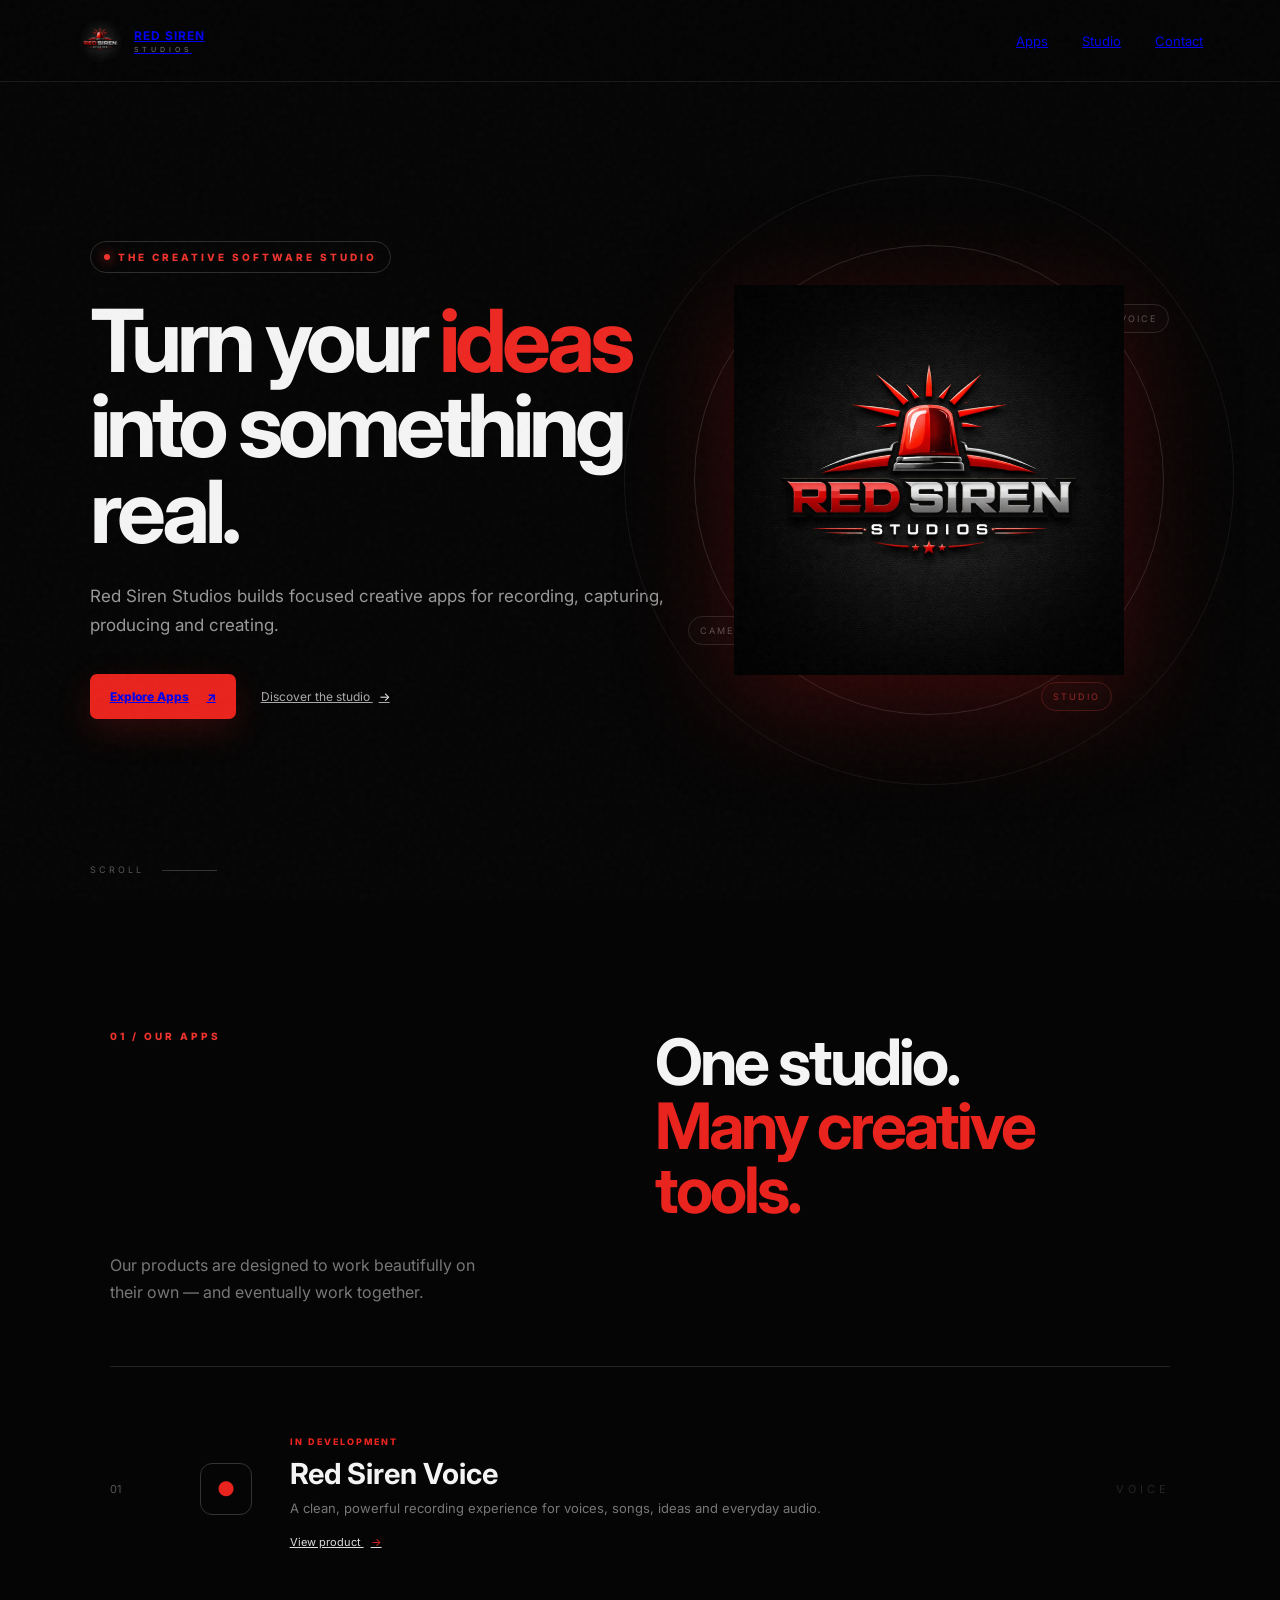
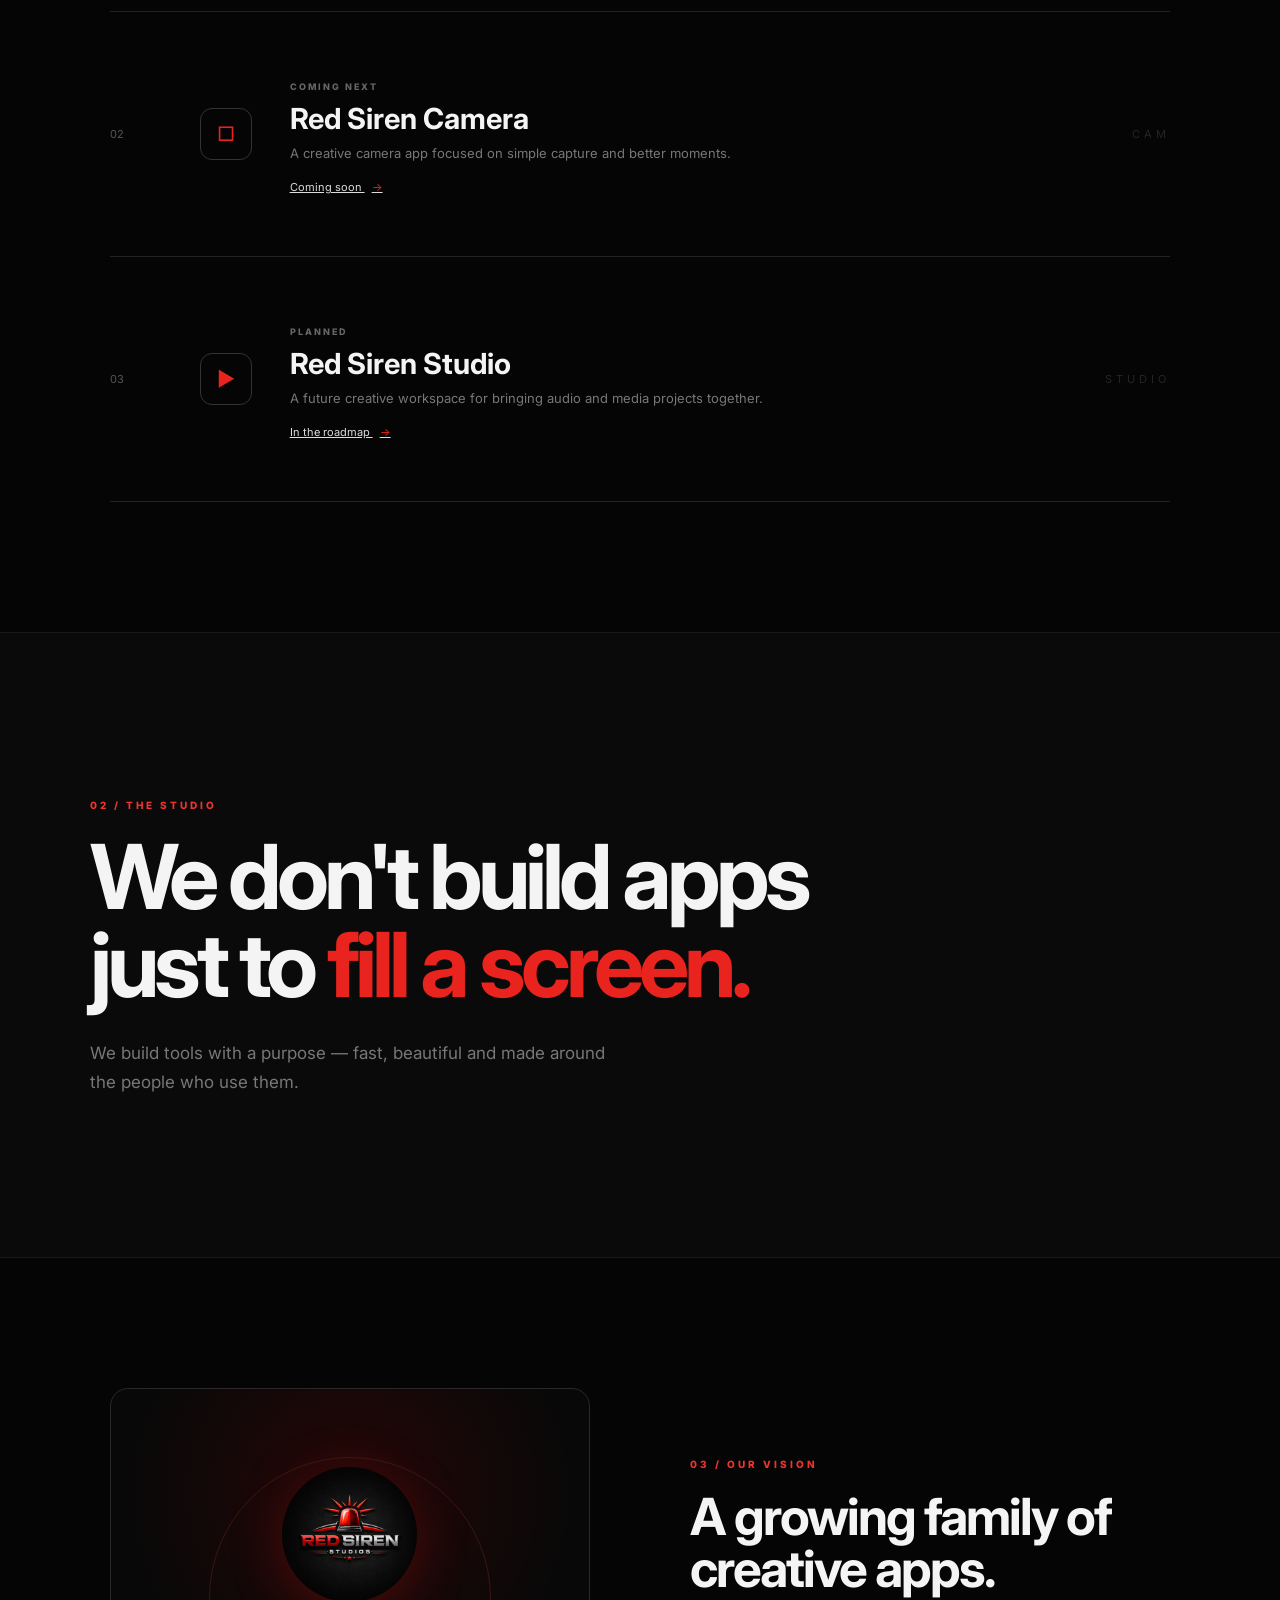
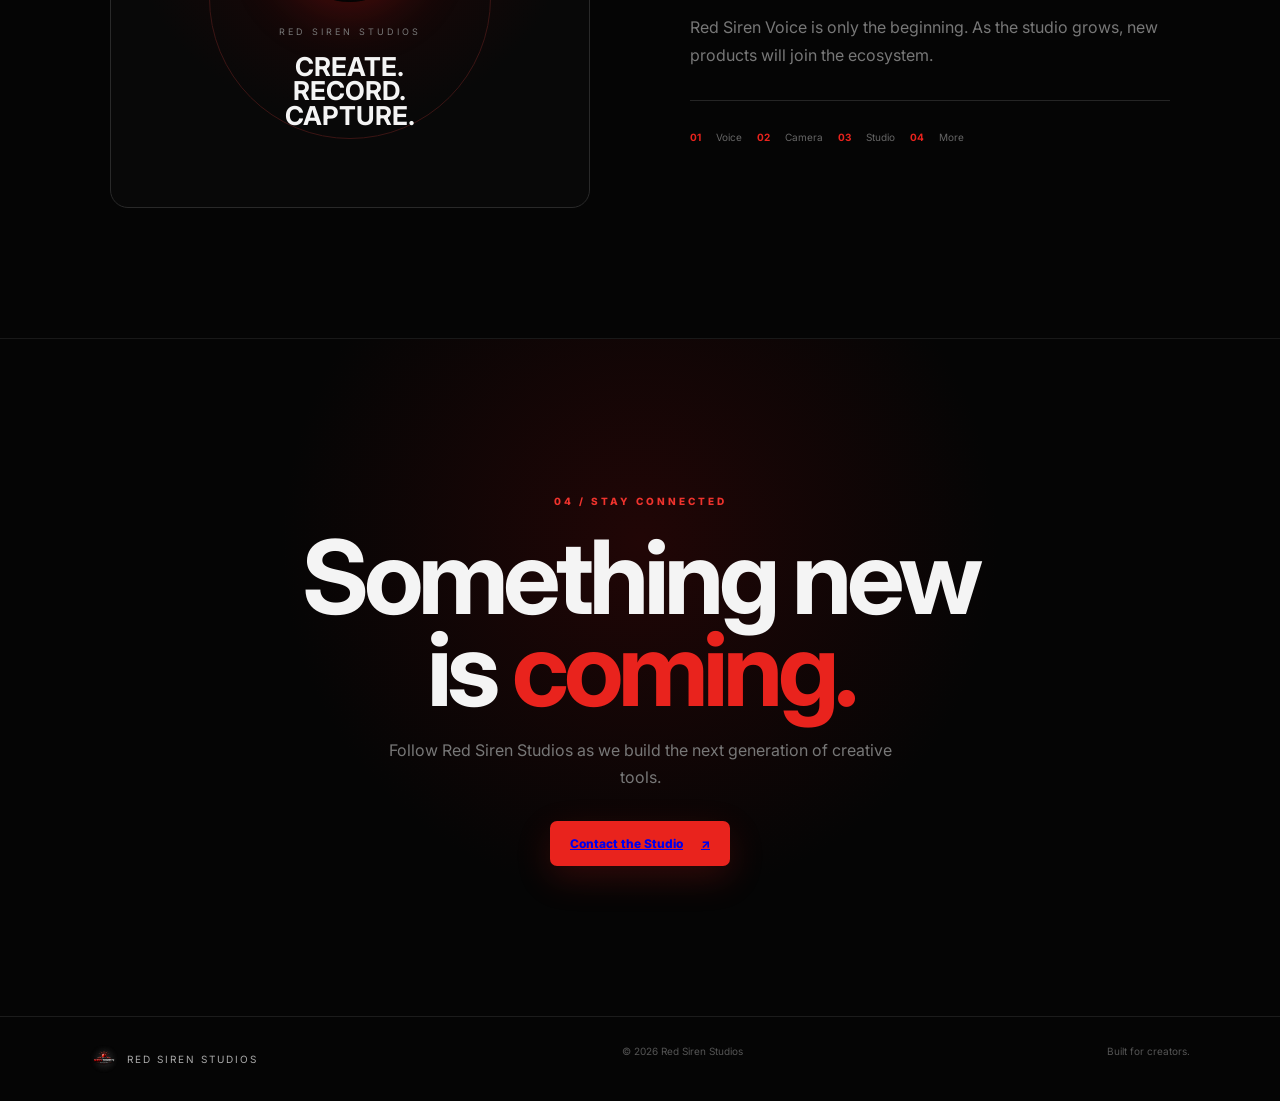
==== index.html @ da88536b "Add files via upload" ====
<!DOCTYPE html>
<html lang="en">
<head>
<meta charset="UTF-8">
<meta name="viewport" content="width=device-width,initial-scale=1.0">
<meta name="description" content="Red Siren Studios — creative apps built for creators.">
<title>Red Siren Studios</title>
<link rel="stylesheet" href="style.css">
</head>
<body>
<div class="noise"></div>

<header class="nav">
  <a class="brand" href="#home">
    <img src="logo.png" alt="Red Siren Studios">
    <span><b>RED SIREN</b><small>STUDIOS</small></span>
  </a>
  <button class="menu" aria-label="Open menu">☰</button>
  <nav>
    <a href="#apps">Apps</a>
    <a href="#studio">Studio</a>
    <a href="#contact">Contact</a>
  </nav>
</header>

<main>
<section id="home" class="hero">
  <div class="hero-copy">
    <div class="badge"><i></i> THE CREATIVE SOFTWARE STUDIO</div>
    <h1>Turn your <em>ideas</em><br>into something real.</h1>
    <p>Red Siren Studios builds focused creative apps for recording, capturing, producing and creating.</p>
    <div class="actions">
      <a class="btn red" href="#apps">Explore Apps <span>↗</span></a>
      <a class="text-btn" href="#studio">Discover the studio <span>→</span></a>
    </div>
  </div>
  <div class="hero-art">
    <div class="ring ring1"></div><div class="ring ring2"></div>
    <img src="logo.png" alt="" class="hero-logo">
    <div class="orbit o1">VOICE</div>
    <div class="orbit o2">CAMERA</div>
    <div class="orbit o3">STUDIO</div>
  </div>
  <div class="scroll">SCROLL <span></span></div>
</section>

<section id="apps" class="section apps">
  <div class="heading">
    <span class="kicker">01 / OUR APPS</span>
    <h2>One studio.<br><span>Many creative tools.</span></h2>
    <p>Our products are designed to work beautifully on their own — and eventually work together.</p>
  </div>

  <div class="app-list">
    <article class="app featured">
      <div class="app-number">01</div>
      <div class="app-icon mic">●</div>
      <div class="app-main">
        <span class="label">IN DEVELOPMENT</span>
        <h3>Red Siren Voice</h3>
        <p>A clean, powerful recording experience for voices, songs, ideas and everyday audio.</p>
        <a href="#">View product <span>→</span></a>
      </div>
      <div class="app-symbol">VOICE</div>
    </article>

    <article class="app">
      <div class="app-number">02</div>
      <div class="app-icon camera">□</div>
      <div class="app-main">
        <span class="label muted">COMING NEXT</span>
        <h3>Red Siren Camera</h3>
        <p>A creative camera app focused on simple capture and better moments.</p>
        <a href="#">Coming soon <span>→</span></a>
      </div>
      <div class="app-symbol">CAM</div>
    </article>

    <article class="app">
      <div class="app-number">03</div>
      <div class="app-icon film">▶</div>
      <div class="app-main">
        <span class="label muted">PLANNED</span>
        <h3>Red Siren Studio</h3>
        <p>A future creative workspace for bringing audio and media projects together.</p>
        <a href="#">In the roadmap <span>→</span></a>
      </div>
      <div class="app-symbol">STUDIO</div>
    </article>
  </div>
</section>

<section id="studio" class="statement">
  <div class="statement-inner">
    <span class="kicker">02 / THE STUDIO</span>
    <h2>We don't build apps<br>just to <span>fill a screen.</span></h2>
    <p>We build tools with a purpose — fast, beautiful and made around the people who use them.</p>
  </div>
</section>

<section class="manifesto">
  <div class="manifesto-card">
    <div class="mini-logo"><img src="logo.png" alt=""></div>
    <span>RED SIREN STUDIOS</span>
    <strong>CREATE.<br>RECORD.<br>CAPTURE.</strong>
  </div>
  <div class="manifesto-copy">
    <span class="kicker">03 / OUR VISION</span>
    <h2>A growing family of creative apps.</h2>
    <p>Red Siren Voice is only the beginning. As the studio grows, new products will join the ecosystem.</p>
    <div class="line"></div>
    <div class="future"><b>01</b> Voice <b>02</b> Camera <b>03</b> Studio <b>04</b> More</div>
  </div>
</section>

<section id="contact" class="contact">
  <span class="kicker">04 / STAY CONNECTED</span>
  <h2>Something new<br>is <span>coming.</span></h2>
  <p>Follow Red Siren Studios as we build the next generation of creative tools.</p>
  <a class="btn red" href="mailto:hello@redsirenstudios.com">Contact the Studio <span>↗</span></a>
</section>
</main>

<footer>
  <div class="footer-brand"><img src="logo.png" alt=""> <span>RED SIREN STUDIOS</span></div>
  <span>© 2026 Red Siren Studios</span>
  <span>Built for creators.</span>
</footer>

<script>
const btn=document.querySelector('.menu'),nav=document.querySelector('nav');
btn.addEventListener('click',()=>nav.classList.toggle('open'));
nav.querySelectorAll('a').forEach(a=>a.addEventListener('click',()=>nav.classList.remove('open')));
</script>
</body>
</html>
---- style.css ----
@import url('https://fonts.googleapis.com/css2?family=Inter:wght@400;500;600;700;800;900&display=swap');
*{box-sizing:border-box;margin:0;padding:0}html{scroll-behavior:smooth}body{background:#050505;color:#f4f4f4;font-family:Inter,Arial,sans-serif;overflow-x:hidden}.noise{position:fixed;inset:0;pointer-events:none;opacity:.035;z-index:20;background-image:url("data:image/svg+xml,%3Csvg viewBox='0 0 180 180' xmlns='http://www.w3.org/2000/svg'%3E%3Cfilter id='n'%3E%3CfeTurbulence type='fractalNoise' baseFrequency='.9' numOctaves='4' stitchTiles='stitch'/%3E%3C/filter%3E%3Crect width='100%25' height='100%25' filter='url(%23n)' opacity='.7'/%3E%3C/svg%3E")}.nav{height:82px;position:fixed;top:0;left:0;right:0;z-index:15;display:flex;align-items:center;justify-content:space-between;padding:0 6%;background:rgba(5,5,5,.72);backdrop-filter:blur(18px);border-bottom:1px solid #191919}.brand{display:flex;align-items:center;gap:11px}.brand img{width:46px;height:46px;object-fit:cover;border-radius:50%}.brand span{font-size:12px;letter-spacing:1px}.brand b{display:block}.brand small{display:block;color:#777;letter-spacing:4px;font-size:7px;margin-top:2px}nav{display:flex;gap:34px;font-size:13px;color:#999}nav a:hover{color:#fff}.menu{display:none;background:none;border:0;color:white;font-size:25px}.hero{min-height:100vh;position:relative;display:grid;grid-template-columns:1.05fr .95fr;align-items:center;max-width:1400px;margin:auto;padding:130px 7% 70px}.badge,.kicker{font-size:10px;letter-spacing:3px;font-weight:800;color:#ef332d}.badge{display:inline-flex;align-items:center;gap:8px;border:1px solid #2c2c2c;padding:9px 13px;border-radius:30px;margin-bottom:25px}.badge i{width:6px;height:6px;border-radius:50%;background:#ef332d;box-shadow:0 0 12px #ef332d}.hero h1{font-size:clamp(48px,6.8vw,92px);line-height:.98;letter-spacing:-5px;max-width:800px}.hero h1 em{color:#ed2822;font-style:normal}.hero-copy>p:not(.badge){color:#999;max-width:600px;font-size:17px;line-height:1.7;margin-top:28px}.actions{display:flex;align-items:center;gap:25px;margin-top:34px}.btn{display:inline-flex;gap:18px;align-items:center;padding:15px 20px;border-radius:7px;font-size:12px;font-weight:800}.btn.red{background:#e9231d;box-shadow:0 12px 35px rgba(233,35,29,.18)}.btn.red:hover{background:#ff342d}.text-btn{font-size:12px;color:#aaa}.text-btn span{color:#fff;margin-left:6px}.hero-art{height:550px;position:relative;display:flex;align-items:center;justify-content:center}.hero-logo{position:relative;width:min(390px,75%);filter:drop-shadow(0 25px 55px rgba(220,20,15,.25));z-index:2}.ring{position:absolute;border:1px solid #252525;border-radius:50%;width:470px;height:470px}.ring2{width:610px;height:610px;border-color:#151515}.orbit{position:absolute;border:1px solid #252525;color:#555;font-size:9px;letter-spacing:2px;padding:8px 11px;border-radius:20px;background:#070707}.o1{top:18%;right:4%}.o2{bottom:20%;left:4%}.o3{bottom:8%;right:15%;color:#8b2a26;border-color:#3c1716}.scroll{position:absolute;bottom:25px;left:7%;font-size:9px;letter-spacing:3px;color:#555}.scroll span{display:inline-block;width:55px;height:1px;background:#333;vertical-align:middle;margin-left:12px}.section{max-width:1240px;margin:auto;padding:130px 7%}.heading{display:grid;grid-template-columns:1fr 1fr;gap:30px;margin-bottom:60px}.heading h2{font-size:clamp(38px,5vw,66px);line-height:1;letter-spacing:-3px}.heading h2 span,.statement h2 span,.contact h2 span{color:#e9231d}.heading>p{color:#777;max-width:380px;align-self:end;line-height:1.7}.app-list{border-top:1px solid #222}.app{min-height:245px;display:grid;grid-template-columns:70px 70px 1fr 180px;gap:20px;align-items:center;border-bottom:1px solid #222;position:relative;transition:.25s}.app:hover{padding-left:15px;background:linear-gradient(90deg,rgba(230,30,25,.05),transparent)}.app-number{font-size:11px;color:#555}.app-icon{width:52px;height:52px;border:1px solid #333;border-radius:12px;display:grid;place-items:center;color:#e9231d;font-size:20px}.app-main .label{font-size:9px;letter-spacing:2px;color:#e9231d;font-weight:800}.app-main .label.muted{color:#666}.app h3{font-size:29px;margin:7px 0}.app p{color:#777;max-width:570px;font-size:13px;line-height:1.6}.app a{display:inline-block;color:#ddd;font-size:11px;margin-top:16px}.app a span{color:#e9231d;margin-left:7px}.app-symbol{font-size:11px;letter-spacing:4px;color:#252525;text-align:right}.statement{background:#0a0a0a;border-top:1px solid #191919;border-bottom:1px solid #191919;padding:160px 7%}.statement-inner{max-width:1240px;margin:auto}.statement h2{font-size:clamp(48px,7vw,96px);line-height:.98;letter-spacing:-5px;margin:20px 0 30px}.statement p{max-width:530px;color:#777;font-size:17px;line-height:1.7}.manifesto{max-width:1240px;margin:auto;padding:130px 7%;display:grid;grid-template-columns:1fr 1fr;gap:100px;align-items:center}.manifesto-card{height:420px;border:1px solid #292929;border-radius:18px;background:radial-gradient(circle at 50% 25%,#250707,#080808 58%);display:flex;flex-direction:column;align-items:center;justify-content:center;position:relative;overflow:hidden}.manifesto-card:after{content:"";position:absolute;width:280px;height:280px;border:1px solid #3b1514;border-radius:50%}.mini-logo{z-index:1}.mini-logo img{width:135px;border-radius:50%;filter:drop-shadow(0 10px 25px rgba(220,20,15,.25))}.manifesto-card span{font-size:9px;letter-spacing:3px;color:#777;margin-top:20px;z-index:1}.manifesto-card strong{font-size:26px;line-height:.95;text-align:center;margin-top:18px;z-index:1}.manifesto-copy h2{font-size:clamp(38px,4vw,58px);line-height:1.02;letter-spacing:-2px;margin:18px 0}.manifesto-copy p{color:#777;line-height:1.8}.line{height:1px;background:#252525;margin:30px 0}.future{font-size:10px;color:#666;display:flex;gap:15px;align-items:center;flex-wrap:wrap}.future b{color:#e9231d}.contact{text-align:center;padding:150px 7%;border-top:1px solid #191919;background:radial-gradient(circle at 50% 30%,#210606,transparent 45%)}.contact h2{font-size:clamp(54px,8vw,105px);line-height:.9;letter-spacing:-5px;margin:22px 0}.contact p{color:#777;max-width:520px;margin:0 auto;line-height:1.7}.contact .btn{margin-top:30px}footer{border-top:1px solid #1c1c1c;padding:28px 7%;display:flex;justify-content:space-between;color:#555;font-size:10px}.footer-brand{display:flex;gap:9px;align-items:center;color:#aaa;letter-spacing:2px}.footer-brand img{width:28px;height:28px;border-radius:50%}
@media(max-width:850px){.nav{height:70px;padding:0 5%}.menu{display:block}nav{display:none;position:absolute;top:70px;left:0;right:0;background:#080808;border-bottom:1px solid #222;padding:20px 6%;flex-direction:column;gap:20px}nav.open{display:flex}.hero{grid-template-columns:1fr;padding:120px 6% 80px;text-align:center}.hero-art{height:360px;order:-1}.hero-logo{width:260px}.ring{width:300px;height:300px}.ring2{width:380px;height:380px}.o1{right:0}.o2{left:0}.badge{margin-bottom:20px}.hero h1{letter-spacing:-3px}.actions{justify-content:center;flex-wrap:wrap}.scroll{display:none}.section{padding:90px 6%}.heading{grid-template-columns:1fr;margin-bottom:40px}.app{grid-template-columns:45px 55px 1fr;padding:25px 0}.app-symbol{display:none}.app h3{font-size:23px}.statement{padding:100px 6%}.statement h2{letter-spacing:-3px}.manifesto{grid-template-columns:1fr;padding:90px 6%;gap:50px}.manifesto-card{height:350px}.contact{padding:110px 6%}.contact h2{letter-spacing:-3px}footer{padding:25px 6%;flex-direction:column;gap:12px}}
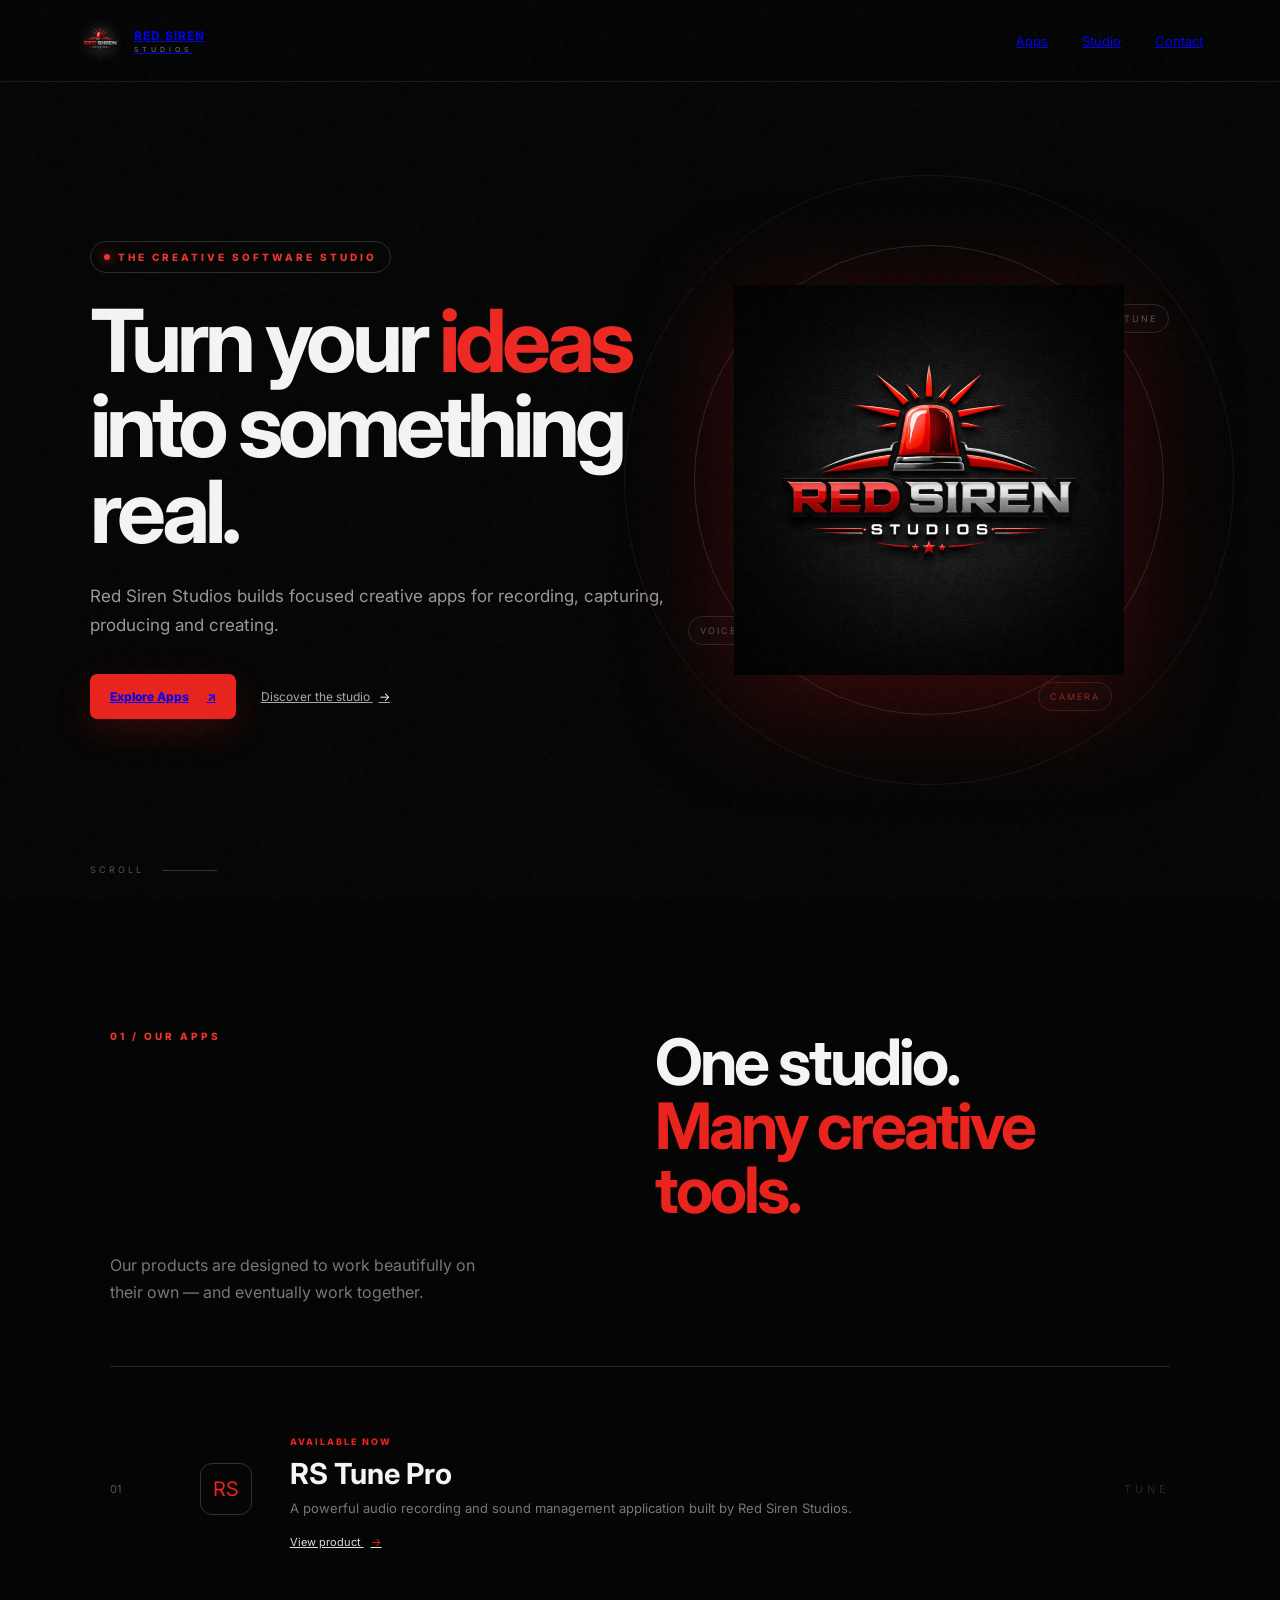
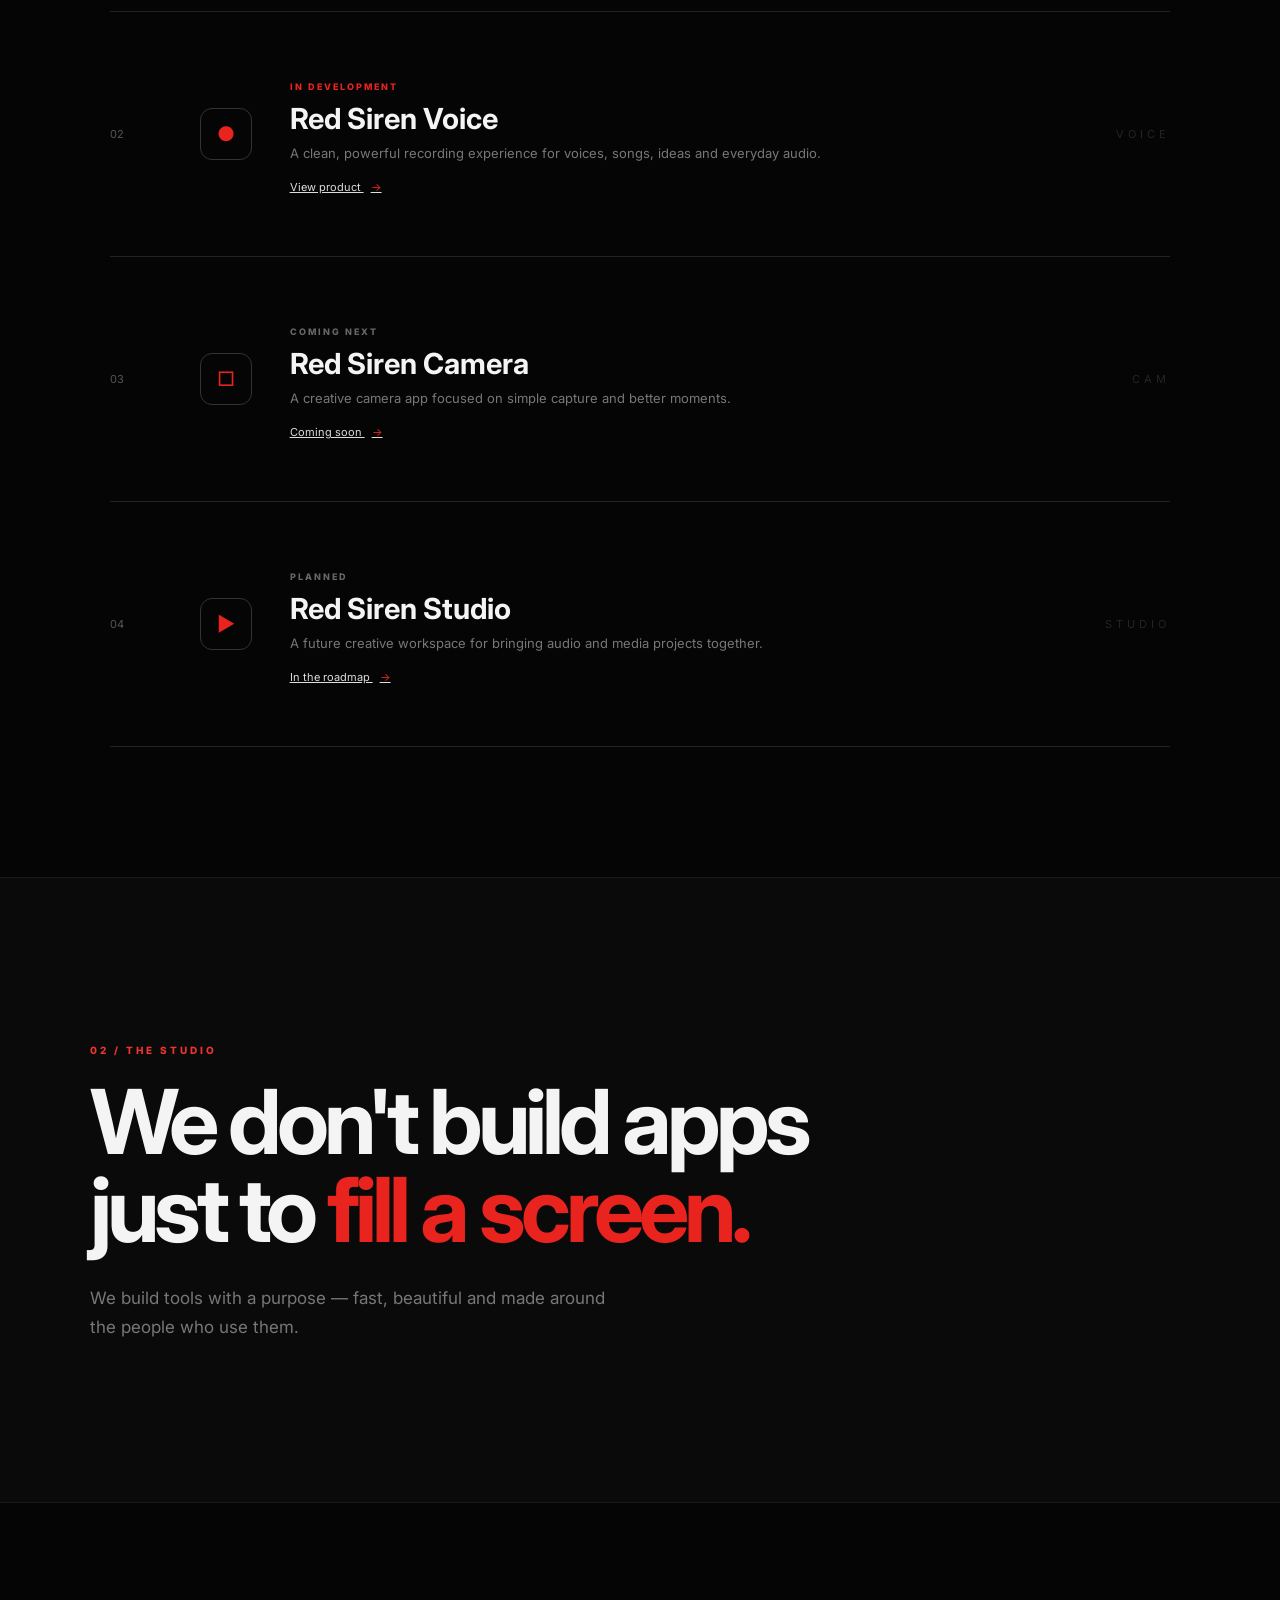
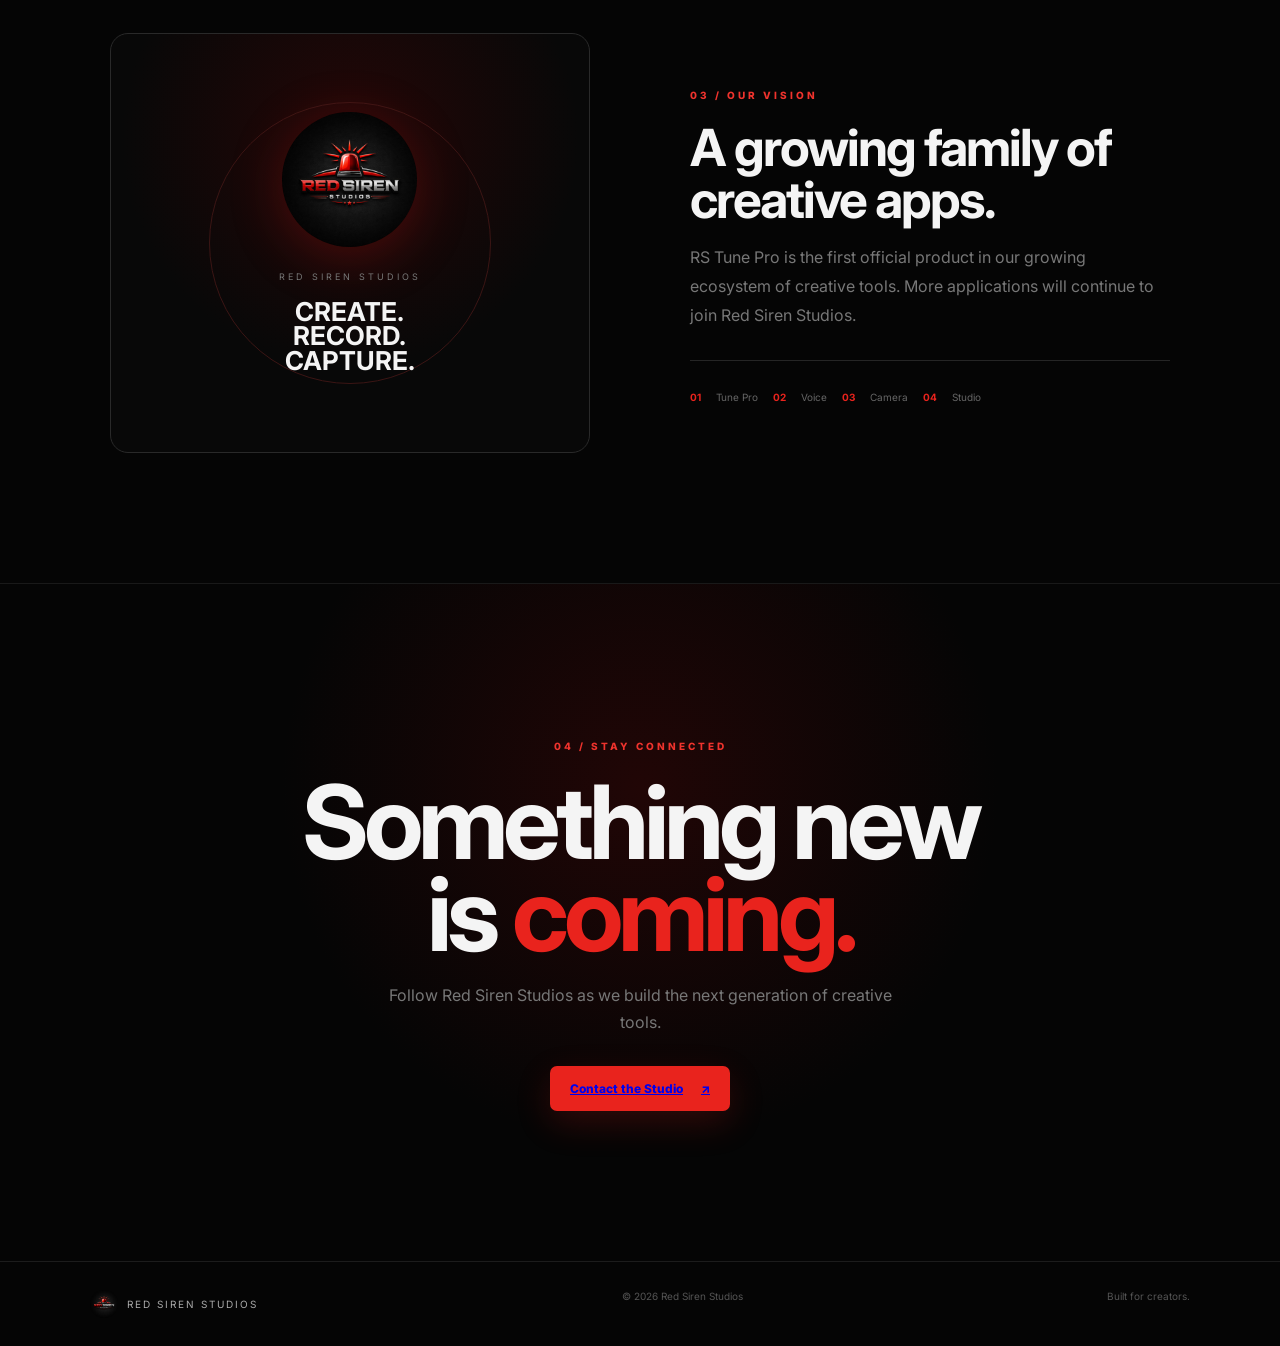
==== commit c320c1d3: "Add RS Tune Pro to company apps" ====
--- a/index.html
+++ b/index.html
@@ -7,130 +7,437 @@
 <title>Red Siren Studios</title>
 <link rel="stylesheet" href="style.css">
 </head>
+
 <body>
+
 <div class="noise"></div>
 
 <header class="nav">
+
   <a class="brand" href="#home">
     <img src="logo.png" alt="Red Siren Studios">
-    <span><b>RED SIREN</b><small>STUDIOS</small></span>
+    <span>
+      <b>RED SIREN</b>
+      <small>STUDIOS</small>
+    </span>
   </a>
+
   <button class="menu" aria-label="Open menu">☰</button>
+
   <nav>
     <a href="#apps">Apps</a>
     <a href="#studio">Studio</a>
     <a href="#contact">Contact</a>
   </nav>
+
 </header>
 
+
 <main>
+
+<!-- ================= HERO ================= -->
+
 <section id="home" class="hero">
+
   <div class="hero-copy">
-    <div class="badge"><i></i> THE CREATIVE SOFTWARE STUDIO</div>
-    <h1>Turn your <em>ideas</em><br>into something real.</h1>
-    <p>Red Siren Studios builds focused creative apps for recording, capturing, producing and creating.</p>
+
+    <div class="badge">
+      <i></i>
+      THE CREATIVE SOFTWARE STUDIO
+    </div>
+
+    <h1>
+      Turn your <em>ideas</em><br>
+      into something real.
+    </h1>
+
+    <p>
+      Red Siren Studios builds focused creative apps
+      for recording, capturing, producing and creating.
+    </p>
+
     <div class="actions">
-      <a class="btn red" href="#apps">Explore Apps <span>↗</span></a>
-      <a class="text-btn" href="#studio">Discover the studio <span>→</span></a>
+
+      <a class="btn red" href="#apps">
+        Explore Apps <span>↗</span>
+      </a>
+
+      <a class="text-btn" href="#studio">
+        Discover the studio <span>→</span>
+      </a>
+
     </div>
-  </div>
+
+  </div>
+
+
   <div class="hero-art">
-    <div class="ring ring1"></div><div class="ring ring2"></div>
+
+    <div class="ring ring1"></div>
+    <div class="ring ring2"></div>
+
     <img src="logo.png" alt="" class="hero-logo">
-    <div class="orbit o1">VOICE</div>
-    <div class="orbit o2">CAMERA</div>
-    <div class="orbit o3">STUDIO</div>
-  </div>
-  <div class="scroll">SCROLL <span></span></div>
+
+    <div class="orbit o1">TUNE</div>
+    <div class="orbit o2">VOICE</div>
+    <div class="orbit o3">CAMERA</div>
+
+  </div>
+
+
+  <div class="scroll">
+    SCROLL <span></span>
+  </div>
+
 </section>
 
+
+<!-- ================= APPS ================= -->
+
 <section id="apps" class="section apps">
+
   <div class="heading">
-    <span class="kicker">01 / OUR APPS</span>
-    <h2>One studio.<br><span>Many creative tools.</span></h2>
-    <p>Our products are designed to work beautifully on their own — and eventually work together.</p>
-  </div>
+
+    <span class="kicker">
+      01 / OUR APPS
+    </span>
+
+    <h2>
+      One studio.<br>
+      <span>Many creative tools.</span>
+    </h2>
+
+    <p>
+      Our products are designed to work beautifully on their own —
+      and eventually work together.
+    </p>
+
+  </div>
+
 
   <div class="app-list">
+
+
+    <!-- ================= RS TUNE PRO ================= -->
+
     <article class="app featured">
-      <div class="app-number">01</div>
-      <div class="app-icon mic">●</div>
+
+      <div class="app-number">
+        01
+      </div>
+
+      <div class="app-icon">
+        RS
+      </div>
+
       <div class="app-main">
-        <span class="label">IN DEVELOPMENT</span>
-        <h3>Red Siren Voice</h3>
-        <p>A clean, powerful recording experience for voices, songs, ideas and everyday audio.</p>
-        <a href="#">View product <span>→</span></a>
-      </div>
-      <div class="app-symbol">VOICE</div>
+
+        <span class="label">
+          AVAILABLE NOW
+        </span>
+
+        <h3>
+          RS Tune Pro
+        </h3>
+
+        <p>
+          A powerful audio recording and sound management
+          application built by Red Siren Studios.
+        </p>
+
+        <a href="rs-tune-pro.html">
+          View product <span>→</span>
+        </a>
+
+      </div>
+
+      <div class="app-symbol">
+        TUNE
+      </div>
+
     </article>
 
+
+    <!-- ================= RED SIREN VOICE ================= -->
+
     <article class="app">
-      <div class="app-number">02</div>
-      <div class="app-icon camera">□</div>
+
+      <div class="app-number">
+        02
+      </div>
+
+      <div class="app-icon mic">
+        ●
+      </div>
+
       <div class="app-main">
-        <span class="label muted">COMING NEXT</span>
-        <h3>Red Siren Camera</h3>
-        <p>A creative camera app focused on simple capture and better moments.</p>
-        <a href="#">Coming soon <span>→</span></a>
-      </div>
-      <div class="app-symbol">CAM</div>
+
+        <span class="label">
+          IN DEVELOPMENT
+        </span>
+
+        <h3>
+          Red Siren Voice
+        </h3>
+
+        <p>
+          A clean, powerful recording experience for
+          voices, songs, ideas and everyday audio.
+        </p>
+
+        <a href="voice.html">
+          View product <span>→</span>
+        </a>
+
+      </div>
+
+      <div class="app-symbol">
+        VOICE
+      </div>
+
     </article>
 
+
+    <!-- ================= RED SIREN CAMERA ================= -->
+
     <article class="app">
-      <div class="app-number">03</div>
-      <div class="app-icon film">▶</div>
+
+      <div class="app-number">
+        03
+      </div>
+
+      <div class="app-icon camera">
+        □
+      </div>
+
       <div class="app-main">
-        <span class="label muted">PLANNED</span>
-        <h3>Red Siren Studio</h3>
-        <p>A future creative workspace for bringing audio and media projects together.</p>
-        <a href="#">In the roadmap <span>→</span></a>
-      </div>
-      <div class="app-symbol">STUDIO</div>
+
+        <span class="label muted">
+          COMING NEXT
+        </span>
+
+        <h3>
+          Red Siren Camera
+        </h3>
+
+        <p>
+          A creative camera app focused on simple
+          capture and better moments.
+        </p>
+
+        <a href="#">
+          Coming soon <span>→</span>
+        </a>
+
+      </div>
+
+      <div class="app-symbol">
+        CAM
+      </div>
+
     </article>
-  </div>
+
+
+    <!-- ================= RED SIREN STUDIO ================= -->
+
+    <article class="app">
+
+      <div class="app-number">
+        04
+      </div>
+
+      <div class="app-icon film">
+        ▶
+      </div>
+
+      <div class="app-main">
+
+        <span class="label muted">
+          PLANNED
+        </span>
+
+        <h3>
+          Red Siren Studio
+        </h3>
+
+        <p>
+          A future creative workspace for bringing
+          audio and media projects together.
+        </p>
+
+        <a href="#">
+          In the roadmap <span>→</span>
+        </a>
+
+      </div>
+
+      <div class="app-symbol">
+        STUDIO
+      </div>
+
+    </article>
+
+
+  </div>
+
 </section>
 
+
+<!-- ================= STUDIO ================= -->
+
 <section id="studio" class="statement">
+
   <div class="statement-inner">
-    <span class="kicker">02 / THE STUDIO</span>
-    <h2>We don't build apps<br>just to <span>fill a screen.</span></h2>
-    <p>We build tools with a purpose — fast, beautiful and made around the people who use them.</p>
-  </div>
+
+    <span class="kicker">
+      02 / THE STUDIO
+    </span>
+
+    <h2>
+      We don't build apps<br>
+      just to <span>fill a screen.</span>
+    </h2>
+
+    <p>
+      We build tools with a purpose —
+      fast, beautiful and made around the people who use them.
+    </p>
+
+  </div>
+
 </section>
 
+
+<!-- ================= VISION ================= -->
+
 <section class="manifesto">
+
   <div class="manifesto-card">
-    <div class="mini-logo"><img src="logo.png" alt=""></div>
-    <span>RED SIREN STUDIOS</span>
-    <strong>CREATE.<br>RECORD.<br>CAPTURE.</strong>
-  </div>
+
+    <div class="mini-logo">
+      <img src="logo.png" alt="">
+    </div>
+
+    <span>
+      RED SIREN STUDIOS
+    </span>
+
+    <strong>
+      CREATE.<br>
+      RECORD.<br>
+      CAPTURE.
+    </strong>
+
+  </div>
+
+
   <div class="manifesto-copy">
-    <span class="kicker">03 / OUR VISION</span>
-    <h2>A growing family of creative apps.</h2>
-    <p>Red Siren Voice is only the beginning. As the studio grows, new products will join the ecosystem.</p>
+
+    <span class="kicker">
+      03 / OUR VISION
+    </span>
+
+    <h2>
+      A growing family of creative apps.
+    </h2>
+
+    <p>
+      RS Tune Pro is the first official product in our
+      growing ecosystem of creative tools. More applications
+      will continue to join Red Siren Studios.
+    </p>
+
     <div class="line"></div>
-    <div class="future"><b>01</b> Voice <b>02</b> Camera <b>03</b> Studio <b>04</b> More</div>
-  </div>
+
+    <div class="future">
+
+      <b>01</b> Tune Pro
+
+      <b>02</b> Voice
+
+      <b>03</b> Camera
+
+      <b>04</b> Studio
+
+    </div>
+
+  </div>
+
 </section>
 
+
+<!-- ================= CONTACT ================= -->
+
 <section id="contact" class="contact">
-  <span class="kicker">04 / STAY CONNECTED</span>
-  <h2>Something new<br>is <span>coming.</span></h2>
-  <p>Follow Red Siren Studios as we build the next generation of creative tools.</p>
-  <a class="btn red" href="mailto:hello@redsirenstudios.com">Contact the Studio <span>↗</span></a>
+
+  <span class="kicker">
+    04 / STAY CONNECTED
+  </span>
+
+  <h2>
+    Something new<br>
+    is <span>coming.</span>
+  </h2>
+
+  <p>
+    Follow Red Siren Studios as we build
+    the next generation of creative tools.
+  </p>
+
+  <a class="btn red" href="mailto:hello@redsirenstudios.com">
+    Contact the Studio <span>↗</span>
+  </a>
+
 </section>
+
 </main>
 
+
+<!-- ================= FOOTER ================= -->
+
 <footer>
-  <div class="footer-brand"><img src="logo.png" alt=""> <span>RED SIREN STUDIOS</span></div>
-  <span>© 2026 Red Siren Studios</span>
-  <span>Built for creators.</span>
+
+  <div class="footer-brand">
+
+    <img src="logo.png" alt="">
+
+    <span>
+      RED SIREN STUDIOS
+    </span>
+
+  </div>
+
+  <span>
+    © 2026 Red Siren Studios
+  </span>
+
+  <span>
+    Built for creators.
+  </span>
+
 </footer>
 
+
+<!-- ================= MENU SCRIPT ================= -->
+
 <script>
-const btn=document.querySelector('.menu'),nav=document.querySelector('nav');
-btn.addEventListener('click',()=>nav.classList.toggle('open'));
-nav.querySelectorAll('a').forEach(a=>a.addEventListener('click',()=>nav.classList.remove('open')));
+
+const btn = document.querySelector('.menu');
+const nav = document.querySelector('nav');
+
+btn.addEventListener('click', () => {
+  nav.classList.toggle('open');
+});
+
+nav.querySelectorAll('a').forEach(a => {
+
+  a.addEventListener('click', () => {
+    nav.classList.remove('open');
+  });
+
+});
+
 </script>
+
 </body>
-</html>+</html>
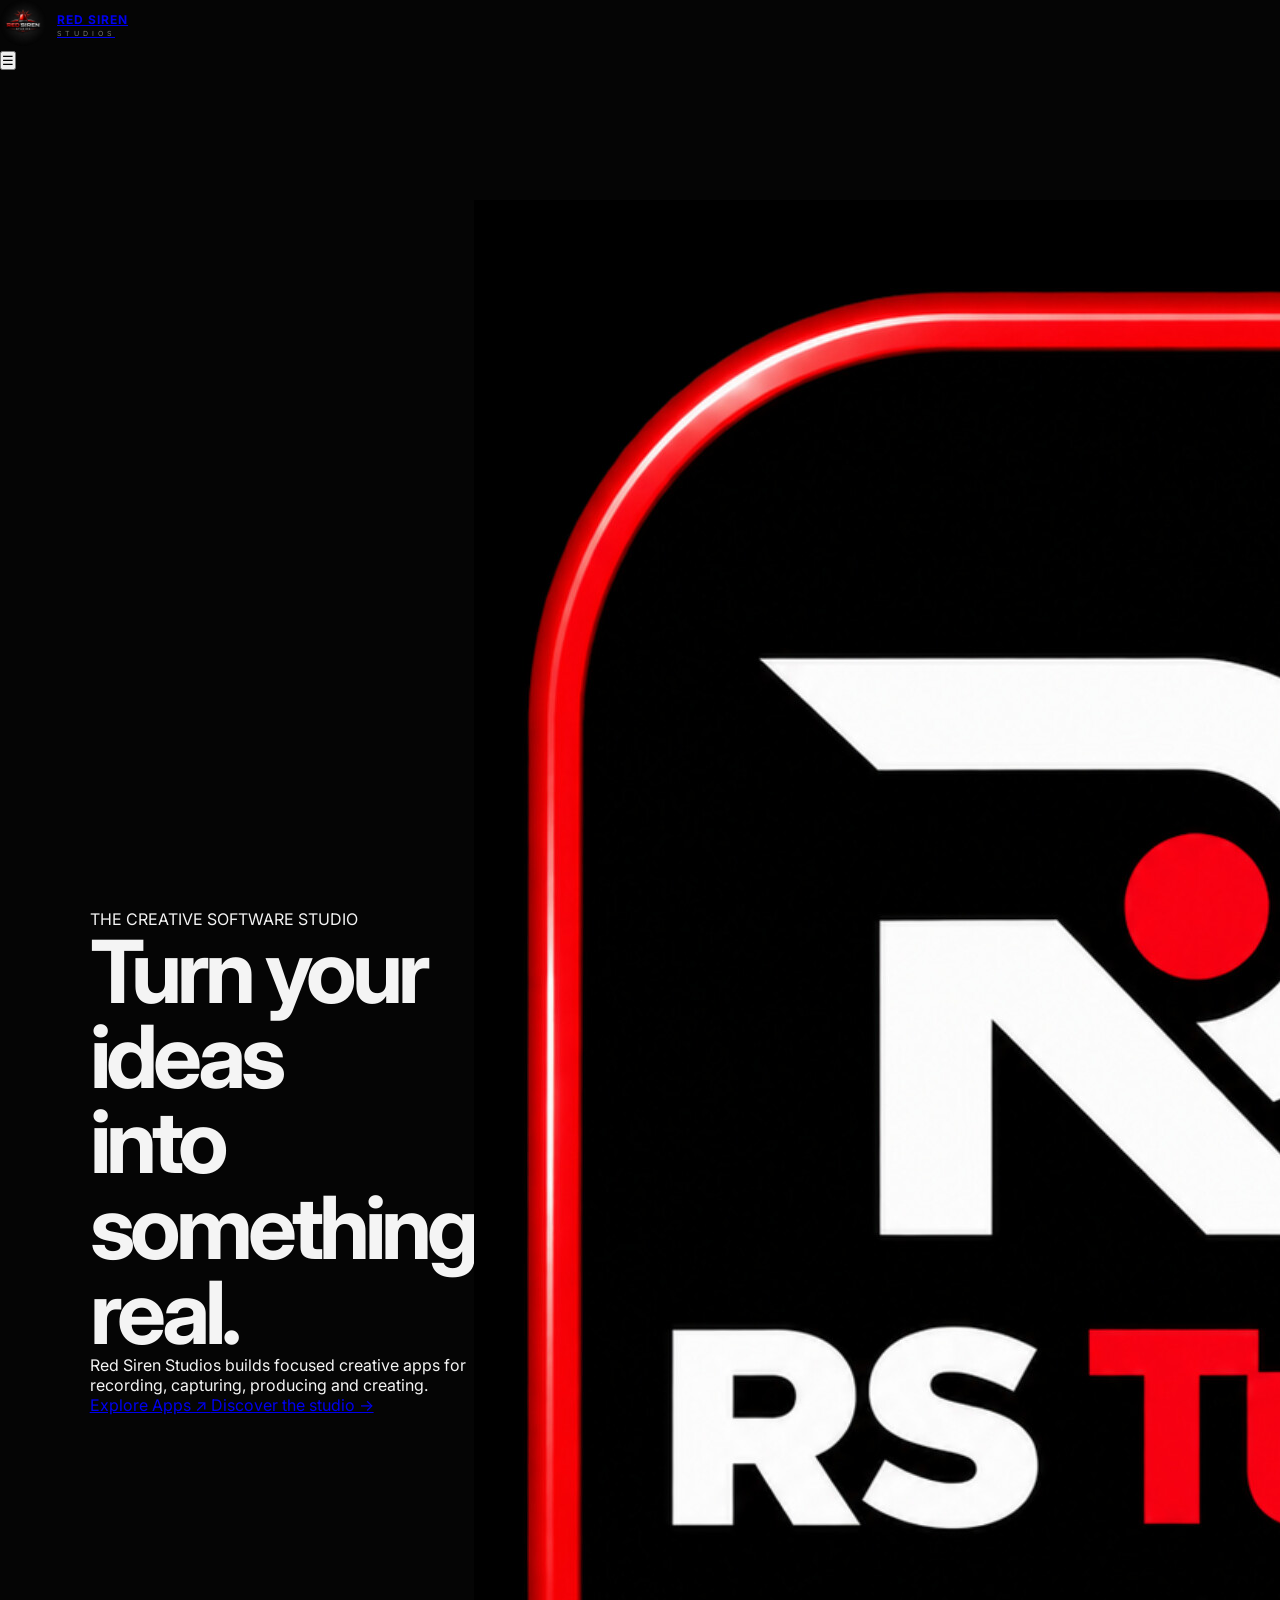
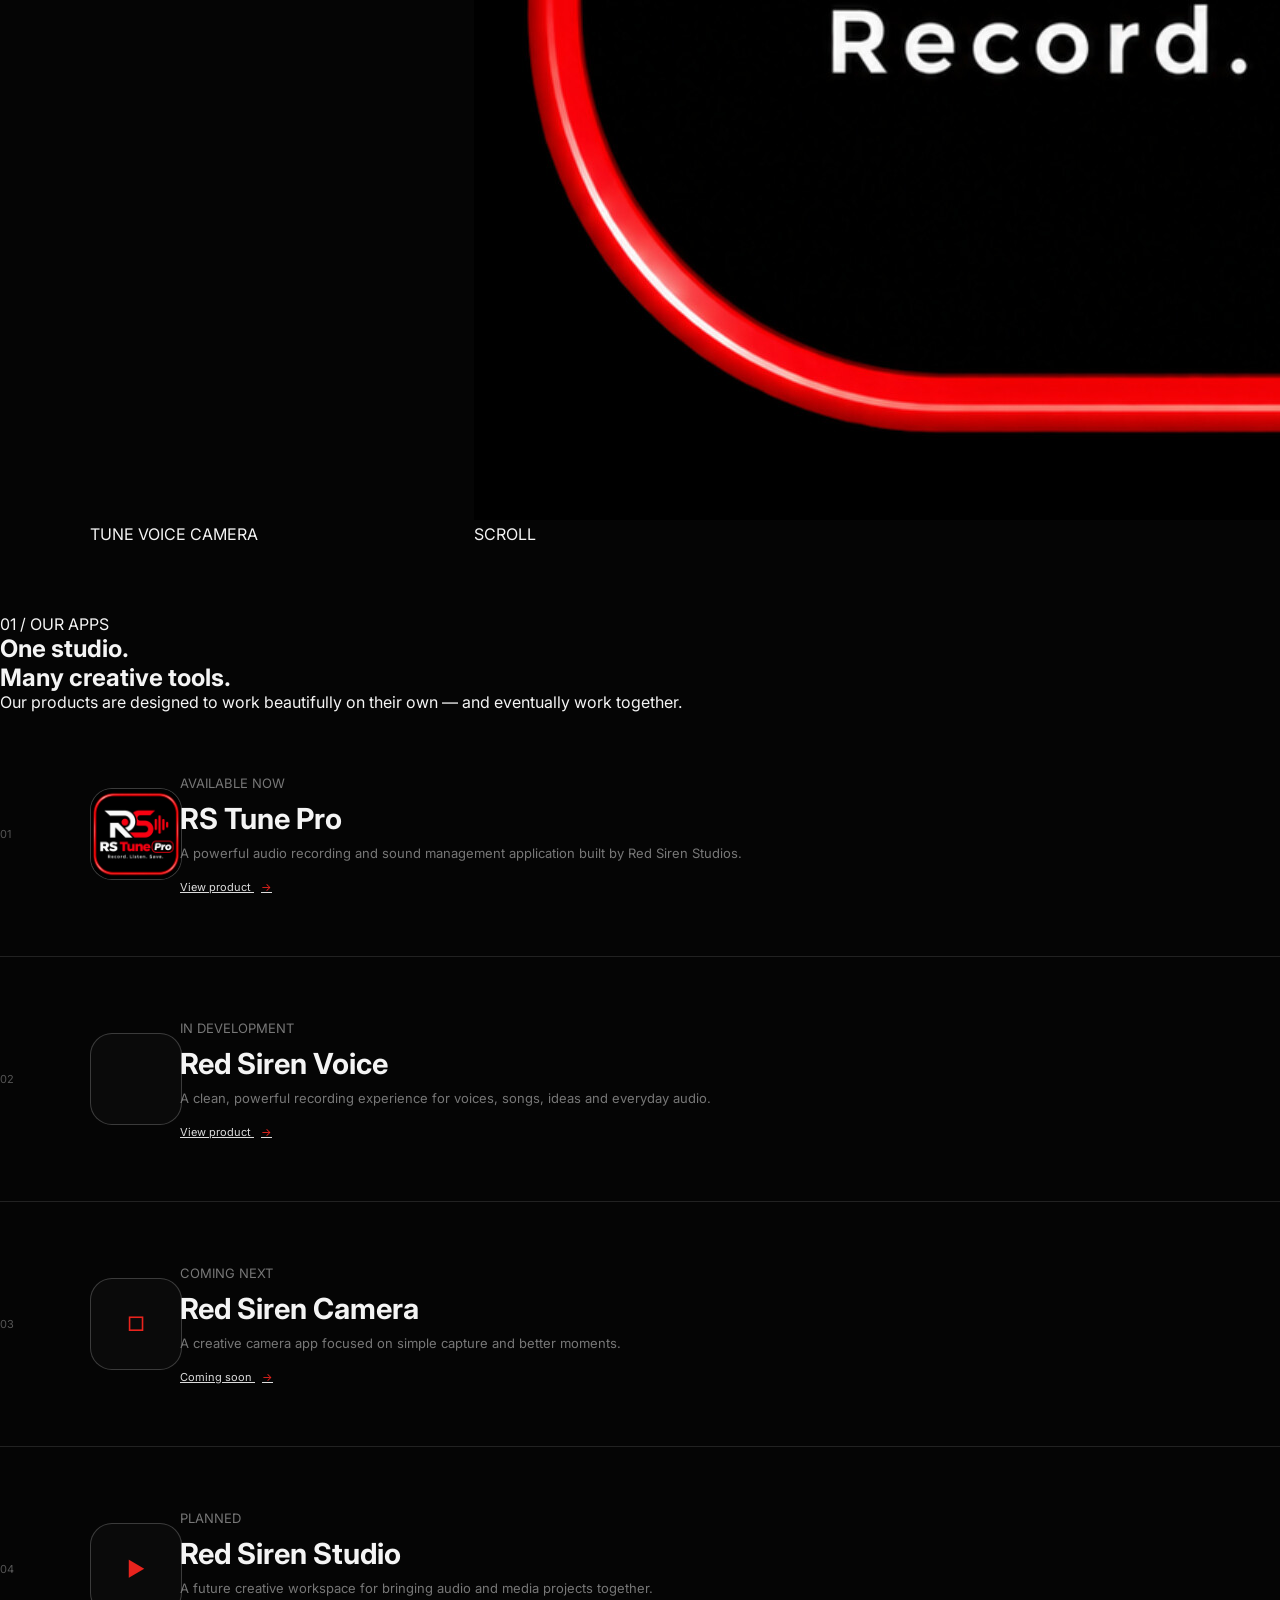
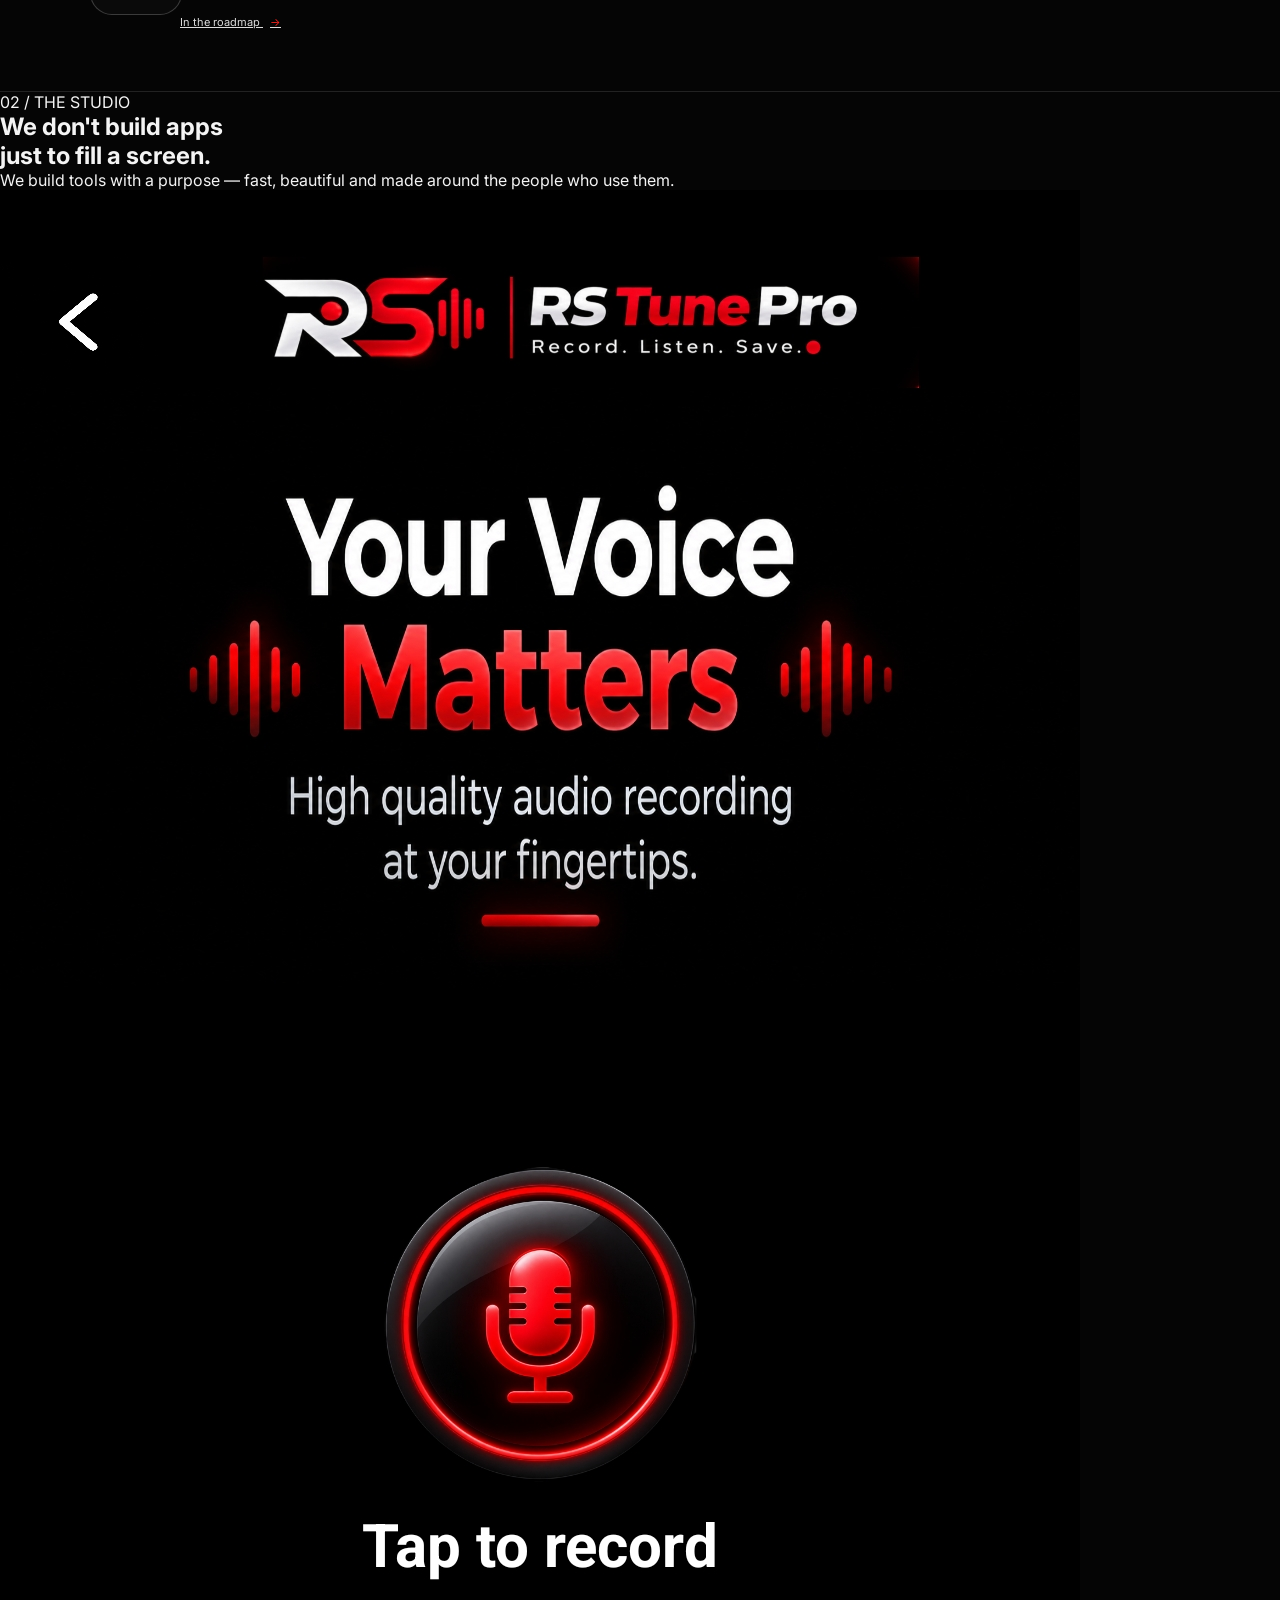
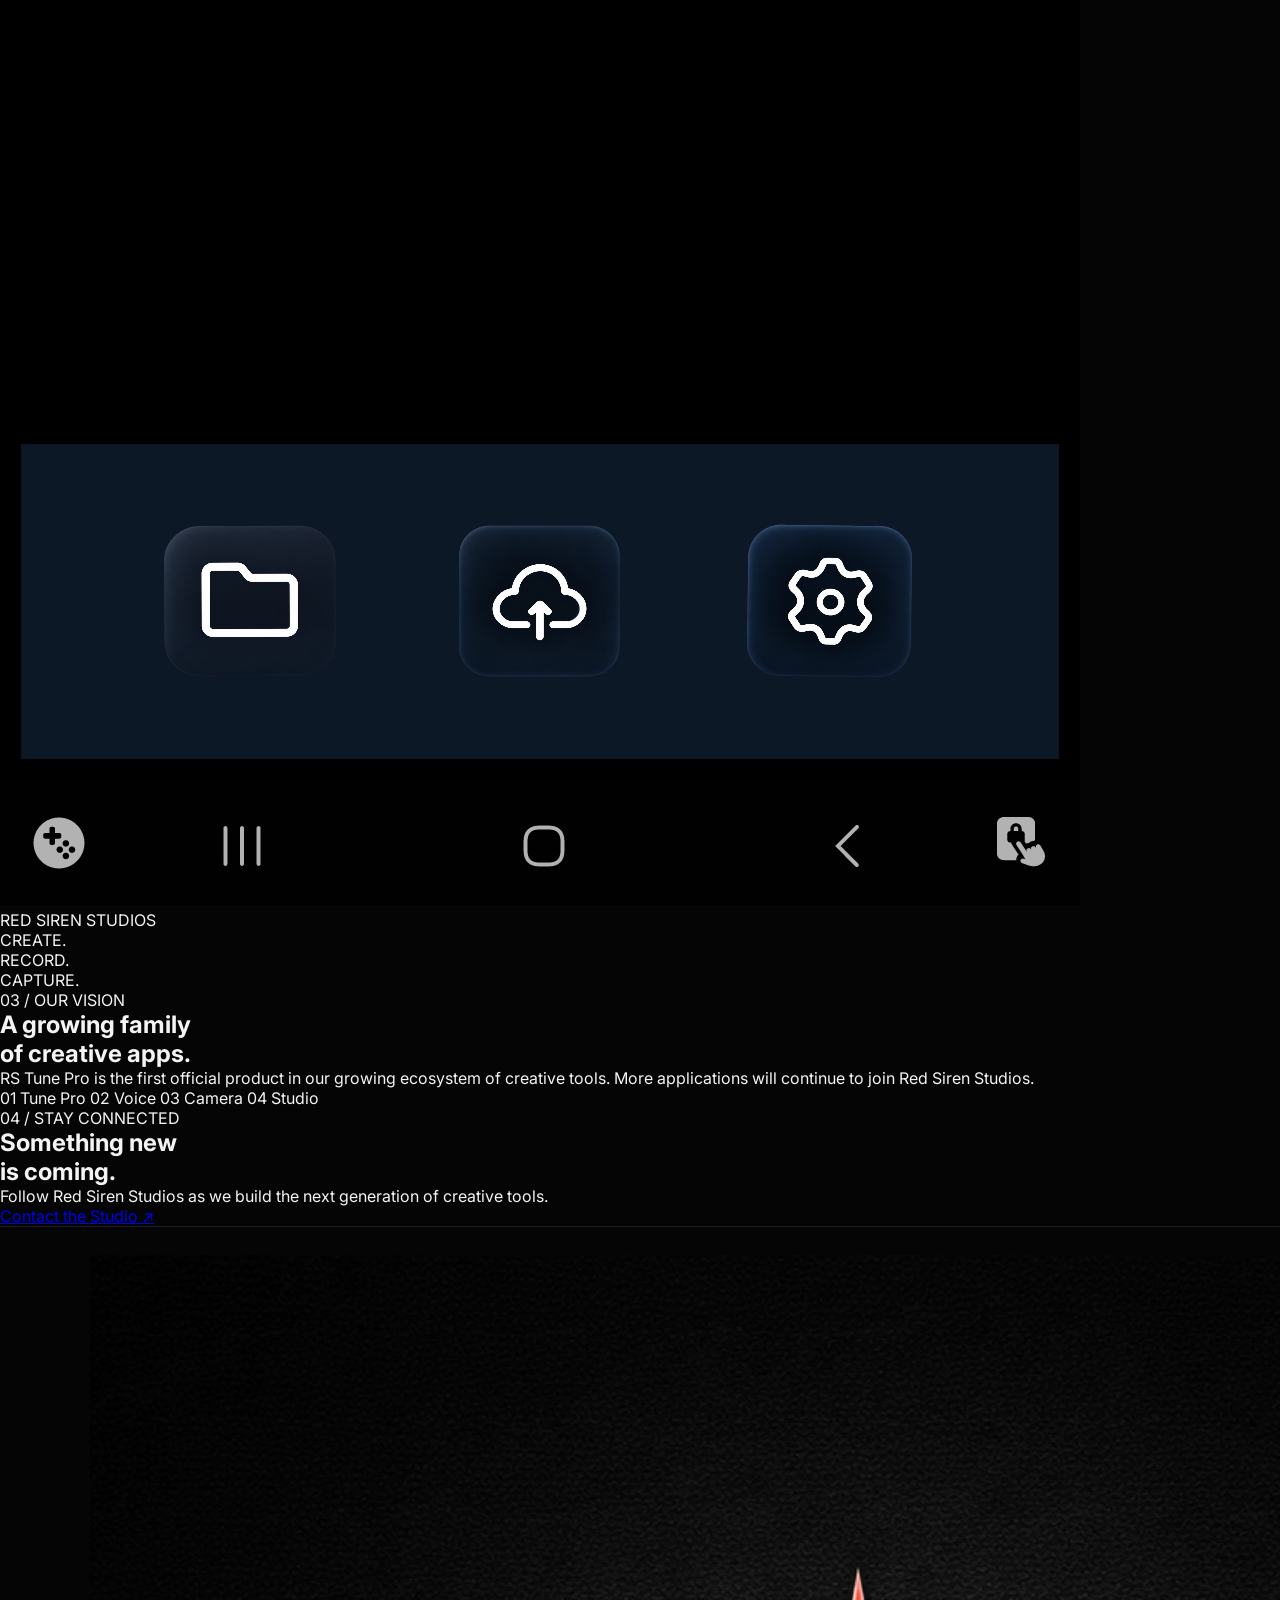
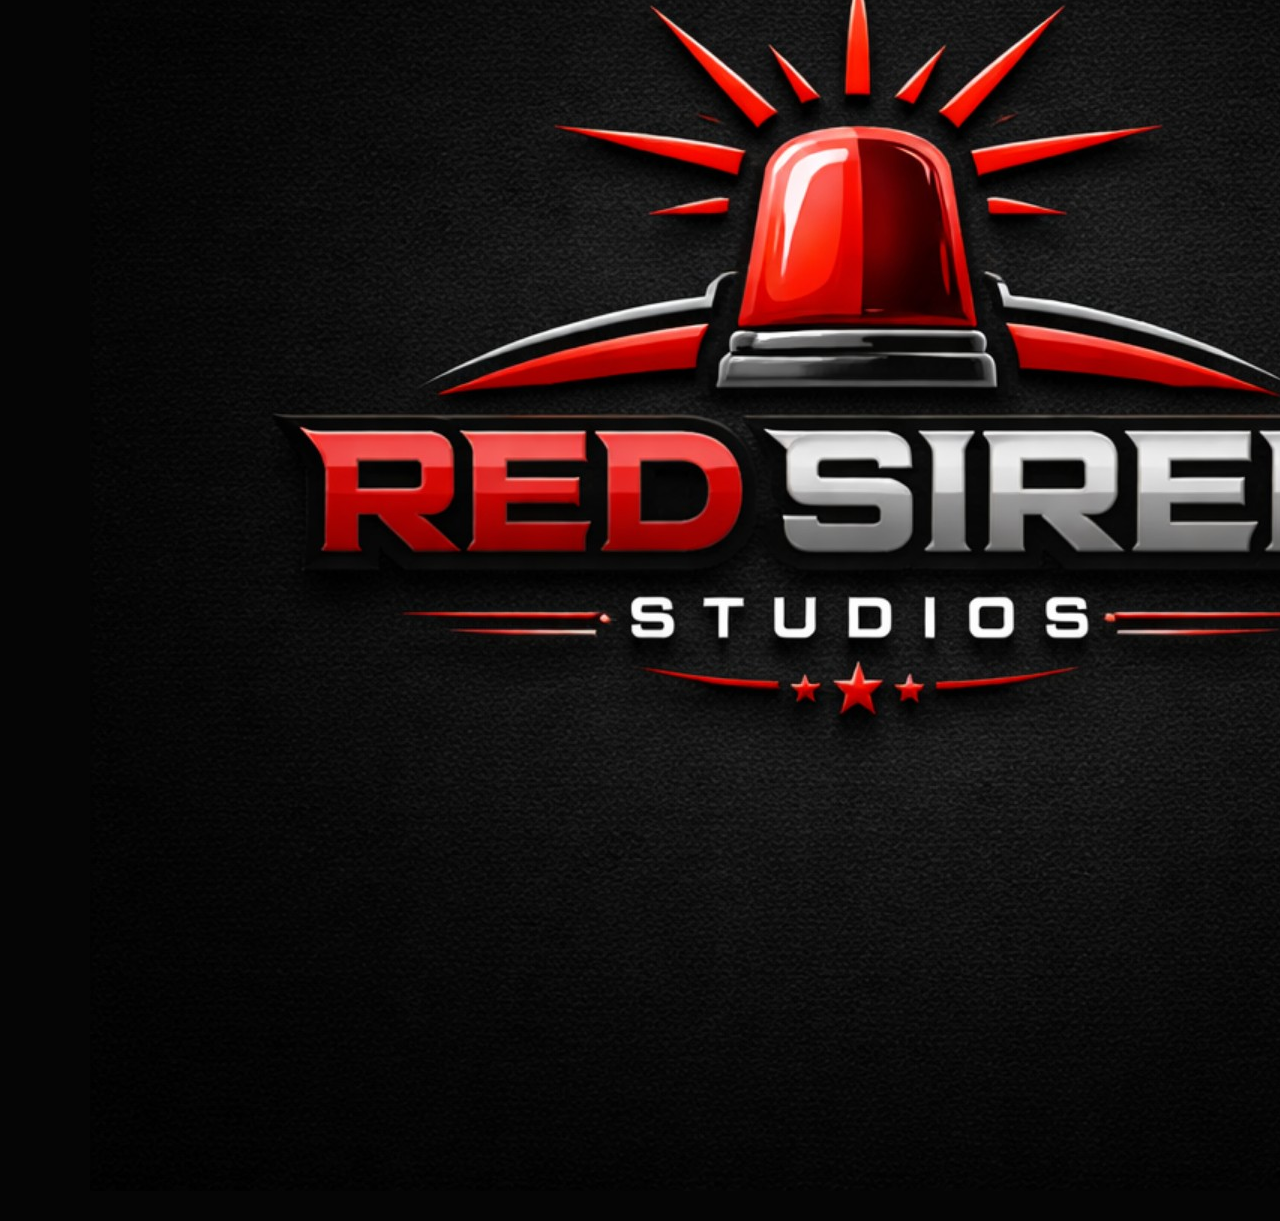
==== commit 61272572: "Refactor index.html for improved layout and content Updated meta tags, added styles, and improved st" ====
--- a/index.html
+++ b/index.html
@@ -1,391 +1,414 @@
 <!DOCTYPE html>
 <html lang="en">
 <head>
-<meta charset="UTF-8">
-<meta name="viewport" content="width=device-width,initial-scale=1.0">
-<meta name="description" content="Red Siren Studios — creative apps built for creators.">
-<title>Red Siren Studios</title>
-<link rel="stylesheet" href="style.css">
+  <meta charset="UTF-8">
+  <meta name="viewport" content="width=device-width, initial-scale=1.0">
+
+  <title>Red Siren Studios</title>
+
+  <meta name="description"
+        content="Red Siren Studios builds focused creative apps for recording, capturing, producing and creating.">
+
+  <link rel="stylesheet" href="style.css">
+
+  <style>
+    .app-icon {
+      width: 92px;
+      height: 92px;
+      border: 1px solid rgba(255,255,255,0.20);
+      border-radius: 22px;
+      display: flex;
+      align-items: center;
+      justify-content: center;
+      overflow: hidden;
+      flex-shrink: 0;
+      background: rgba(255,255,255,0.025);
+    }
+
+    .app-icon img {
+      width: 100%;
+      height: 100%;
+      object-fit: contain;
+      display: block;
+    }
+
+    @media (max-width: 700px) {
+      .app-icon {
+        width: 90px;
+        height: 90px;
+        border-radius: 21px;
+      }
+    }
+  </style>
 </head>
 
 <body>
 
-<div class="noise"></div>
-
-<header class="nav">
-
-  <a class="brand" href="#home">
-    <img src="logo.png" alt="Red Siren Studios">
-    <span>
-      <b>RED SIREN</b>
+<header class="site-header">
+
+  <a href="index.html" class="brand">
+
+    <span class="brand-mark">
+      <img src="logo.png" alt="Red Siren Studios">
+    </span>
+
+    <span class="brand-text">
+      <strong>RED SIREN</strong>
       <small>STUDIOS</small>
     </span>
+
   </a>
 
-  <button class="menu" aria-label="Open menu">☰</button>
-
-  <nav>
-    <a href="#apps">Apps</a>
-    <a href="#studio">Studio</a>
-    <a href="#contact">Contact</a>
-  </nav>
+  <button class="menu-button" aria-label="Open menu">
+    ☰
+  </button>
 
 </header>
 
 
 <main>
 
-<!-- ================= HERO ================= -->
-
-<section id="home" class="hero">
-
-  <div class="hero-copy">
-
-    <div class="badge">
-      <i></i>
+<section class="hero">
+
+  <div class="hero-content">
+
+    <p class="eyebrow">
       THE CREATIVE SOFTWARE STUDIO
-    </div>
+    </p>
 
     <h1>
-      Turn your <em>ideas</em><br>
+      Turn your ideas<br>
       into something real.
     </h1>
 
-    <p>
-      Red Siren Studios builds focused creative apps
-      for recording, capturing, producing and creating.
+    <p class="hero-description">
+      Red Siren Studios builds focused creative apps for
+      recording, capturing, producing and creating.
     </p>
 
-    <div class="actions">
-
-      <a class="btn red" href="#apps">
-        Explore Apps <span>↗</span>
-      </a>
-
-      <a class="text-btn" href="#studio">
-        Discover the studio <span>→</span>
-      </a>
-
-    </div>
-
-  </div>
-
-
-  <div class="hero-art">
-
-    <div class="ring ring1"></div>
-    <div class="ring ring2"></div>
-
-    <img src="logo.png" alt="" class="hero-logo">
-
-    <div class="orbit o1">TUNE</div>
-    <div class="orbit o2">VOICE</div>
-    <div class="orbit o3">CAMERA</div>
-
-  </div>
-
-
-  <div class="scroll">
-    SCROLL <span></span>
+    <div class="hero-buttons">
+
+      <a href="#apps">
+        Explore Apps ↗
+      </a>
+
+      <a href="#studio">
+        Discover the studio →
+      </a>
+
+    </div>
+
+  </div>
+
+
+  <div class="hero-visual">
+
+    <img
+      src="PERFECT LOGO.jpg"
+      alt="Red Siren Studios"
+    >
+
+  </div>
+
+
+  <div class="hero-orbit">
+
+    <span>TUNE</span>
+    <span>VOICE</span>
+    <span>CAMERA</span>
+
+  </div>
+
+
+  <div class="scroll-text">
+    SCROLL
   </div>
 
 </section>
 
 
-<!-- ================= APPS ================= -->
-
-<section id="apps" class="section apps">
-
-  <div class="heading">
-
-    <span class="kicker">
-      01 / OUR APPS
-    </span>
-
-    <h2>
-      One studio.<br>
-      <span>Many creative tools.</span>
-    </h2>
-
-    <p>
-      Our products are designed to work beautifully on their own —
-      and eventually work together.
-    </p>
-
-  </div>
-
-
-  <div class="app-list">
-
-
-    <!-- ================= RS TUNE PRO ================= -->
-
-    <article class="app featured">
-
-      <div class="app-number">
-        01
-      </div>
-
-      <div class="app-icon">
-        RS
-      </div>
-
-      <div class="app-main">
-
-        <span class="label">
-          AVAILABLE NOW
-        </span>
-
-        <h3>
-          RS Tune Pro
-        </h3>
-
-        <p>
-          A powerful audio recording and sound management
-          application built by Red Siren Studios.
-        </p>
-
-        <a href="rs-tune-pro.html">
-          View product <span>→</span>
-        </a>
-
-      </div>
-
-      <div class="app-symbol">
-        TUNE
-      </div>
-
-    </article>
-
-
-    <!-- ================= RED SIREN VOICE ================= -->
-
-    <article class="app">
-
-      <div class="app-number">
-        02
-      </div>
-
-      <div class="app-icon mic">
-        ●
-      </div>
-
-      <div class="app-main">
-
-        <span class="label">
-          IN DEVELOPMENT
-        </span>
-
-        <h3>
-          Red Siren Voice
-        </h3>
-
-        <p>
-          A clean, powerful recording experience for
-          voices, songs, ideas and everyday audio.
-        </p>
-
-        <a href="voice.html">
-          View product <span>→</span>
-        </a>
-
-      </div>
-
-      <div class="app-symbol">
-        VOICE
-      </div>
-
-    </article>
-
-
-    <!-- ================= RED SIREN CAMERA ================= -->
-
-    <article class="app">
-
-      <div class="app-number">
-        03
-      </div>
-
-      <div class="app-icon camera">
+
+<section id="apps" class="apps-section">
+
+  <div class="section-number">
+    01 / OUR APPS
+  </div>
+
+  <h2>
+    One studio.<br>
+    <span>Many creative tools.</span>
+  </h2>
+
+  <p class="section-description">
+    Our products are designed to work beautifully
+    on their own — and eventually work together.
+  </p>
+
+
+
+  <!-- RS TUNE PRO -->
+
+  <article class="app featured">
+
+    <div class="app-number">
+      01
+    </div>
+
+
+    <div class="app-icon">
+
+      <img
+        src="rs-tune-pro-icon.png"
+        alt="RS Tune Pro"
+      >
+
+    </div>
+
+
+    <div class="app-content">
+
+      <p class="app-status">
+        AVAILABLE NOW
+      </p>
+
+      <h3>
+        RS Tune Pro
+      </h3>
+
+      <p>
+        A powerful audio recording and sound management
+        application built by Red Siren Studios.
+      </p>
+
+      <a href="rs-tune-pro.html">
+        View product
+        <span>→</span>
+      </a>
+
+    </div>
+
+  </article>
+
+
+
+  <!-- RED SIREN VOICE -->
+
+  <article class="app">
+
+    <div class="app-number">
+      02
+    </div>
+
+    <div class="app-icon">
+
+      <span class="voice-dot"></span>
+
+    </div>
+
+    <div class="app-content">
+
+      <p class="app-status">
+        IN DEVELOPMENT
+      </p>
+
+      <h3>
+        Red Siren Voice
+      </h3>
+
+      <p>
+        A clean, powerful recording experience for
+        voices, songs, ideas and everyday audio.
+      </p>
+
+      <a href="voice.html">
+        View product
+        <span>→</span>
+      </a>
+
+    </div>
+
+  </article>
+
+
+
+  <!-- RED SIREN CAMERA -->
+
+  <article class="app">
+
+    <div class="app-number">
+      03
+    </div>
+
+    <div class="app-icon">
+
+      <span class="camera-symbol">
         □
-      </div>
-
-      <div class="app-main">
-
-        <span class="label muted">
-          COMING NEXT
-        </span>
-
-        <h3>
-          Red Siren Camera
-        </h3>
-
-        <p>
-          A creative camera app focused on simple
-          capture and better moments.
-        </p>
-
-        <a href="#">
-          Coming soon <span>→</span>
-        </a>
-
-      </div>
-
-      <div class="app-symbol">
-        CAM
-      </div>
-
-    </article>
-
-
-    <!-- ================= RED SIREN STUDIO ================= -->
-
-    <article class="app">
-
-      <div class="app-number">
-        04
-      </div>
-
-      <div class="app-icon film">
+      </span>
+
+    </div>
+
+    <div class="app-content">
+
+      <p class="app-status">
+        COMING NEXT
+      </p>
+
+      <h3>
+        Red Siren Camera
+      </h3>
+
+      <p>
+        A creative camera app focused on simple
+        capture and better moments.
+      </p>
+
+      <a href="#">
+        Coming soon
+        <span>→</span>
+      </a>
+
+    </div>
+
+  </article>
+
+
+
+  <!-- RED SIREN STUDIO -->
+
+  <article class="app">
+
+    <div class="app-number">
+      04
+    </div>
+
+    <div class="app-icon">
+
+      <span class="studio-symbol">
         ▶
-      </div>
-
-      <div class="app-main">
-
-        <span class="label muted">
-          PLANNED
-        </span>
-
-        <h3>
-          Red Siren Studio
-        </h3>
-
-        <p>
-          A future creative workspace for bringing
-          audio and media projects together.
-        </p>
-
-        <a href="#">
-          In the roadmap <span>→</span>
-        </a>
-
-      </div>
-
-      <div class="app-symbol">
-        STUDIO
-      </div>
-
-    </article>
-
-
-  </div>
+      </span>
+
+    </div>
+
+    <div class="app-content">
+
+      <p class="app-status">
+        PLANNED
+      </p>
+
+      <h3>
+        Red Siren Studio
+      </h3>
+
+      <p>
+        A future creative workspace for bringing
+        audio and media projects together.
+      </p>
+
+      <a href="#">
+        In the roadmap
+        <span>→</span>
+      </a>
+
+    </div>
+
+  </article>
 
 </section>
 
 
-<!-- ================= STUDIO ================= -->
-
-<section id="studio" class="statement">
-
-  <div class="statement-inner">
-
-    <span class="kicker">
-      02 / THE STUDIO
-    </span>
-
-    <h2>
-      We don't build apps<br>
-      just to <span>fill a screen.</span>
-    </h2>
-
-    <p>
-      We build tools with a purpose —
-      fast, beautiful and made around the people who use them.
-    </p>
+
+<section id="studio" class="studio-section">
+
+  <div class="section-number">
+    02 / THE STUDIO
+  </div>
+
+  <h2>
+    We don't build apps<br>
+    just to fill a screen.
+  </h2>
+
+  <p>
+    We build tools with a purpose — fast, beautiful
+    and made around the people who use them.
+  </p>
+
+
+  <div class="studio-image">
+
+    <img
+      src="HOME.jpg"
+      alt="Red Siren Studios"
+    >
+
+  </div>
+
+
+  <div class="studio-tagline">
+
+    RED SIREN STUDIOS
+    <br>
+    CREATE.
+    <br>
+    RECORD.
+    <br>
+    CAPTURE.
 
   </div>
 
 </section>
 
 
-<!-- ================= VISION ================= -->
-
-<section class="manifesto">
-
-  <div class="manifesto-card">
-
-    <div class="mini-logo">
-      <img src="logo.png" alt="">
-    </div>
-
-    <span>
-      RED SIREN STUDIOS
-    </span>
-
-    <strong>
-      CREATE.<br>
-      RECORD.<br>
-      CAPTURE.
-    </strong>
-
-  </div>
-
-
-  <div class="manifesto-copy">
-
-    <span class="kicker">
-      03 / OUR VISION
-    </span>
-
-    <h2>
-      A growing family of creative apps.
-    </h2>
-
-    <p>
-      RS Tune Pro is the first official product in our
-      growing ecosystem of creative tools. More applications
-      will continue to join Red Siren Studios.
-    </p>
-
-    <div class="line"></div>
-
-    <div class="future">
-
-      <b>01</b> Tune Pro
-
-      <b>02</b> Voice
-
-      <b>03</b> Camera
-
-      <b>04</b> Studio
-
-    </div>
+
+<section class="vision-section">
+
+  <div class="section-number">
+    03 / OUR VISION
+  </div>
+
+  <h2>
+    A growing family<br>
+    of creative apps.
+  </h2>
+
+  <p>
+    RS Tune Pro is the first official product in our
+    growing ecosystem of creative tools. More applications
+    will continue to join Red Siren Studios.
+  </p>
+
+
+  <div class="vision-list">
+
+    <span>01 Tune Pro</span>
+    <span>02 Voice</span>
+    <span>03 Camera</span>
+    <span>04 Studio</span>
 
   </div>
 
 </section>
 
 
-<!-- ================= CONTACT ================= -->
-
-<section id="contact" class="contact">
-
-  <span class="kicker">
+
+<section class="contact-section">
+
+  <div class="section-number">
     04 / STAY CONNECTED
-  </span>
+  </div>
 
   <h2>
     Something new<br>
-    is <span>coming.</span>
+    is coming.
   </h2>
 
   <p>
-    Follow Red Siren Studios as we build
-    the next generation of creative tools.
-  </p>
-
-  <a class="btn red" href="mailto:hello@redsirenstudios.com">
-    Contact the Studio <span>↗</span>
+    Follow Red Siren Studios as we build the next
+    generation of creative tools.
+  </p>
+
+  <a href="mailto:hello@redsirenstudios.com">
+    Contact the Studio ↗
   </a>
 
 </section>
@@ -393,51 +416,29 @@
 </main>
 
 
-<!-- ================= FOOTER ================= -->
 
 <footer>
 
-  <div class="footer-brand">
-
-    <img src="logo.png" alt="">
-
-    <span>
-      RED SIREN STUDIOS
-    </span>
-
-  </div>
-
-  <span>
+  <div class="footer-logo">
+
+    <img
+      src="logo.png"
+      alt="Red Siren Studios"
+    >
+
+  </div>
+
+  <p>
+    RED SIREN STUDIOS
+  </p>
+
+  <p>
     © 2026 Red Siren Studios
-  </span>
-
-  <span>
     Built for creators.
-  </span>
+  </p>
 
 </footer>
 
 
-<!-- ================= MENU SCRIPT ================= -->
-
-<script>
-
-const btn = document.querySelector('.menu');
-const nav = document.querySelector('nav');
-
-btn.addEventListener('click', () => {
-  nav.classList.toggle('open');
-});
-
-nav.querySelectorAll('a').forEach(a => {
-
-  a.addEventListener('click', () => {
-    nav.classList.remove('open');
-  });
-
-});
-
-</script>
-
 </body>
-</html>
+  </html>
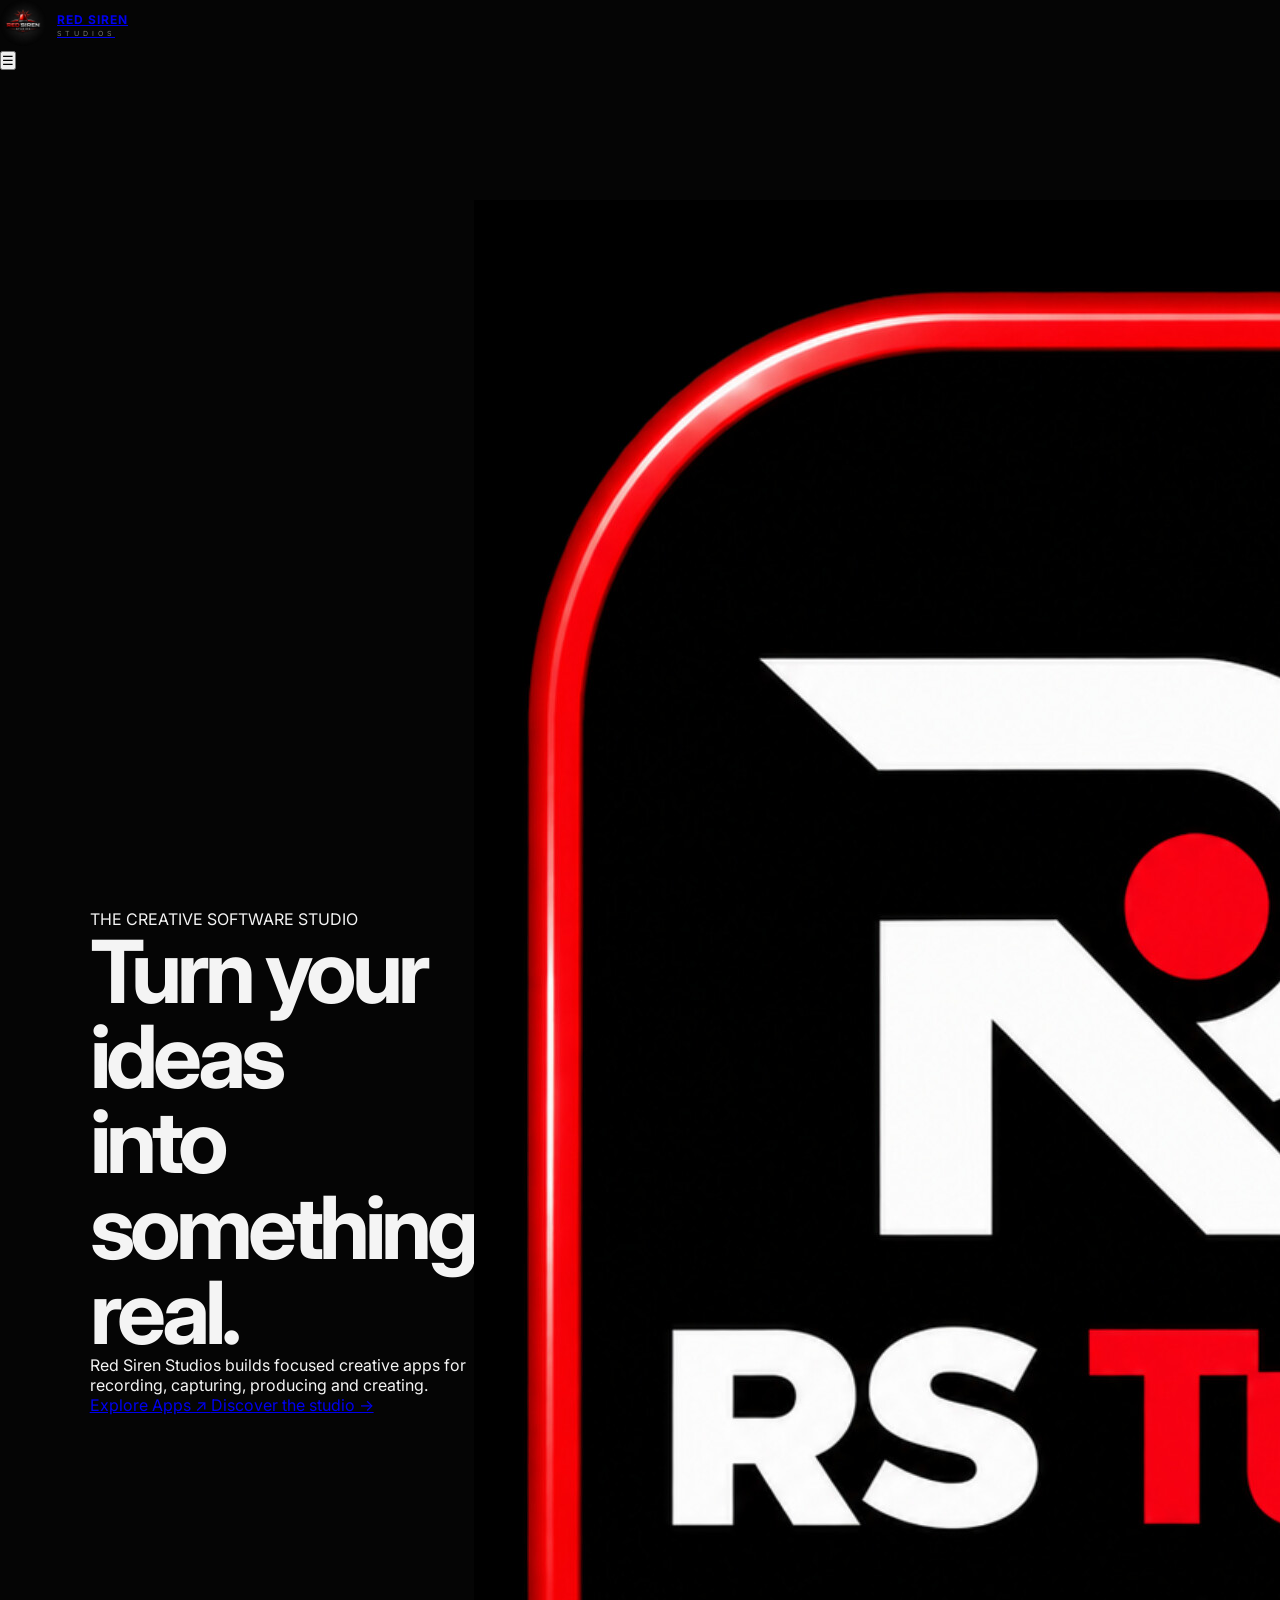
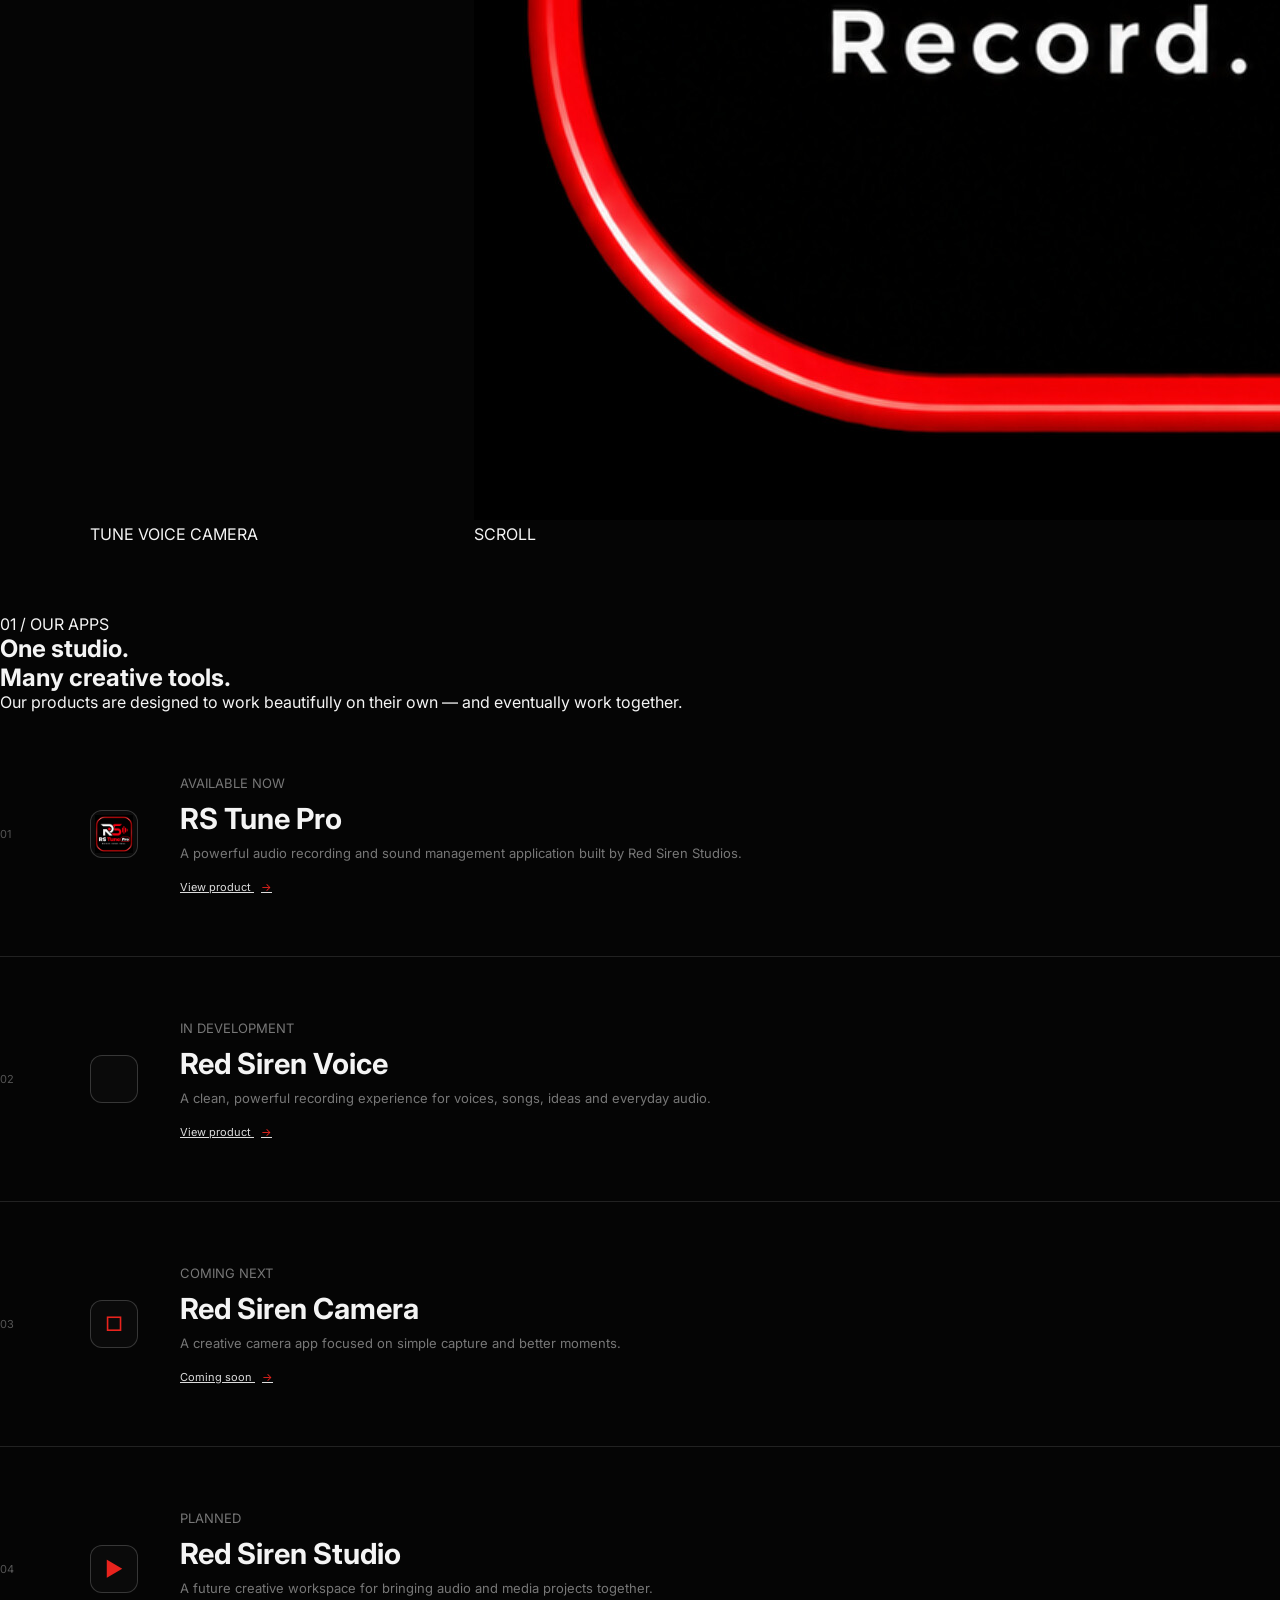
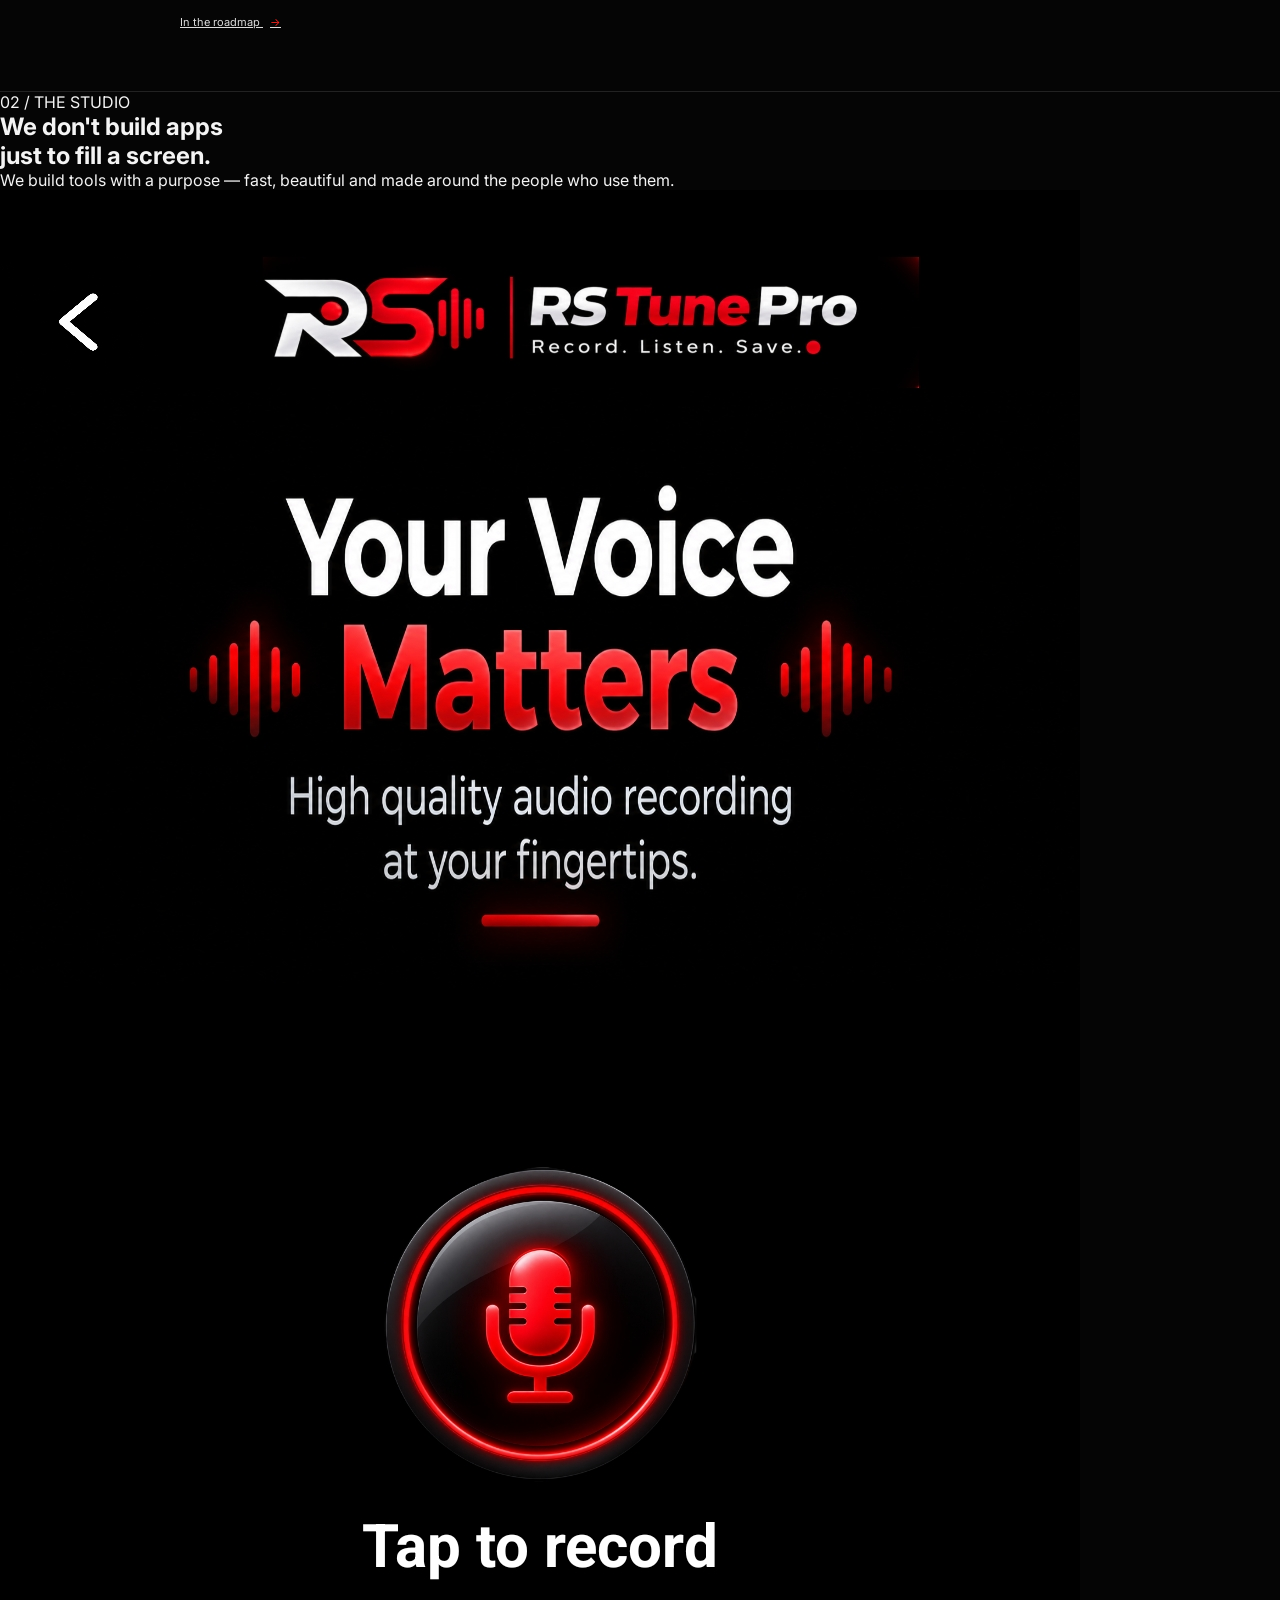
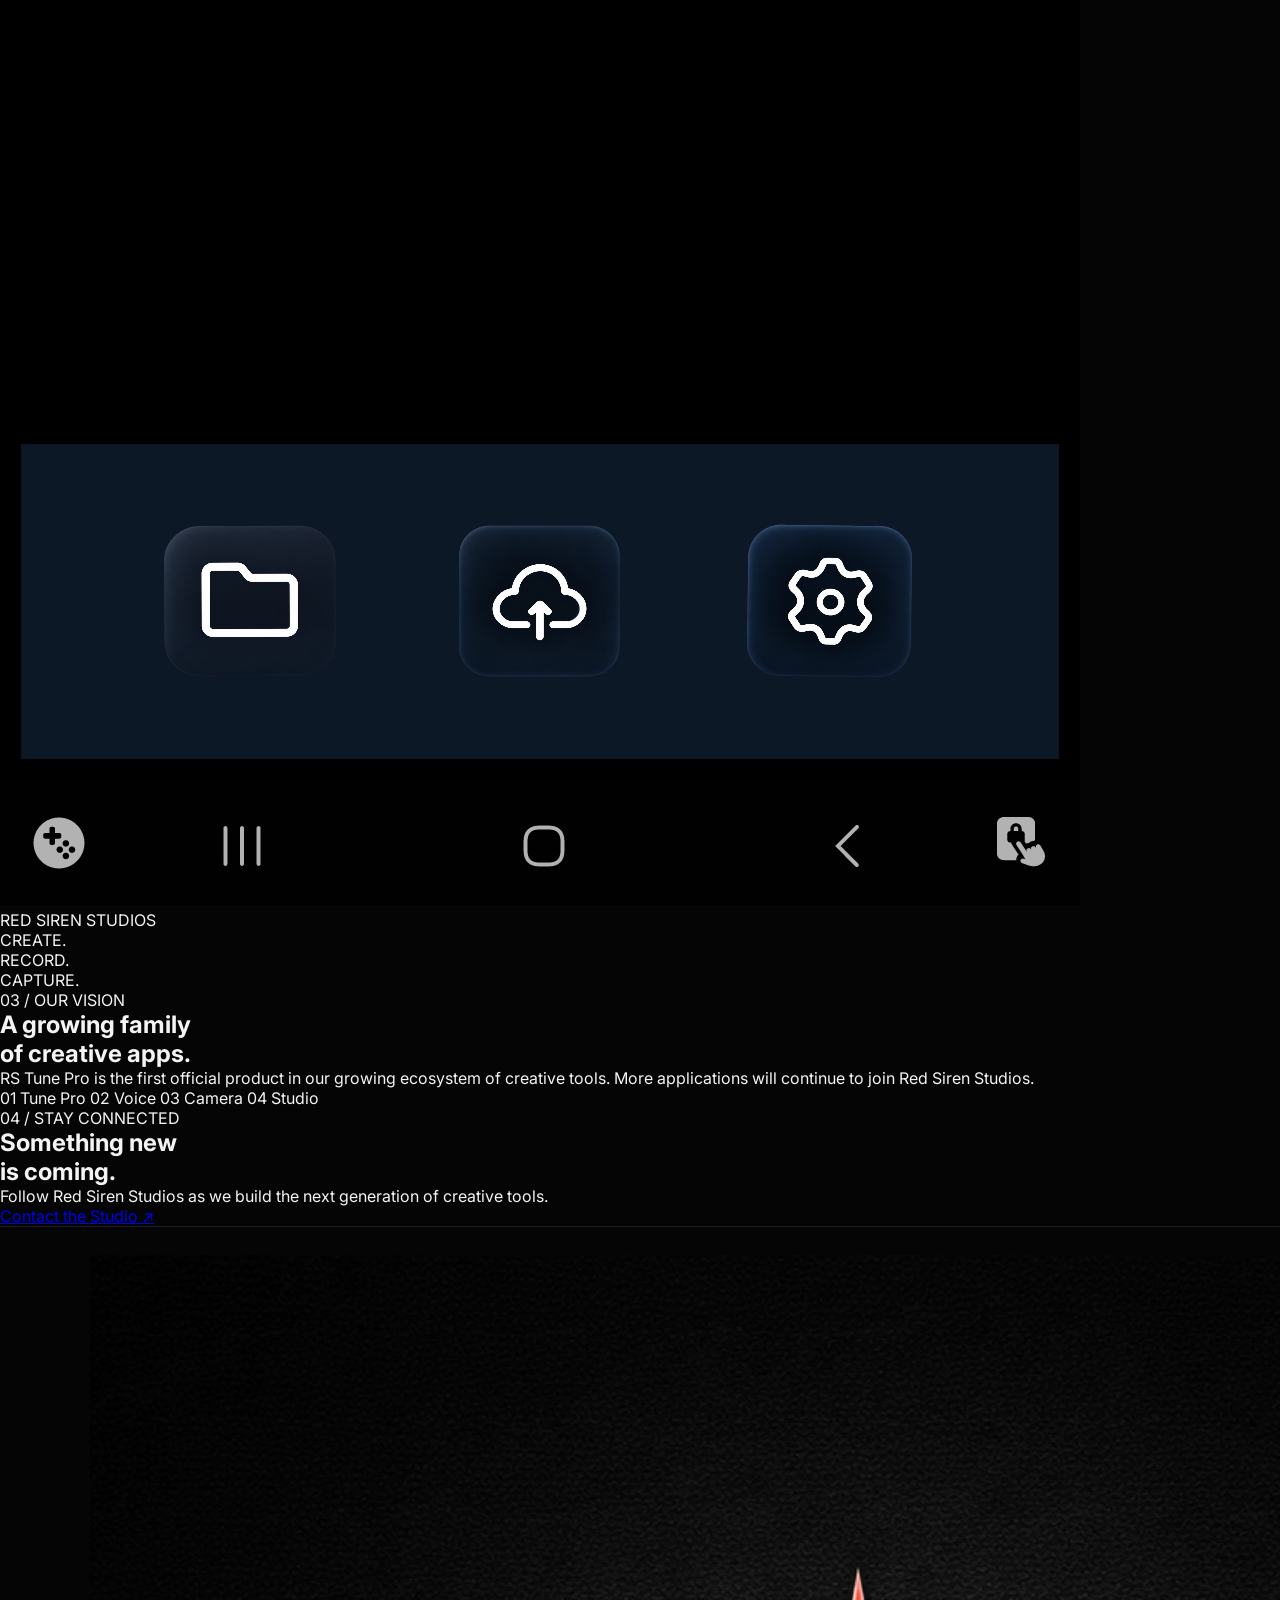
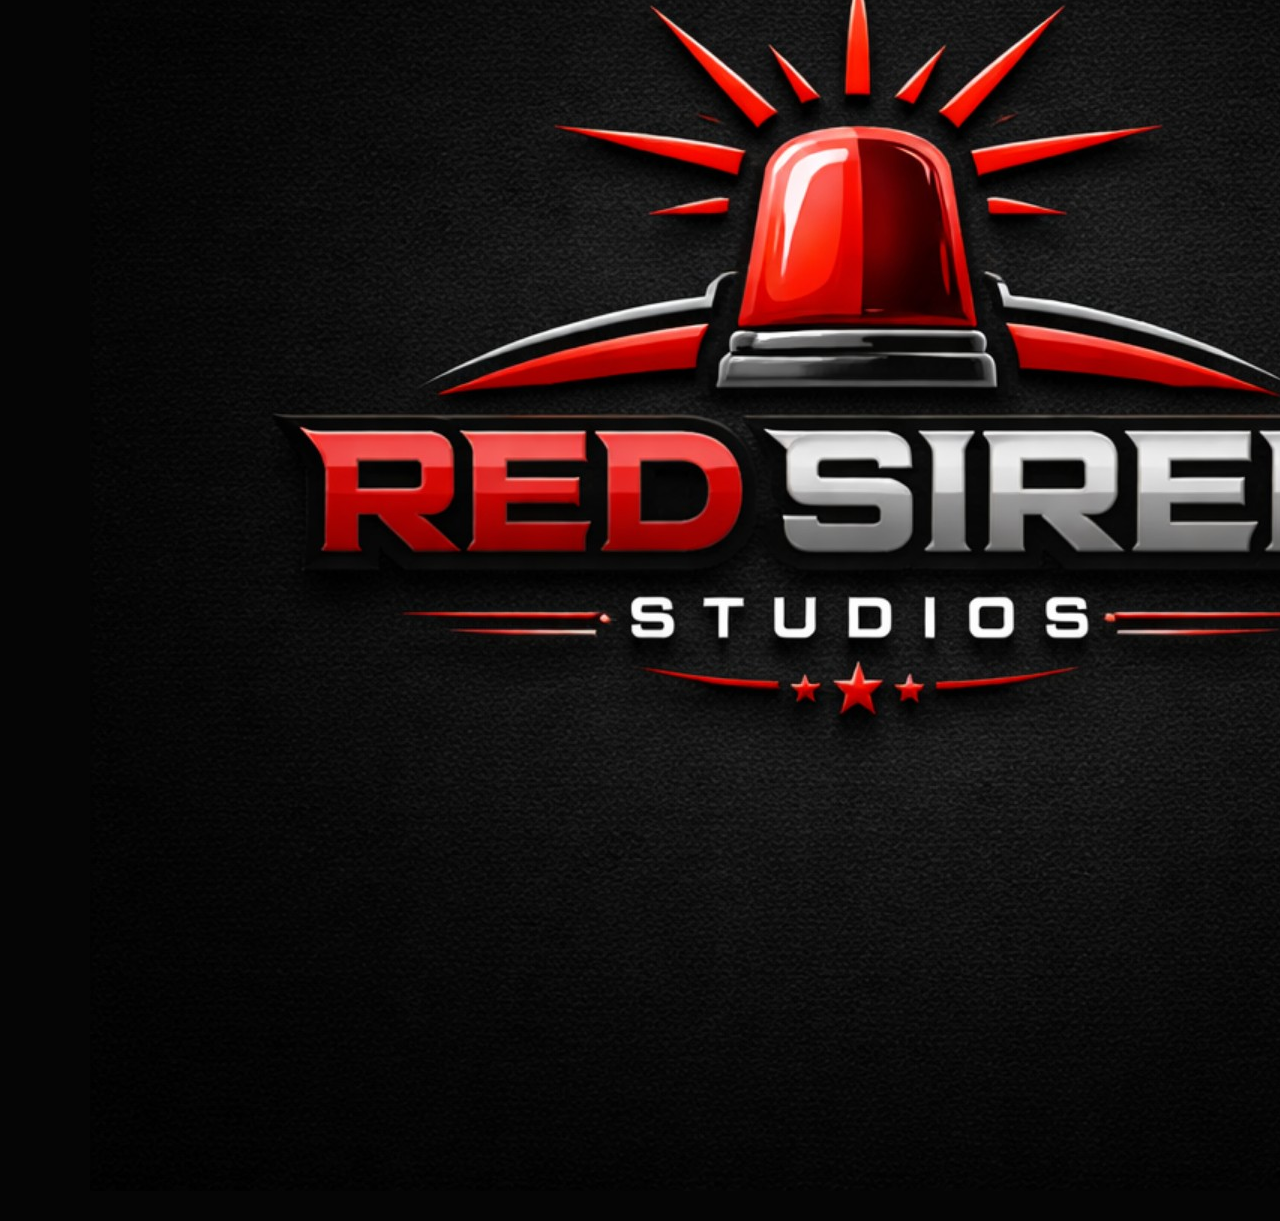
==== commit 4206aa7e: "Update index.html" ====
--- a/index.html
+++ b/index.html
@@ -12,433 +12,660 @@
   <link rel="stylesheet" href="style.css">
 
   <style>
+
+    /* =========================================
+       RS TUNE PRO ICON
+       ========================================= */
+
     .app-icon {
-      width: 92px;
-      height: 92px;
-      border: 1px solid rgba(255,255,255,0.20);
-      border-radius: 22px;
+      width: 48px;
+      height: 48px;
+
+      border: 1px solid rgba(255,255,255,0.18);
+      border-radius: 12px;
+
       display: flex;
       align-items: center;
       justify-content: center;
+
       overflow: hidden;
       flex-shrink: 0;
+
       background: rgba(255,255,255,0.025);
     }
 
     .app-icon img {
-      width: 100%;
-      height: 100%;
+      width: 82%;
+      height: 82%;
+
       object-fit: contain;
       display: block;
     }
 
     @media (max-width: 700px) {
+
       .app-icon {
-        width: 90px;
-        height: 90px;
-        border-radius: 21px;
+        width: 48px;
+        height: 48px;
+        border-radius: 12px;
       }
+
     }
+
   </style>
+
 </head>
 
+
 <body>
 
-<header class="site-header">
-
-  <a href="index.html" class="brand">
-
-    <span class="brand-mark">
-      <img src="logo.png" alt="Red Siren Studios">
-    </span>
-
-    <span class="brand-text">
-      <strong>RED SIREN</strong>
-      <small>STUDIOS</small>
-    </span>
-
-  </a>
-
-  <button class="menu-button" aria-label="Open menu">
-    ☰
-  </button>
-
-</header>
-
-
-<main>
-
-<section class="hero">
-
-  <div class="hero-content">
-
-    <p class="eyebrow">
-      THE CREATIVE SOFTWARE STUDIO
+
+  <!-- =========================================
+       HEADER
+       ========================================= -->
+
+  <header class="site-header">
+
+    <a href="index.html" class="brand">
+
+      <span class="brand-mark">
+
+        <img
+          src="logo.png"
+          alt="Red Siren Studios"
+        >
+
+      </span>
+
+
+      <span class="brand-text">
+
+        <strong>
+          RED SIREN
+        </strong>
+
+        <small>
+          STUDIOS
+        </small>
+
+      </span>
+
+    </a>
+
+
+    <button
+      class="menu-button"
+      aria-label="Open menu"
+    >
+      ☰
+    </button>
+
+  </header>
+
+
+
+  <!-- =========================================
+       MAIN
+       ========================================= -->
+
+  <main>
+
+
+    <!-- =======================================
+         HERO
+         ======================================= -->
+
+    <section class="hero">
+
+
+      <div class="hero-content">
+
+
+        <p class="eyebrow">
+          THE CREATIVE SOFTWARE STUDIO
+        </p>
+
+
+        <h1>
+          Turn your ideas<br>
+          into something real.
+        </h1>
+
+
+        <p class="hero-description">
+
+          Red Siren Studios builds focused creative apps for
+          recording, capturing, producing and creating.
+
+        </p>
+
+
+        <div class="hero-buttons">
+
+
+          <a href="#apps">
+            Explore Apps ↗
+          </a>
+
+
+          <a href="#studio">
+            Discover the studio →
+          </a>
+
+
+        </div>
+
+
+      </div>
+
+
+
+      <div class="hero-visual">
+
+        <img
+          src="PERFECT LOGO.jpg"
+          alt="Red Siren Studios"
+        >
+
+      </div>
+
+
+
+      <div class="hero-orbit">
+
+        <span>
+          TUNE
+        </span>
+
+        <span>
+          VOICE
+        </span>
+
+        <span>
+          CAMERA
+        </span>
+
+      </div>
+
+
+
+      <div class="scroll-text">
+        SCROLL
+      </div>
+
+
+    </section>
+
+
+
+    <!-- =======================================
+         OUR APPS
+         ======================================= -->
+
+    <section
+      id="apps"
+      class="apps-section"
+    >
+
+
+      <div class="section-number">
+        01 / OUR APPS
+      </div>
+
+
+      <h2>
+
+        One studio.<br>
+
+        <span>
+          Many creative tools.
+        </span>
+
+      </h2>
+
+
+      <p class="section-description">
+
+        Our products are designed to work beautifully
+        on their own — and eventually work together.
+
+      </p>
+
+
+
+      <!-- =====================================
+           RS TUNE PRO
+           ===================================== -->
+
+      <article class="app featured">
+
+
+        <div class="app-number">
+          01
+        </div>
+
+
+        <!-- RS TUNE PRO REAL ICON -->
+
+        <div class="app-icon">
+
+          <img
+            src="rs-tune-pro-icon.png"
+            alt="RS Tune Pro"
+          >
+
+        </div>
+
+
+        <div class="app-content">
+
+
+          <p class="app-status">
+            AVAILABLE NOW
+          </p>
+
+
+          <h3>
+            RS Tune Pro
+          </h3>
+
+
+          <p>
+
+            A powerful audio recording and sound management
+            application built by Red Siren Studios.
+
+          </p>
+
+
+          <a href="rs-tune-pro.html">
+
+            View product
+
+            <span>
+              →
+            </span>
+
+          </a>
+
+
+        </div>
+
+
+      </article>
+
+
+
+      <!-- =====================================
+           RED SIREN VOICE
+           ===================================== -->
+
+      <article class="app">
+
+
+        <div class="app-number">
+          02
+        </div>
+
+
+        <div class="app-icon">
+
+          <span class="voice-dot"></span>
+
+        </div>
+
+
+        <div class="app-content">
+
+
+          <p class="app-status">
+            IN DEVELOPMENT
+          </p>
+
+
+          <h3>
+            Red Siren Voice
+          </h3>
+
+
+          <p>
+
+            A clean, powerful recording experience for
+            voices, songs, ideas and everyday audio.
+
+          </p>
+
+
+          <a href="voice.html">
+
+            View product
+
+            <span>
+              →
+            </span>
+
+          </a>
+
+
+        </div>
+
+
+      </article>
+
+
+
+      <!-- =====================================
+           RED SIREN CAMERA
+           ===================================== -->
+
+      <article class="app">
+
+
+        <div class="app-number">
+          03
+        </div>
+
+
+        <div class="app-icon">
+
+          <span class="camera-symbol">
+            □
+          </span>
+
+        </div>
+
+
+        <div class="app-content">
+
+
+          <p class="app-status">
+            COMING NEXT
+          </p>
+
+
+          <h3>
+            Red Siren Camera
+          </h3>
+
+
+          <p>
+
+            A creative camera app focused on simple
+            capture and better moments.
+
+          </p>
+
+
+          <a href="#">
+
+            Coming soon
+
+            <span>
+              →
+            </span>
+
+          </a>
+
+
+        </div>
+
+
+      </article>
+
+
+
+      <!-- =====================================
+           RED SIREN STUDIO
+           ===================================== -->
+
+      <article class="app">
+
+
+        <div class="app-number">
+          04
+        </div>
+
+
+        <div class="app-icon">
+
+          <span class="studio-symbol">
+            ▶
+          </span>
+
+        </div>
+
+
+        <div class="app-content">
+
+
+          <p class="app-status">
+            PLANNED
+          </p>
+
+
+          <h3>
+            Red Siren Studio
+          </h3>
+
+
+          <p>
+
+            A future creative workspace for bringing
+            audio and media projects together.
+
+          </p>
+
+
+          <a href="#">
+
+            In the roadmap
+
+            <span>
+              →
+            </span>
+
+          </a>
+
+
+        </div>
+
+
+      </article>
+
+
+    </section>
+
+
+
+    <!-- =======================================
+         THE STUDIO
+         ======================================= -->
+
+    <section
+      id="studio"
+      class="studio-section"
+    >
+
+
+      <div class="section-number">
+        02 / THE STUDIO
+      </div>
+
+
+      <h2>
+
+        We don't build apps<br>
+        just to fill a screen.
+
+      </h2>
+
+
+      <p>
+
+        We build tools with a purpose — fast, beautiful
+        and made around the people who use them.
+
+      </p>
+
+
+      <div class="studio-image">
+
+        <img
+          src="HOME.jpg"
+          alt="Red Siren Studios"
+        >
+
+      </div>
+
+
+      <div class="studio-tagline">
+
+        RED SIREN STUDIOS
+        <br>
+
+        CREATE.
+        <br>
+
+        RECORD.
+        <br>
+
+        CAPTURE.
+
+      </div>
+
+
+    </section>
+
+
+
+    <!-- =======================================
+         OUR VISION
+         ======================================= -->
+
+    <section class="vision-section">
+
+
+      <div class="section-number">
+        03 / OUR VISION
+      </div>
+
+
+      <h2>
+
+        A growing family<br>
+        of creative apps.
+
+      </h2>
+
+
+      <p>
+
+        RS Tune Pro is the first official product in our
+        growing ecosystem of creative tools. More applications
+        will continue to join Red Siren Studios.
+
+      </p>
+
+
+      <div class="vision-list">
+
+        <span>
+          01 Tune Pro
+        </span>
+
+        <span>
+          02 Voice
+        </span>
+
+        <span>
+          03 Camera
+        </span>
+
+        <span>
+          04 Studio
+        </span>
+
+      </div>
+
+
+    </section>
+
+
+
+    <!-- =======================================
+         STAY CONNECTED
+         ======================================= -->
+
+    <section class="contact-section">
+
+
+      <div class="section-number">
+        04 / STAY CONNECTED
+      </div>
+
+
+      <h2>
+
+        Something new<br>
+        is coming.
+
+      </h2>
+
+
+      <p>
+
+        Follow Red Siren Studios as we build the next
+        generation of creative tools.
+
+      </p>
+
+
+      <a href="mailto:hello@redsirenstudios.com">
+
+        Contact the Studio ↗
+
+      </a>
+
+
+    </section>
+
+
+  </main>
+
+
+
+  <!-- =========================================
+       FOOTER
+       ========================================= -->
+
+  <footer>
+
+
+    <div class="footer-logo">
+
+      <img
+        src="logo.png"
+        alt="Red Siren Studios"
+      >
+
+    </div>
+
+
+    <p>
+      RED SIREN STUDIOS
     </p>
 
-    <h1>
-      Turn your ideas<br>
-      into something real.
-    </h1>
-
-    <p class="hero-description">
-      Red Siren Studios builds focused creative apps for
-      recording, capturing, producing and creating.
+
+    <p>
+
+      © 2026 Red Siren Studios
+      Built for creators.
+
     </p>
 
-    <div class="hero-buttons">
-
-      <a href="#apps">
-        Explore Apps ↗
-      </a>
-
-      <a href="#studio">
-        Discover the studio →
-      </a>
-
-    </div>
-
-  </div>
-
-
-  <div class="hero-visual">
-
-    <img
-      src="PERFECT LOGO.jpg"
-      alt="Red Siren Studios"
-    >
-
-  </div>
-
-
-  <div class="hero-orbit">
-
-    <span>TUNE</span>
-    <span>VOICE</span>
-    <span>CAMERA</span>
-
-  </div>
-
-
-  <div class="scroll-text">
-    SCROLL
-  </div>
-
-</section>
-
-
-
-<section id="apps" class="apps-section">
-
-  <div class="section-number">
-    01 / OUR APPS
-  </div>
-
-  <h2>
-    One studio.<br>
-    <span>Many creative tools.</span>
-  </h2>
-
-  <p class="section-description">
-    Our products are designed to work beautifully
-    on their own — and eventually work together.
-  </p>
-
-
-
-  <!-- RS TUNE PRO -->
-
-  <article class="app featured">
-
-    <div class="app-number">
-      01
-    </div>
-
-
-    <div class="app-icon">
-
-      <img
-        src="rs-tune-pro-icon.png"
-        alt="RS Tune Pro"
-      >
-
-    </div>
-
-
-    <div class="app-content">
-
-      <p class="app-status">
-        AVAILABLE NOW
-      </p>
-
-      <h3>
-        RS Tune Pro
-      </h3>
-
-      <p>
-        A powerful audio recording and sound management
-        application built by Red Siren Studios.
-      </p>
-
-      <a href="rs-tune-pro.html">
-        View product
-        <span>→</span>
-      </a>
-
-    </div>
-
-  </article>
-
-
-
-  <!-- RED SIREN VOICE -->
-
-  <article class="app">
-
-    <div class="app-number">
-      02
-    </div>
-
-    <div class="app-icon">
-
-      <span class="voice-dot"></span>
-
-    </div>
-
-    <div class="app-content">
-
-      <p class="app-status">
-        IN DEVELOPMENT
-      </p>
-
-      <h3>
-        Red Siren Voice
-      </h3>
-
-      <p>
-        A clean, powerful recording experience for
-        voices, songs, ideas and everyday audio.
-      </p>
-
-      <a href="voice.html">
-        View product
-        <span>→</span>
-      </a>
-
-    </div>
-
-  </article>
-
-
-
-  <!-- RED SIREN CAMERA -->
-
-  <article class="app">
-
-    <div class="app-number">
-      03
-    </div>
-
-    <div class="app-icon">
-
-      <span class="camera-symbol">
-        □
-      </span>
-
-    </div>
-
-    <div class="app-content">
-
-      <p class="app-status">
-        COMING NEXT
-      </p>
-
-      <h3>
-        Red Siren Camera
-      </h3>
-
-      <p>
-        A creative camera app focused on simple
-        capture and better moments.
-      </p>
-
-      <a href="#">
-        Coming soon
-        <span>→</span>
-      </a>
-
-    </div>
-
-  </article>
-
-
-
-  <!-- RED SIREN STUDIO -->
-
-  <article class="app">
-
-    <div class="app-number">
-      04
-    </div>
-
-    <div class="app-icon">
-
-      <span class="studio-symbol">
-        ▶
-      </span>
-
-    </div>
-
-    <div class="app-content">
-
-      <p class="app-status">
-        PLANNED
-      </p>
-
-      <h3>
-        Red Siren Studio
-      </h3>
-
-      <p>
-        A future creative workspace for bringing
-        audio and media projects together.
-      </p>
-
-      <a href="#">
-        In the roadmap
-        <span>→</span>
-      </a>
-
-    </div>
-
-  </article>
-
-</section>
-
-
-
-<section id="studio" class="studio-section">
-
-  <div class="section-number">
-    02 / THE STUDIO
-  </div>
-
-  <h2>
-    We don't build apps<br>
-    just to fill a screen.
-  </h2>
-
-  <p>
-    We build tools with a purpose — fast, beautiful
-    and made around the people who use them.
-  </p>
-
-
-  <div class="studio-image">
-
-    <img
-      src="HOME.jpg"
-      alt="Red Siren Studios"
-    >
-
-  </div>
-
-
-  <div class="studio-tagline">
-
-    RED SIREN STUDIOS
-    <br>
-    CREATE.
-    <br>
-    RECORD.
-    <br>
-    CAPTURE.
-
-  </div>
-
-</section>
-
-
-
-<section class="vision-section">
-
-  <div class="section-number">
-    03 / OUR VISION
-  </div>
-
-  <h2>
-    A growing family<br>
-    of creative apps.
-  </h2>
-
-  <p>
-    RS Tune Pro is the first official product in our
-    growing ecosystem of creative tools. More applications
-    will continue to join Red Siren Studios.
-  </p>
-
-
-  <div class="vision-list">
-
-    <span>01 Tune Pro</span>
-    <span>02 Voice</span>
-    <span>03 Camera</span>
-    <span>04 Studio</span>
-
-  </div>
-
-</section>
-
-
-
-<section class="contact-section">
-
-  <div class="section-number">
-    04 / STAY CONNECTED
-  </div>
-
-  <h2>
-    Something new<br>
-    is coming.
-  </h2>
-
-  <p>
-    Follow Red Siren Studios as we build the next
-    generation of creative tools.
-  </p>
-
-  <a href="mailto:hello@redsirenstudios.com">
-    Contact the Studio ↗
-  </a>
-
-</section>
-
-</main>
-
-
-
-<footer>
-
-  <div class="footer-logo">
-
-    <img
-      src="logo.png"
-      alt="Red Siren Studios"
-    >
-
-  </div>
-
-  <p>
-    RED SIREN STUDIOS
-  </p>
-
-  <p>
-    © 2026 Red Siren Studios
-    Built for creators.
-  </p>
-
-</footer>
+
+  </footer>
 
 
 </body>
-  </html>
+</html>
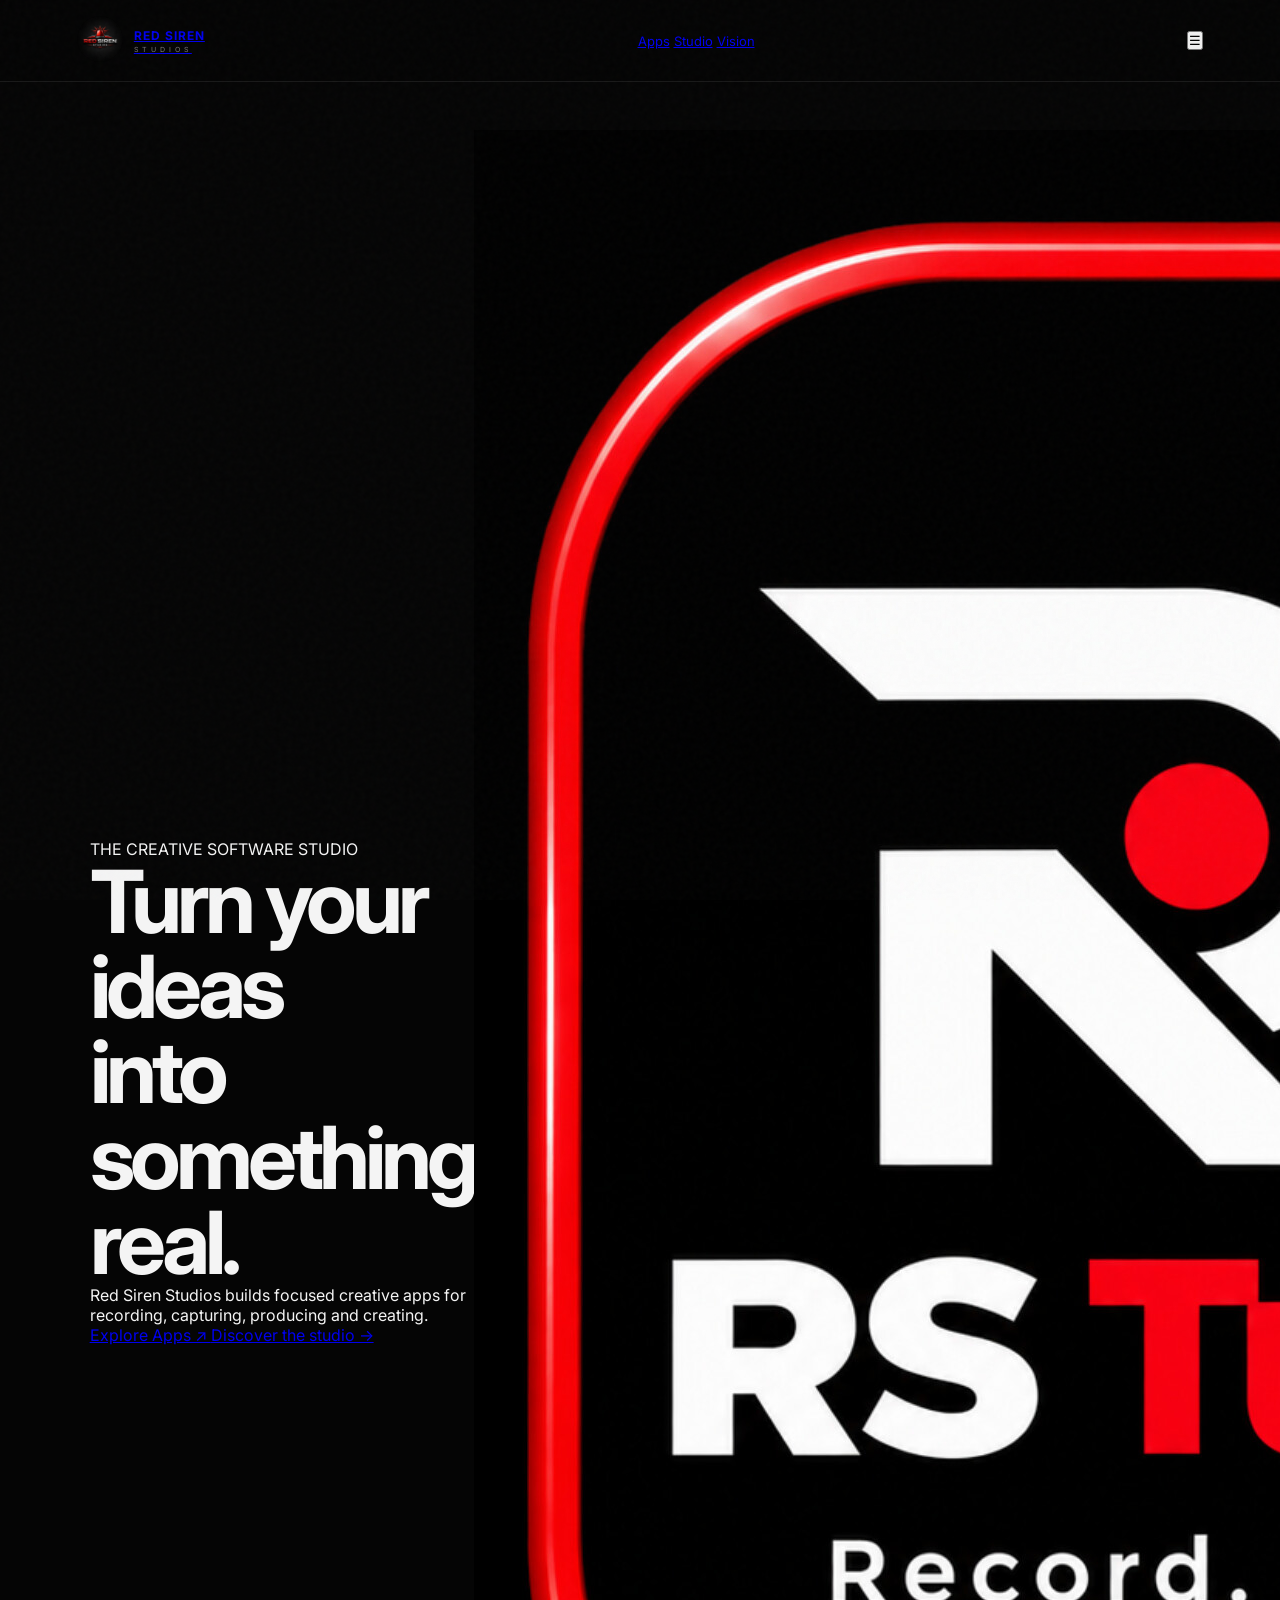
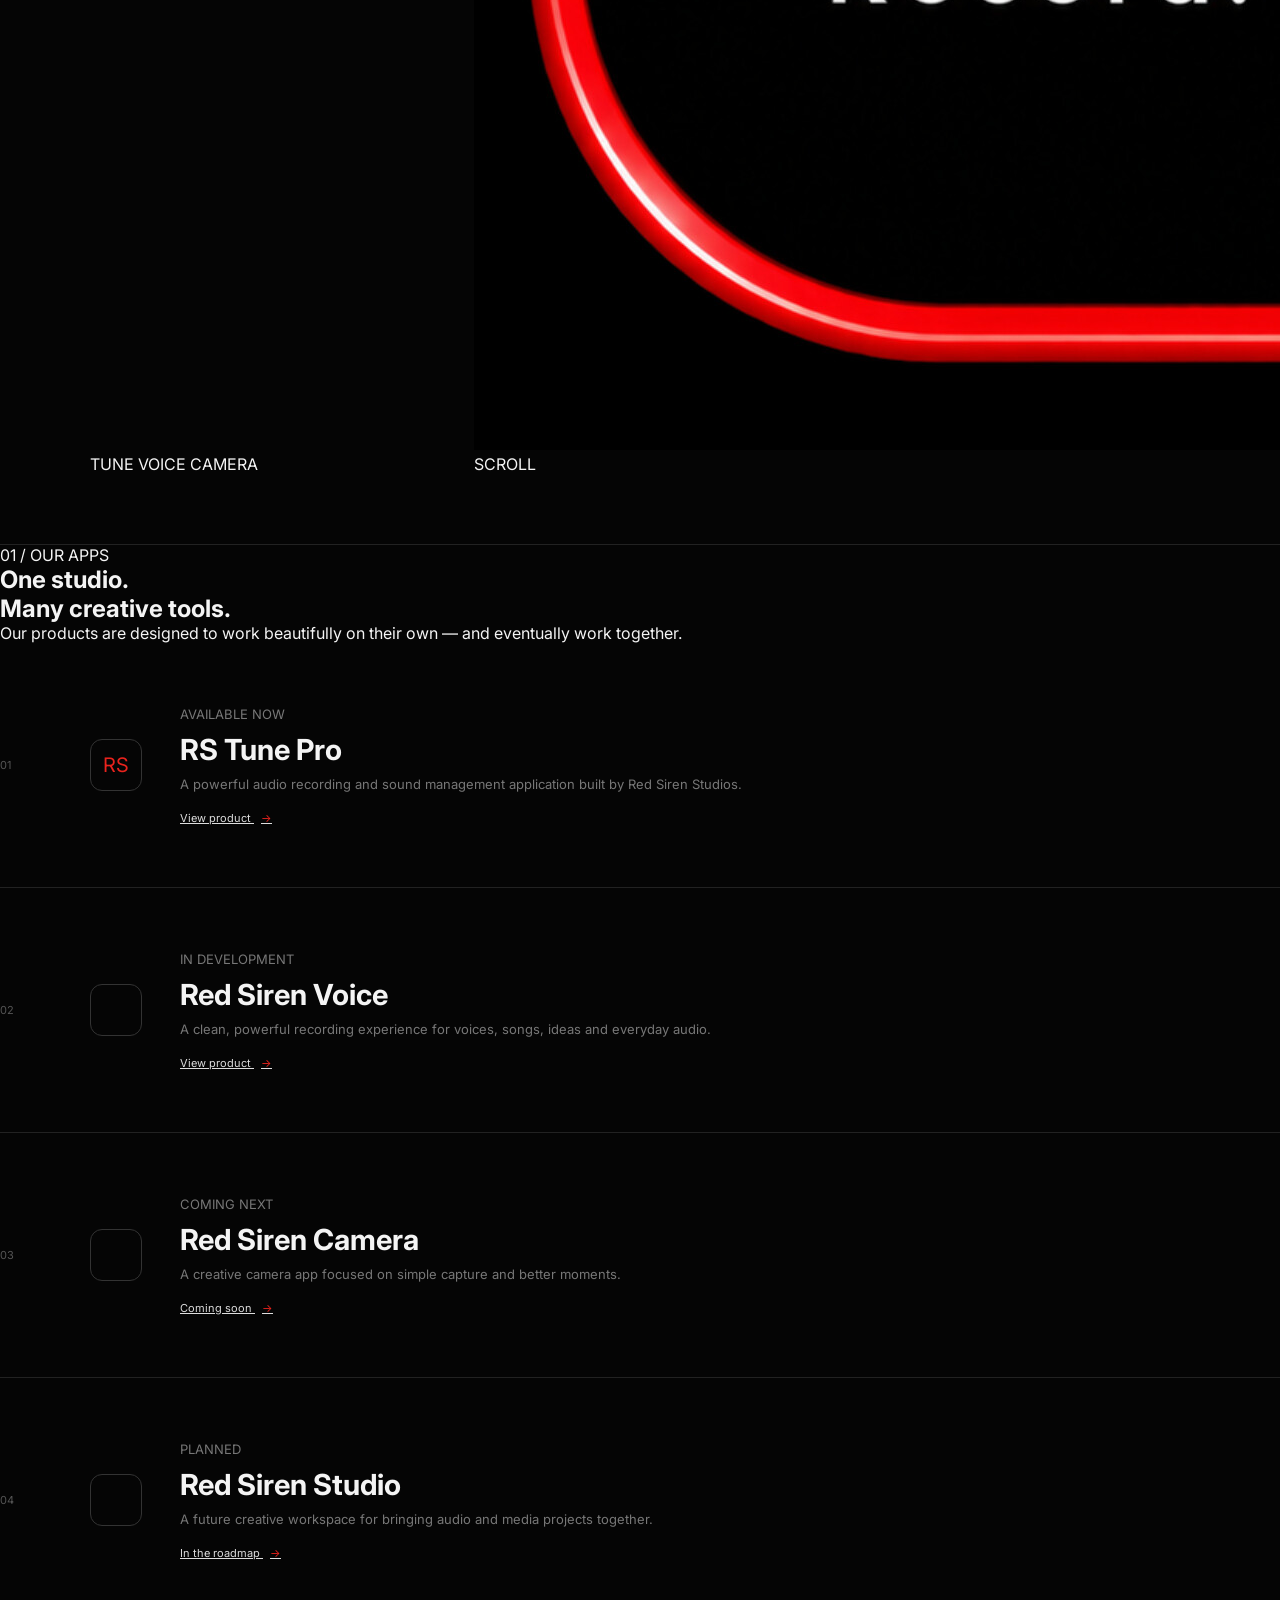
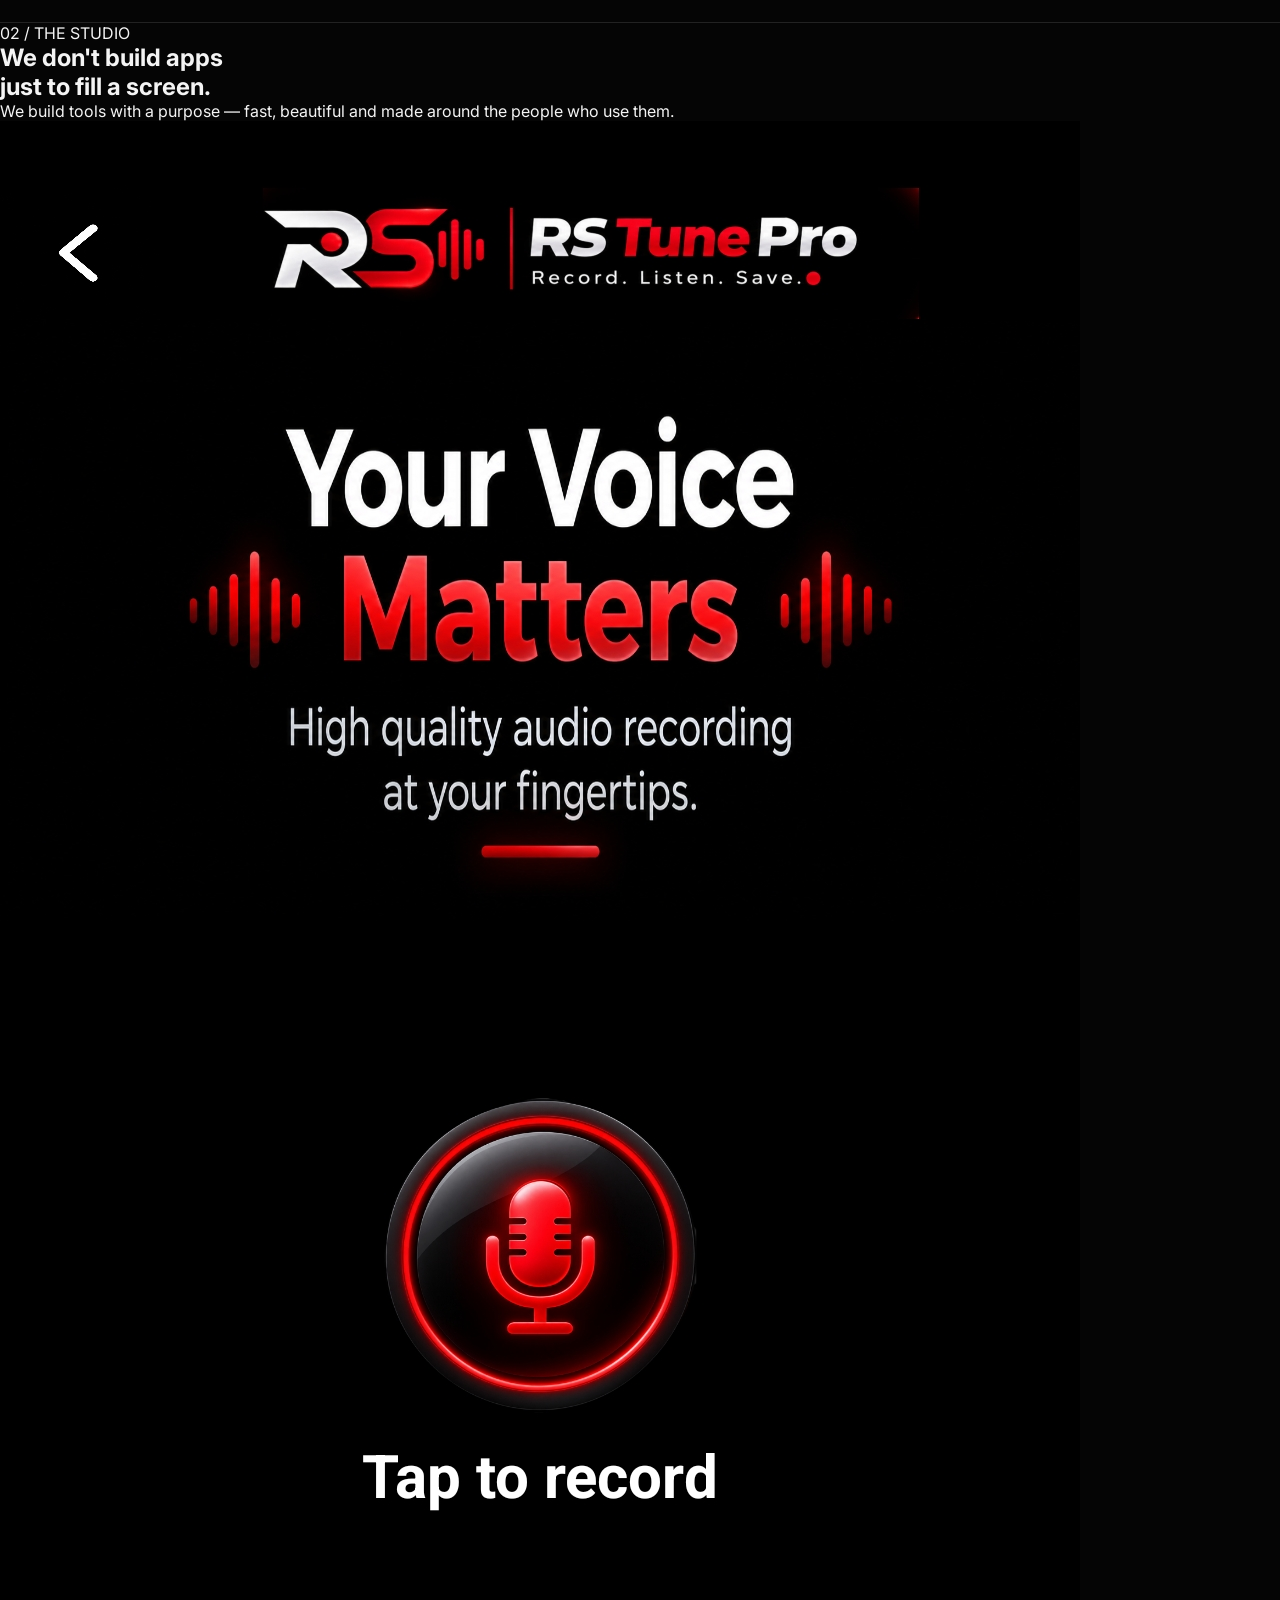
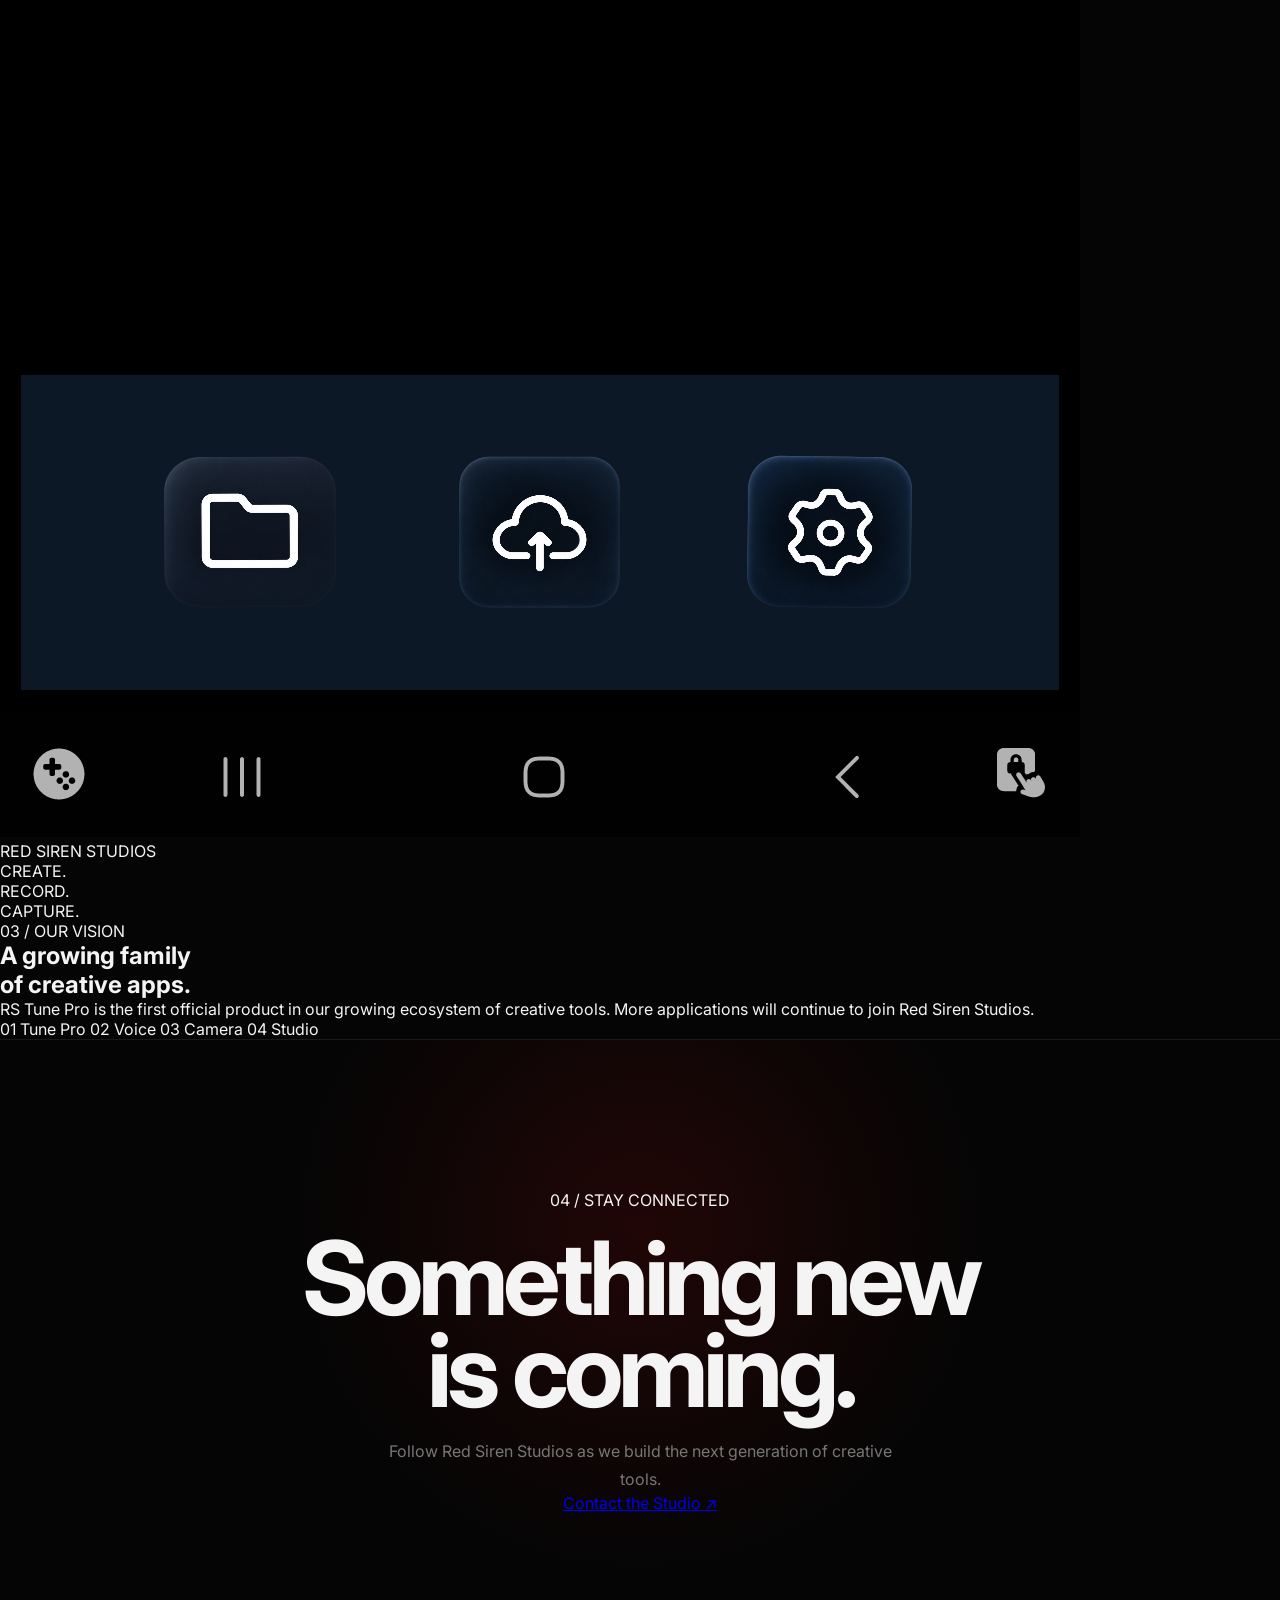
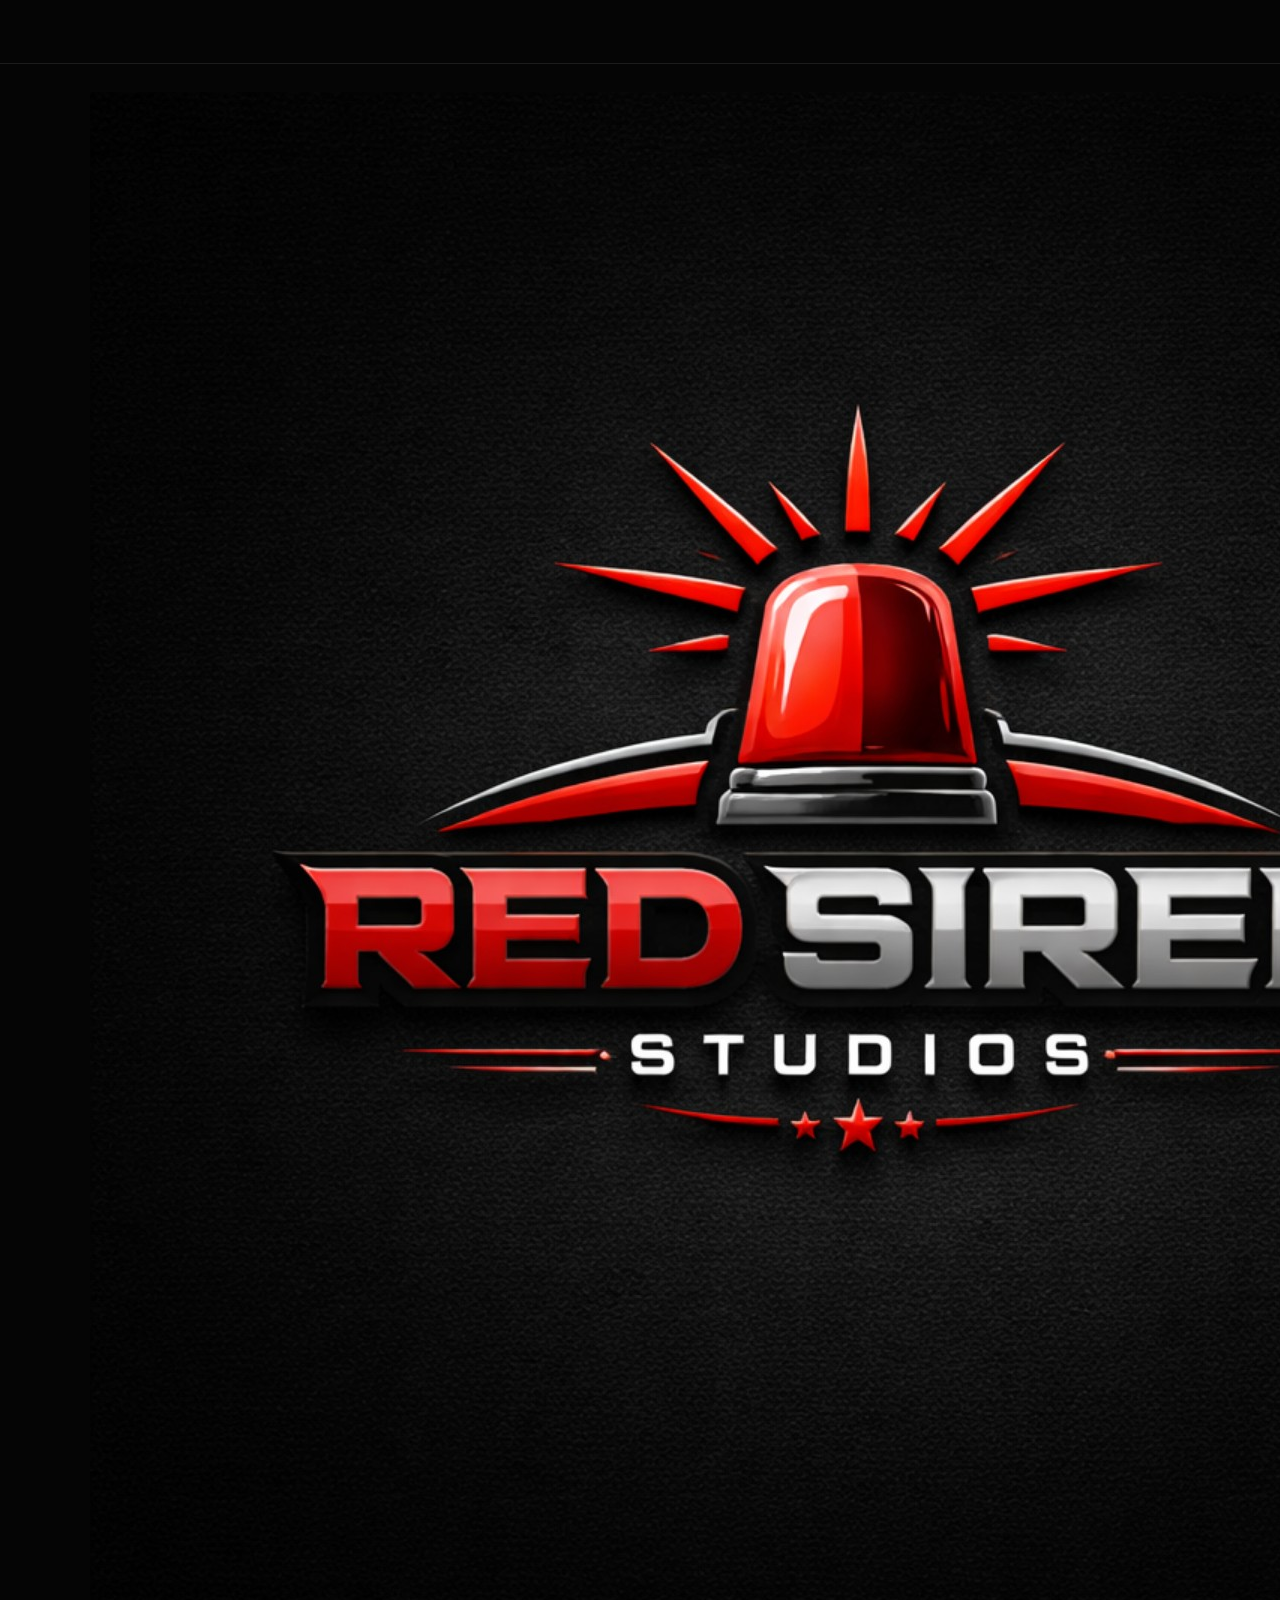
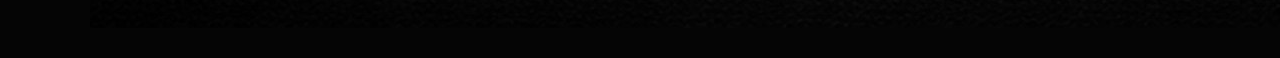
==== commit b2458f66: "Update index.html" ====
--- a/index.html
+++ b/index.html
@@ -10,154 +10,77 @@
         content="Red Siren Studios builds focused creative apps for recording, capturing, producing and creating.">
 
   <link rel="stylesheet" href="style.css">
-
-  <style>
-
-    /* =========================================
-       RS TUNE PRO ICON
-       ========================================= */
-
-    .app-icon {
-      width: 48px;
-      height: 48px;
-
-      border: 1px solid rgba(255,255,255,0.18);
-      border-radius: 12px;
-
-      display: flex;
-      align-items: center;
-      justify-content: center;
-
-      overflow: hidden;
-      flex-shrink: 0;
-
-      background: rgba(255,255,255,0.025);
-    }
-
-    .app-icon img {
-      width: 82%;
-      height: 82%;
-
-      object-fit: contain;
-      display: block;
-    }
-
-    @media (max-width: 700px) {
-
-      .app-icon {
-        width: 48px;
-        height: 48px;
-        border-radius: 12px;
-      }
-
-    }
-
-  </style>
-
 </head>
 
-
 <body>
 
-
-  <!-- =========================================
-       HEADER
-       ========================================= -->
-
-  <header class="site-header">
+  <div class="noise"></div>
+
+  <nav class="nav">
 
     <a href="index.html" class="brand">
 
       <span class="brand-mark">
-
-        <img
-          src="logo.png"
-          alt="Red Siren Studios"
-        >
-
+        <img src="logo.png" alt="Red Siren Studios">
       </span>
 
-
       <span class="brand-text">
-
-        <strong>
-          RED SIREN
-        </strong>
-
-        <small>
-          STUDIOS
-        </small>
-
+        <strong>RED SIREN</strong>
+        <small>STUDIOS</small>
       </span>
 
     </a>
 
-
-    <button
-      class="menu-button"
-      aria-label="Open menu"
-    >
+    <div class="nav-links">
+
+      <a href="#apps">Apps</a>
+      <a href="#studio">Studio</a>
+      <a href="#vision">Vision</a>
+
+    </div>
+
+    <button class="menu-button">
       ☰
     </button>
 
-  </header>
-
-
-
-  <!-- =========================================
-       MAIN
-       ========================================= -->
+  </nav>
+
 
   <main>
 
-
-    <!-- =======================================
-         HERO
-         ======================================= -->
+    <!-- HERO -->
 
     <section class="hero">
 
-
       <div class="hero-content">
-
 
         <p class="eyebrow">
           THE CREATIVE SOFTWARE STUDIO
         </p>
-
 
         <h1>
           Turn your ideas<br>
           into something real.
         </h1>
 
-
         <p class="hero-description">
-
           Red Siren Studios builds focused creative apps for
           recording, capturing, producing and creating.
-
         </p>
 
-
         <div class="hero-buttons">
-
 
           <a href="#apps">
             Explore Apps ↗
           </a>
 
-
           <a href="#studio">
             Discover the studio →
           </a>
 
-
-        </div>
-
-
-      </div>
-
+        </div>
+
+      </div>
 
 
       <div class="hero-visual">
@@ -170,343 +93,208 @@
       </div>
 
 
-
       <div class="hero-orbit">
 
-        <span>
-          TUNE
-        </span>
-
-        <span>
-          VOICE
-        </span>
-
-        <span>
-          CAMERA
-        </span>
-
-      </div>
-
+        <span>TUNE</span>
+        <span>VOICE</span>
+        <span>CAMERA</span>
+
+      </div>
 
 
       <div class="scroll-text">
         SCROLL
       </div>
 
-
     </section>
 
 
-
-    <!-- =======================================
-         OUR APPS
-         ======================================= -->
-
-    <section
-      id="apps"
-      class="apps-section"
-    >
-
+    <!-- APPS -->
+
+    <section id="apps" class="app-list">
 
       <div class="section-number">
         01 / OUR APPS
       </div>
 
-
       <h2>
-
         One studio.<br>
-
-        <span>
-          Many creative tools.
-        </span>
-
+        <span>Many creative tools.</span>
       </h2>
 
-
       <p class="section-description">
-
         Our products are designed to work beautifully
         on their own — and eventually work together.
-
       </p>
 
 
-
-      <!-- =====================================
-           RS TUNE PRO
-           ===================================== -->
+      <!-- RS TUNE PRO -->
 
       <article class="app featured">
-
 
         <div class="app-number">
           01
         </div>
 
-
-        <!-- RS TUNE PRO REAL ICON -->
-
         <div class="app-icon">
-
-          <img
-            src="rs-tune-pro-icon.png"
-            alt="RS Tune Pro"
-          >
-
-        </div>
-
-
-        <div class="app-content">
-
+          RS
+        </div>
+
+        <div class="app-main">
 
           <p class="app-status">
             AVAILABLE NOW
           </p>
-
 
           <h3>
             RS Tune Pro
           </h3>
 
-
           <p>
-
             A powerful audio recording and sound management
             application built by Red Siren Studios.
-
-          </p>
-
+          </p>
 
           <a href="rs-tune-pro.html">
-
             View product
-
-            <span>
-              →
-            </span>
-
-          </a>
-
-
-        </div>
-
+            <span>→</span>
+          </a>
+
+        </div>
 
       </article>
 
 
-
-      <!-- =====================================
-           RED SIREN VOICE
-           ===================================== -->
+      <!-- RED SIREN VOICE -->
 
       <article class="app">
-
 
         <div class="app-number">
           02
         </div>
 
-
-        <div class="app-icon">
-
-          <span class="voice-dot"></span>
-
-        </div>
-
-
-        <div class="app-content">
-
+        <div class="app-icon app-symbol">
+          <span></span>
+        </div>
+
+        <div class="app-main">
 
           <p class="app-status">
             IN DEVELOPMENT
           </p>
-
 
           <h3>
             Red Siren Voice
           </h3>
 
-
           <p>
-
             A clean, powerful recording experience for
             voices, songs, ideas and everyday audio.
-
-          </p>
-
+          </p>
 
           <a href="voice.html">
-
             View product
-
-            <span>
-              →
-            </span>
-
-          </a>
-
-
-        </div>
-
+            <span>→</span>
+          </a>
+
+        </div>
 
       </article>
 
 
-
-      <!-- =====================================
-           RED SIREN CAMERA
-           ===================================== -->
+      <!-- RED SIREN CAMERA -->
 
       <article class="app">
-
 
         <div class="app-number">
           03
         </div>
 
-
-        <div class="app-icon">
-
-          <span class="camera-symbol">
-            □
-          </span>
-
-        </div>
-
-
-        <div class="app-content">
-
+        <div class="app-icon app-symbol">
+          <span class="camera"></span>
+        </div>
+
+        <div class="app-main">
 
           <p class="app-status">
             COMING NEXT
           </p>
-
 
           <h3>
             Red Siren Camera
           </h3>
 
-
           <p>
-
             A creative camera app focused on simple
             capture and better moments.
-
-          </p>
-
+          </p>
 
           <a href="#">
-
             Coming soon
-
-            <span>
-              →
-            </span>
-
-          </a>
-
-
-        </div>
-
+            <span>→</span>
+          </a>
+
+        </div>
 
       </article>
 
 
-
-      <!-- =====================================
-           RED SIREN STUDIO
-           ===================================== -->
+      <!-- RED SIREN STUDIO -->
 
       <article class="app">
-
 
         <div class="app-number">
           04
         </div>
 
-
-        <div class="app-icon">
-
-          <span class="studio-symbol">
-            ▶
-          </span>
-
-        </div>
-
-
-        <div class="app-content">
-
+        <div class="app-icon app-symbol">
+          <span class="studio"></span>
+        </div>
+
+        <div class="app-main">
 
           <p class="app-status">
             PLANNED
           </p>
-
 
           <h3>
             Red Siren Studio
           </h3>
 
-
           <p>
-
             A future creative workspace for bringing
             audio and media projects together.
-
-          </p>
-
+          </p>
 
           <a href="#">
-
             In the roadmap
-
-            <span>
-              →
-            </span>
-
-          </a>
-
-
-        </div>
-
+            <span>→</span>
+          </a>
+
+        </div>
 
       </article>
 
-
     </section>
 
 
-
-    <!-- =======================================
-         THE STUDIO
-         ======================================= -->
-
-    <section
-      id="studio"
-      class="studio-section"
-    >
-
+    <!-- STUDIO -->
+
+    <section id="studio" class="studio">
 
       <div class="section-number">
         02 / THE STUDIO
       </div>
 
-
       <h2>
-
         We don't build apps<br>
         just to fill a screen.
-
       </h2>
 
-
       <p>
-
         We build tools with a purpose — fast, beautiful
         and made around the people who use them.
-
       </p>
-
 
       <div class="studio-image">
 
@@ -517,129 +305,82 @@
 
       </div>
 
-
       <div class="studio-tagline">
 
         RED SIREN STUDIOS
         <br>
-
         CREATE.
         <br>
-
         RECORD.
         <br>
-
         CAPTURE.
 
       </div>
 
-
     </section>
 
 
-
-    <!-- =======================================
-         OUR VISION
-         ======================================= -->
-
-    <section class="vision-section">
-
+    <!-- VISION -->
+
+    <section id="vision" class="vision">
 
       <div class="section-number">
         03 / OUR VISION
       </div>
 
-
       <h2>
-
         A growing family<br>
         of creative apps.
-
       </h2>
 
-
       <p>
-
         RS Tune Pro is the first official product in our
         growing ecosystem of creative tools. More applications
         will continue to join Red Siren Studios.
-
       </p>
 
-
       <div class="vision-list">
 
-        <span>
-          01 Tune Pro
-        </span>
-
-        <span>
-          02 Voice
-        </span>
-
-        <span>
-          03 Camera
-        </span>
-
-        <span>
-          04 Studio
-        </span>
-
-      </div>
-
+        <span>01 Tune Pro</span>
+        <span>02 Voice</span>
+        <span>03 Camera</span>
+        <span>04 Studio</span>
+
+      </div>
 
     </section>
 
 
-
-    <!-- =======================================
-         STAY CONNECTED
-         ======================================= -->
-
-    <section class="contact-section">
-
+    <!-- CONTACT -->
+
+    <section class="contact">
 
       <div class="section-number">
         04 / STAY CONNECTED
       </div>
 
-
       <h2>
-
         Something new<br>
         is coming.
-
       </h2>
 
-
       <p>
-
         Follow Red Siren Studios as we build the next
         generation of creative tools.
-
       </p>
 
-
       <a href="mailto:hello@redsirenstudios.com">
-
         Contact the Studio ↗
-
       </a>
 
-
     </section>
 
-
   </main>
 
 
-
-  <!-- =========================================
-       FOOTER
-       ========================================= -->
+  <!-- FOOTER -->
 
   <footer>
-
 
     <div class="footer-logo">
 
@@ -650,22 +391,16 @@
 
     </div>
 
-
     <p>
       RED SIREN STUDIOS
     </p>
 
-
     <p>
-
       © 2026 Red Siren Studios
       Built for creators.
-
     </p>
 
-
   </footer>
-
 
 </body>
 </html>
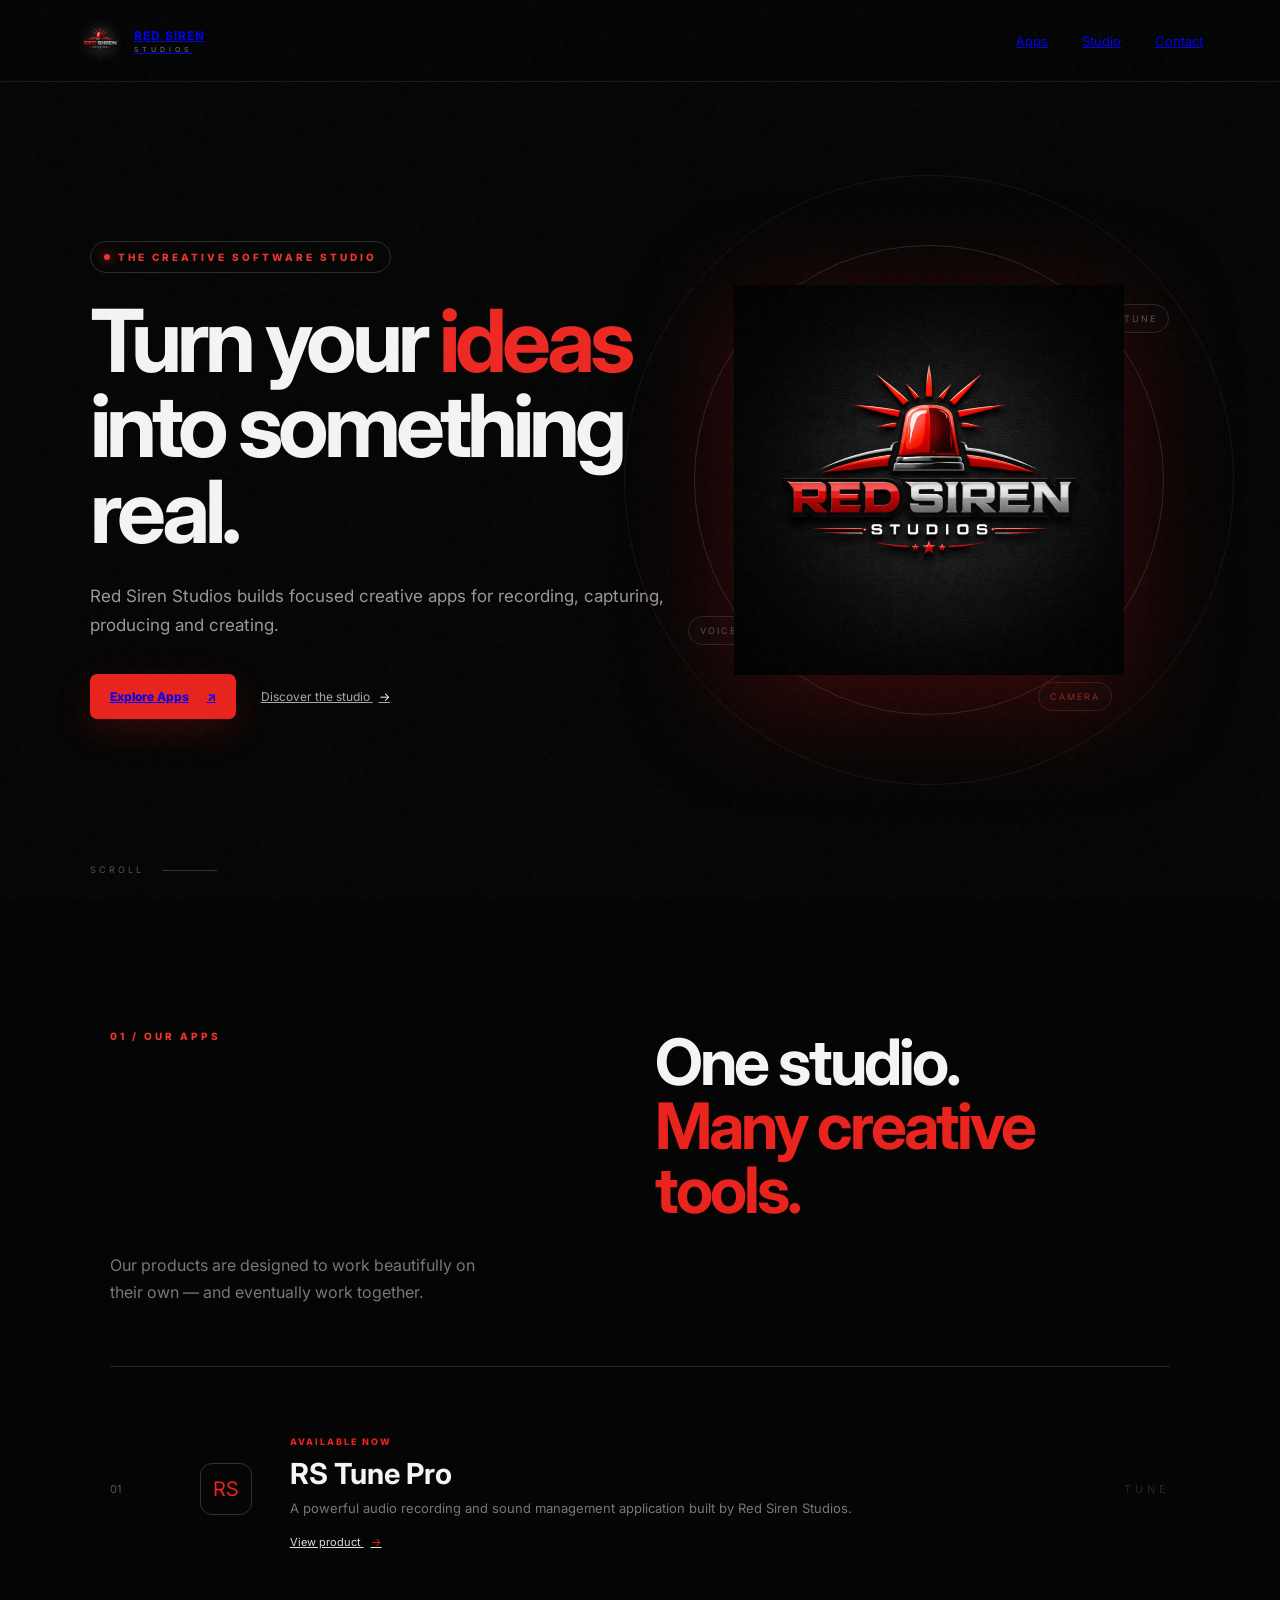
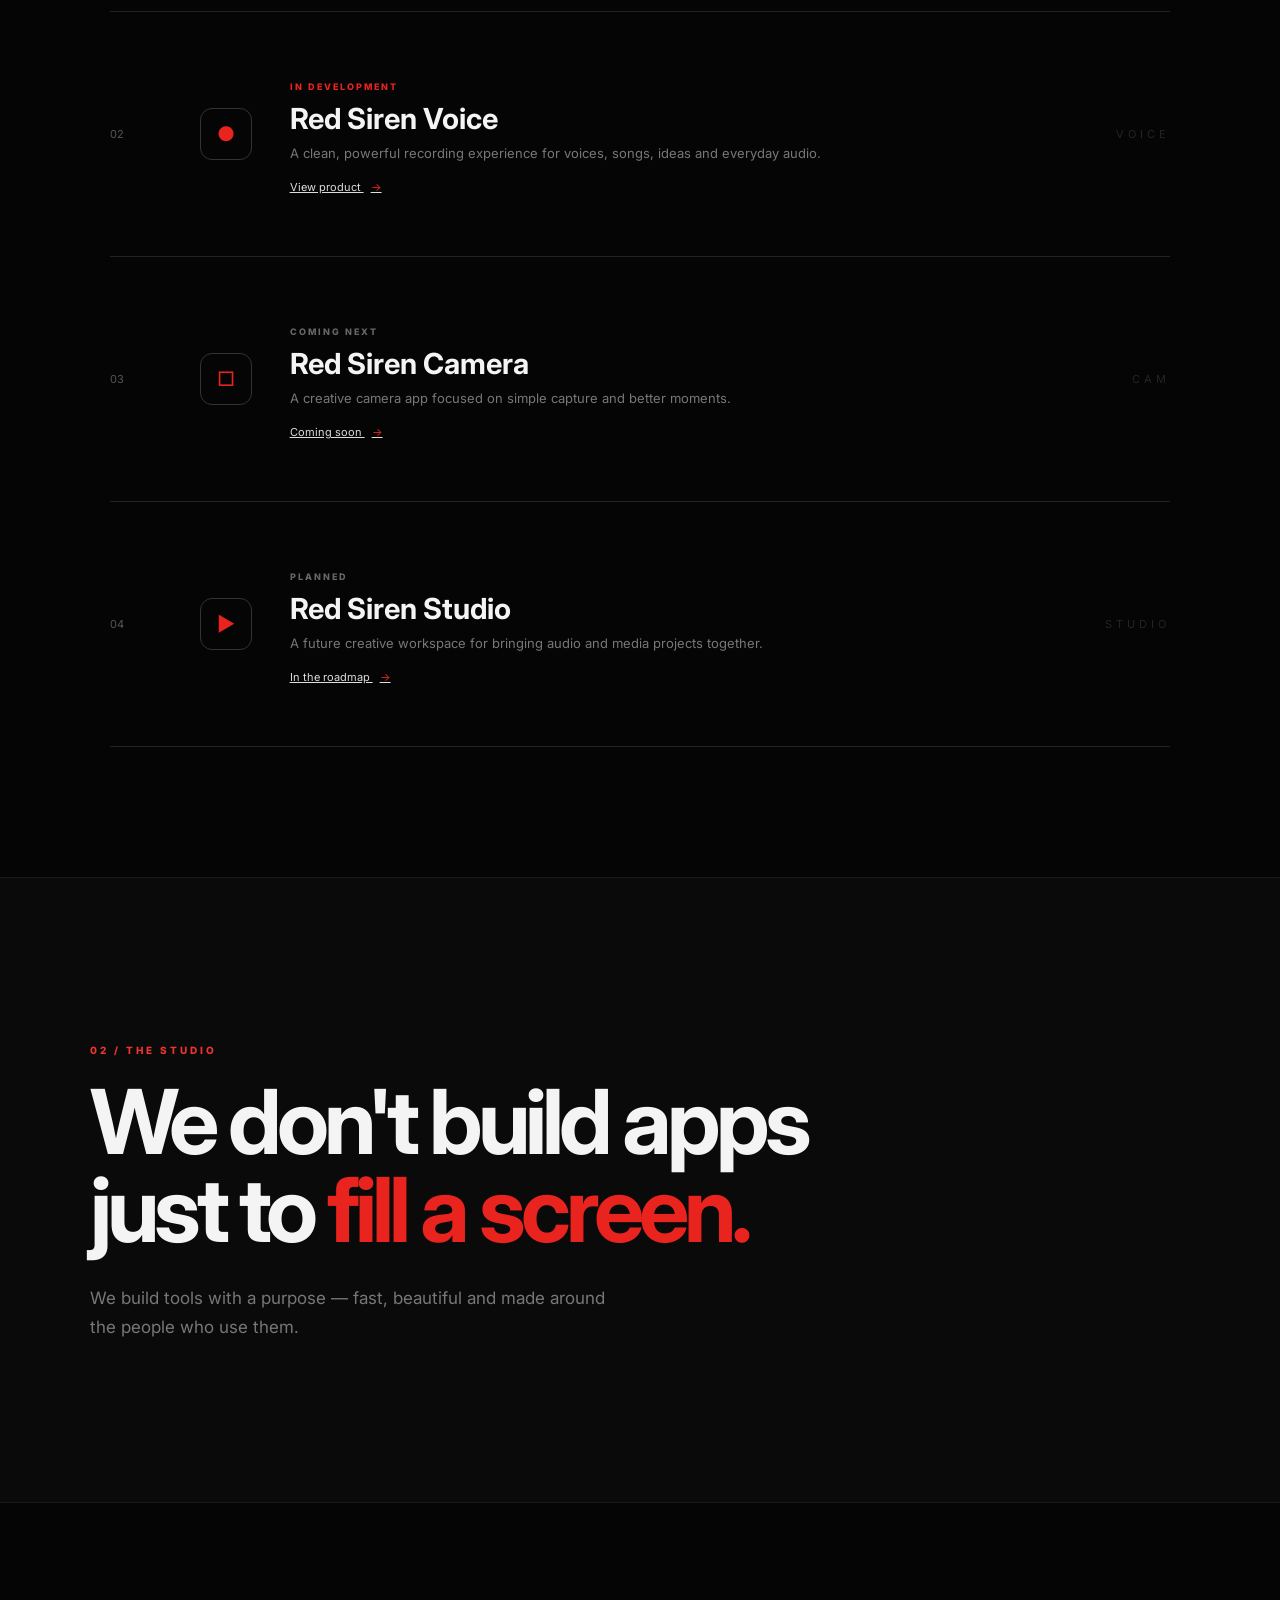
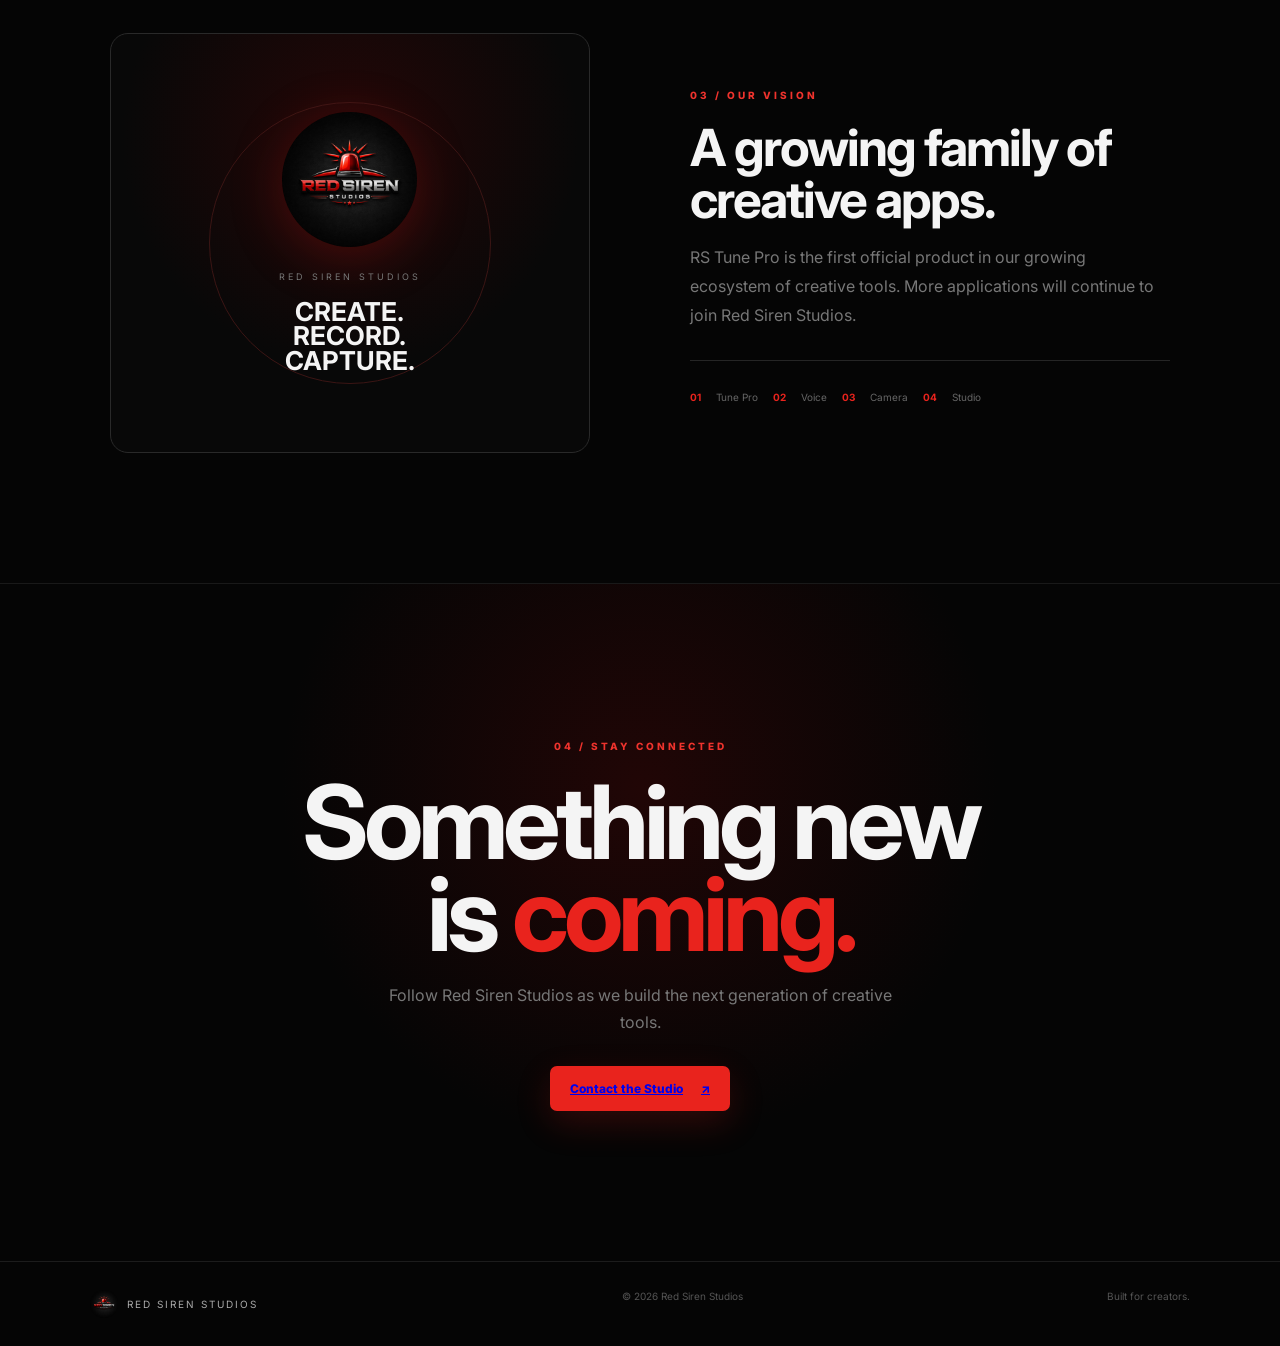
==== commit be180e2c: "Add RS Tune Pro to company apps" ====
--- a/index.html
+++ b/index.html
@@ -1,406 +1,443 @@
 <!DOCTYPE html>
 <html lang="en">
 <head>
-  <meta charset="UTF-8">
-  <meta name="viewport" content="width=device-width, initial-scale=1.0">
-
-  <title>Red Siren Studios</title>
-
-  <meta name="description"
-        content="Red Siren Studios builds focused creative apps for recording, capturing, producing and creating.">
-
-  <link rel="stylesheet" href="style.css">
+<meta charset="UTF-8">
+<meta name="viewport" content="width=device-width,initial-scale=1.0">
+<meta name="description" content="Red Siren Studios — creative apps built for creators.">
+<title>Red Siren Studios</title>
+<link rel="stylesheet" href="style.css">
 </head>
 
 <body>
 
-  <div class="noise"></div>
-
-  <nav class="nav">
-
-    <a href="index.html" class="brand">
-
-      <span class="brand-mark">
-        <img src="logo.png" alt="Red Siren Studios">
-      </span>
-
-      <span class="brand-text">
-        <strong>RED SIREN</strong>
-        <small>STUDIOS</small>
-      </span>
-
-    </a>
-
-    <div class="nav-links">
-
-      <a href="#apps">Apps</a>
-      <a href="#studio">Studio</a>
-      <a href="#vision">Vision</a>
-
+<div class="noise"></div>
+
+<header class="nav">
+
+  <a class="brand" href="#home">
+    <img src="logo.png" alt="Red Siren Studios">
+    <span>
+      <b>RED SIREN</b>
+      <small>STUDIOS</small>
+    </span>
+  </a>
+
+  <button class="menu" aria-label="Open menu">☰</button>
+
+  <nav>
+    <a href="#apps">Apps</a>
+    <a href="#studio">Studio</a>
+    <a href="#contact">Contact</a>
+  </nav>
+
+</header>
+
+
+<main>
+
+<!-- ================= HERO ================= -->
+
+<section id="home" class="hero">
+
+  <div class="hero-copy">
+
+    <div class="badge">
+      <i></i>
+      THE CREATIVE SOFTWARE STUDIO
     </div>
 
-    <button class="menu-button">
-      ☰
-    </button>
-
-  </nav>
-
-
-  <main>
-
-    <!-- HERO -->
-
-    <section class="hero">
-
-      <div class="hero-content">
-
-        <p class="eyebrow">
-          THE CREATIVE SOFTWARE STUDIO
+    <h1>
+      Turn your <em>ideas</em><br>
+      into something real.
+    </h1>
+
+    <p>
+      Red Siren Studios builds focused creative apps
+      for recording, capturing, producing and creating.
+    </p>
+
+    <div class="actions">
+
+      <a class="btn red" href="#apps">
+        Explore Apps <span>↗</span>
+      </a>
+
+      <a class="text-btn" href="#studio">
+        Discover the studio <span>→</span>
+      </a>
+
+    </div>
+
+  </div>
+
+
+  <div class="hero-art">
+
+    <div class="ring ring1"></div>
+    <div class="ring ring2"></div>
+
+    <img src="logo.png" alt="" class="hero-logo">
+
+    <div class="orbit o1">TUNE</div>
+    <div class="orbit o2">VOICE</div>
+    <div class="orbit o3">CAMERA</div>
+
+  </div>
+
+
+  <div class="scroll">
+    SCROLL <span></span>
+  </div>
+
+</section>
+
+
+<!-- ================= APPS ================= -->
+
+<section id="apps" class="section apps">
+
+  <div class="heading">
+
+    <span class="kicker">
+      01 / OUR APPS
+    </span>
+
+    <h2>
+      One studio.<br>
+      <span>Many creative tools.</span>
+    </h2>
+
+    <p>
+      Our products are designed to work beautifully on their own —
+      and eventually work together.
+    </p>
+
+  </div>
+
+
+  <div class="app-list">
+
+
+    <!-- ================= RS TUNE PRO ================= -->
+
+    <article class="app featured">
+
+      <div class="app-number">
+        01
+      </div>
+
+      <div class="app-icon">
+        RS
+      </div>
+
+      <div class="app-main">
+
+        <span class="label">
+          AVAILABLE NOW
+        </span>
+
+        <h3>
+          RS Tune Pro
+        </h3>
+
+        <p>
+          A powerful audio recording and sound management
+          application built by Red Siren Studios.
         </p>
 
-        <h1>
-          Turn your ideas<br>
-          into something real.
-        </h1>
-
-        <p class="hero-description">
-          Red Siren Studios builds focused creative apps for
-          recording, capturing, producing and creating.
+        <a href="rs-tune-pro.html">
+          View product <span>→</span>
+        </a>
+
+      </div>
+
+      <div class="app-symbol">
+        TUNE
+      </div>
+
+    </article>
+
+
+    <!-- ================= RED SIREN VOICE ================= -->
+
+    <article class="app">
+
+      <div class="app-number">
+        02
+      </div>
+
+      <div class="app-icon mic">
+        ●
+      </div>
+
+      <div class="app-main">
+
+        <span class="label">
+          IN DEVELOPMENT
+        </span>
+
+        <h3>
+          Red Siren Voice
+        </h3>
+
+        <p>
+          A clean, powerful recording experience for
+          voices, songs, ideas and everyday audio.
         </p>
 
-        <div class="hero-buttons">
-
-          <a href="#apps">
-            Explore Apps ↗
-          </a>
-
-          <a href="#studio">
-            Discover the studio →
-          </a>
-
-        </div>
-
-      </div>
-
-
-      <div class="hero-visual">
-
-        <img
-          src="PERFECT LOGO.jpg"
-          alt="Red Siren Studios"
-        >
-
-      </div>
-
-
-      <div class="hero-orbit">
-
-        <span>TUNE</span>
-        <span>VOICE</span>
-        <span>CAMERA</span>
-
-      </div>
-
-
-      <div class="scroll-text">
-        SCROLL
-      </div>
-
-    </section>
-
-
-    <!-- APPS -->
-
-    <section id="apps" class="app-list">
-
-      <div class="section-number">
-        01 / OUR APPS
-      </div>
-
-      <h2>
-        One studio.<br>
-        <span>Many creative tools.</span>
-      </h2>
-
-      <p class="section-description">
-        Our products are designed to work beautifully
-        on their own — and eventually work together.
-      </p>
-
-
-      <!-- RS TUNE PRO -->
-
-      <article class="app featured">
-
-        <div class="app-number">
-          01
-        </div>
-
-        <div class="app-icon">
-          RS
-        </div>
-
-        <div class="app-main">
-
-          <p class="app-status">
-            AVAILABLE NOW
-          </p>
-
-          <h3>
-            RS Tune Pro
-          </h3>
-
-          <p>
-            A powerful audio recording and sound management
-            application built by Red Siren Studios.
-          </p>
-
-          <a href="rs-tune-pro.html">
-            View product
-            <span>→</span>
-          </a>
-
-        </div>
-
-      </article>
-
-
-      <!-- RED SIREN VOICE -->
-
-      <article class="app">
-
-        <div class="app-number">
-          02
-        </div>
-
-        <div class="app-icon app-symbol">
-          <span></span>
-        </div>
-
-        <div class="app-main">
-
-          <p class="app-status">
-            IN DEVELOPMENT
-          </p>
-
-          <h3>
-            Red Siren Voice
-          </h3>
-
-          <p>
-            A clean, powerful recording experience for
-            voices, songs, ideas and everyday audio.
-          </p>
-
-          <a href="voice.html">
-            View product
-            <span>→</span>
-          </a>
-
-        </div>
-
-      </article>
-
-
-      <!-- RED SIREN CAMERA -->
-
-      <article class="app">
-
-        <div class="app-number">
-          03
-        </div>
-
-        <div class="app-icon app-symbol">
-          <span class="camera"></span>
-        </div>
-
-        <div class="app-main">
-
-          <p class="app-status">
-            COMING NEXT
-          </p>
-
-          <h3>
-            Red Siren Camera
-          </h3>
-
-          <p>
-            A creative camera app focused on simple
-            capture and better moments.
-          </p>
-
-          <a href="#">
-            Coming soon
-            <span>→</span>
-          </a>
-
-        </div>
-
-      </article>
-
-
-      <!-- RED SIREN STUDIO -->
-
-      <article class="app">
-
-        <div class="app-number">
-          04
-        </div>
-
-        <div class="app-icon app-symbol">
-          <span class="studio"></span>
-        </div>
-
-        <div class="app-main">
-
-          <p class="app-status">
-            PLANNED
-          </p>
-
-          <h3>
-            Red Siren Studio
-          </h3>
-
-          <p>
-            A future creative workspace for bringing
-            audio and media projects together.
-          </p>
-
-          <a href="#">
-            In the roadmap
-            <span>→</span>
-          </a>
-
-        </div>
-
-      </article>
-
-    </section>
-
-
-    <!-- STUDIO -->
-
-    <section id="studio" class="studio">
-
-      <div class="section-number">
-        02 / THE STUDIO
-      </div>
-
-      <h2>
-        We don't build apps<br>
-        just to fill a screen.
-      </h2>
-
-      <p>
-        We build tools with a purpose — fast, beautiful
-        and made around the people who use them.
-      </p>
-
-      <div class="studio-image">
-
-        <img
-          src="HOME.jpg"
-          alt="Red Siren Studios"
-        >
-
-      </div>
-
-      <div class="studio-tagline">
-
-        RED SIREN STUDIOS
-        <br>
-        CREATE.
-        <br>
-        RECORD.
-        <br>
-        CAPTURE.
-
-      </div>
-
-    </section>
-
-
-    <!-- VISION -->
-
-    <section id="vision" class="vision">
-
-      <div class="section-number">
-        03 / OUR VISION
-      </div>
-
-      <h2>
-        A growing family<br>
-        of creative apps.
-      </h2>
-
-      <p>
-        RS Tune Pro is the first official product in our
-        growing ecosystem of creative tools. More applications
-        will continue to join Red Siren Studios.
-      </p>
-
-      <div class="vision-list">
-
-        <span>01 Tune Pro</span>
-        <span>02 Voice</span>
-        <span>03 Camera</span>
-        <span>04 Studio</span>
-
-      </div>
-
-    </section>
-
-
-    <!-- CONTACT -->
-
-    <section class="contact">
-
-      <div class="section-number">
-        04 / STAY CONNECTED
-      </div>
-
-      <h2>
-        Something new<br>
-        is coming.
-      </h2>
-
-      <p>
-        Follow Red Siren Studios as we build the next
-        generation of creative tools.
-      </p>
-
-      <a href="mailto:hello@redsirenstudios.com">
-        Contact the Studio ↗
-      </a>
-
-    </section>
-
-  </main>
-
-
-  <!-- FOOTER -->
-
-  <footer>
-
-    <div class="footer-logo">
-
-      <img
-        src="logo.png"
-        alt="Red Siren Studios"
-      >
-
+        <a href="voice.html">
+          View product <span>→</span>
+        </a>
+
+      </div>
+
+      <div class="app-symbol">
+        VOICE
+      </div>
+
+    </article>
+
+
+    <!-- ================= RED SIREN CAMERA ================= -->
+
+    <article class="app">
+
+      <div class="app-number">
+        03
+      </div>
+
+      <div class="app-icon camera">
+        □
+      </div>
+
+      <div class="app-main">
+
+        <span class="label muted">
+          COMING NEXT
+        </span>
+
+        <h3>
+          Red Siren Camera
+        </h3>
+
+        <p>
+          A creative camera app focused on simple
+          capture and better moments.
+        </p>
+
+        <a href="#">
+          Coming soon <span>→</span>
+        </a>
+
+      </div>
+
+      <div class="app-symbol">
+        CAM
+      </div>
+
+    </article>
+
+
+    <!-- ================= RED SIREN STUDIO ================= -->
+
+    <article class="app">
+
+      <div class="app-number">
+        04
+      </div>
+
+      <div class="app-icon film">
+        ▶
+      </div>
+
+      <div class="app-main">
+
+        <span class="label muted">
+          PLANNED
+        </span>
+
+        <h3>
+          Red Siren Studio
+        </h3>
+
+        <p>
+          A future creative workspace for bringing
+          audio and media projects together.
+        </p>
+
+        <a href="#">
+          In the roadmap <span>→</span>
+        </a>
+
+      </div>
+
+      <div class="app-symbol">
+        STUDIO
+      </div>
+
+    </article>
+
+
+  </div>
+
+</section>
+
+
+<!-- ================= STUDIO ================= -->
+
+<section id="studio" class="statement">
+
+  <div class="statement-inner">
+
+    <span class="kicker">
+      02 / THE STUDIO
+    </span>
+
+    <h2>
+      We don't build apps<br>
+      just to <span>fill a screen.</span>
+    </h2>
+
+    <p>
+      We build tools with a purpose —
+      fast, beautiful and made around the people who use them.
+    </p>
+
+  </div>
+
+</section>
+
+
+<!-- ================= VISION ================= -->
+
+<section class="manifesto">
+
+  <div class="manifesto-card">
+
+    <div class="mini-logo">
+      <img src="logo.png" alt="">
     </div>
 
+    <span>
+      RED SIREN STUDIOS
+    </span>
+
+    <strong>
+      CREATE.<br>
+      RECORD.<br>
+      CAPTURE.
+    </strong>
+
+  </div>
+
+
+  <div class="manifesto-copy">
+
+    <span class="kicker">
+      03 / OUR VISION
+    </span>
+
+    <h2>
+      A growing family of creative apps.
+    </h2>
+
     <p>
+      RS Tune Pro is the first official product in our
+      growing ecosystem of creative tools. More applications
+      will continue to join Red Siren Studios.
+    </p>
+
+    <div class="line"></div>
+
+    <div class="future">
+
+      <b>01</b> Tune Pro
+
+      <b>02</b> Voice
+
+      <b>03</b> Camera
+
+      <b>04</b> Studio
+
+    </div>
+
+  </div>
+
+</section>
+
+
+<!-- ================= CONTACT ================= -->
+
+<section id="contact" class="contact">
+
+  <span class="kicker">
+    04 / STAY CONNECTED
+  </span>
+
+  <h2>
+    Something new<br>
+    is <span>coming.</span>
+  </h2>
+
+  <p>
+    Follow Red Siren Studios as we build
+    the next generation of creative tools.
+  </p>
+
+  <a class="btn red" href="mailto:hello@redsirenstudios.com">
+    Contact the Studio <span>↗</span>
+  </a>
+
+</section>
+
+</main>
+
+
+<!-- ================= FOOTER ================= -->
+
+<footer>
+
+  <div class="footer-brand">
+
+    <img src="logo.png" alt="">
+
+    <span>
       RED SIREN STUDIOS
-    </p>
-
-    <p>
-      © 2026 Red Siren Studios
-      Built for creators.
-    </p>
-
-  </footer>
+    </span>
+
+  </div>
+
+  <span>
+    © 2026 Red Siren Studios
+  </span>
+
+  <span>
+    Built for creators.
+  </span>
+
+</footer>
+
+
+<!-- ================= MENU SCRIPT ================= -->
+
+<script>
+
+const btn = document.querySelector('.menu');
+const nav = document.querySelector('nav');
+
+btn.addEventListener('click', () => {
+  nav.classList.toggle('open');
+});
+
+nav.querySelectorAll('a').forEach(a => {
+
+  a.addEventListener('click', () => {
+    nav.classList.remove('open');
+  });
+
+});
+
+</script>
 
 </body>
 </html>
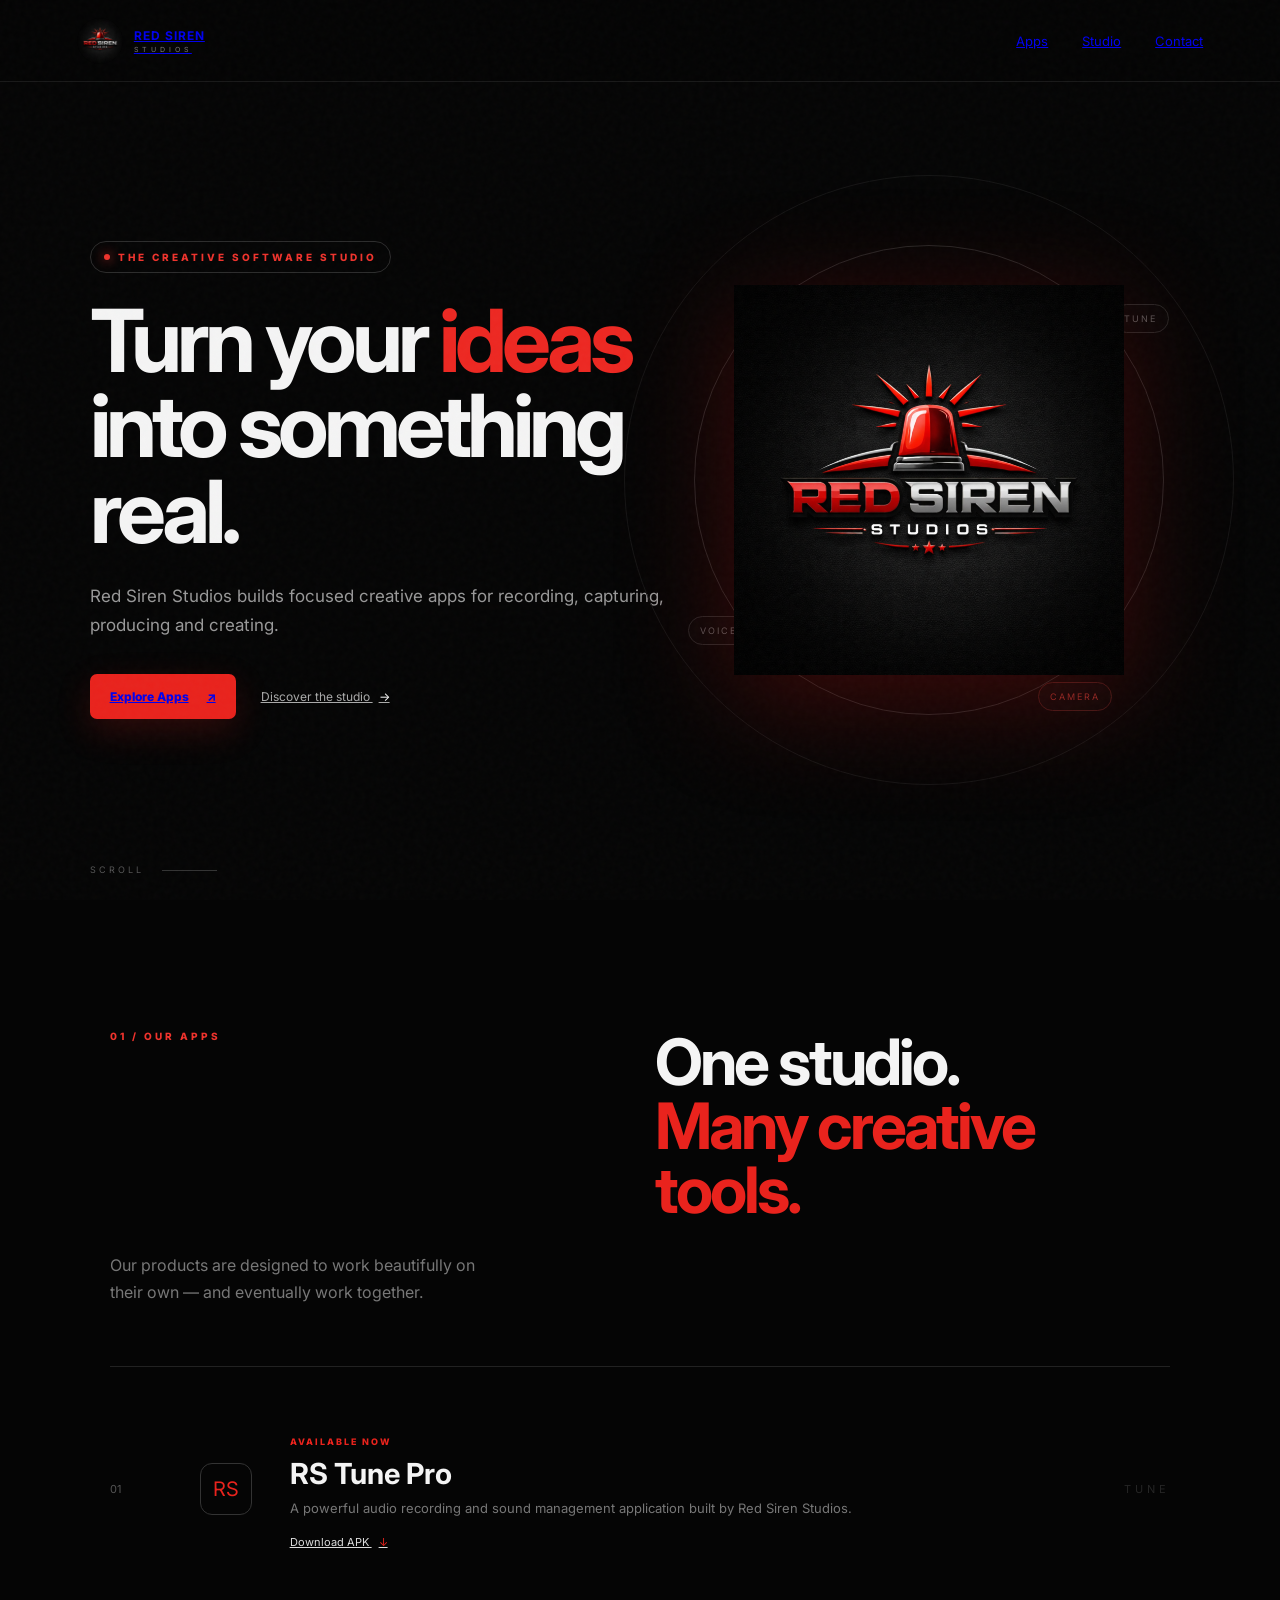
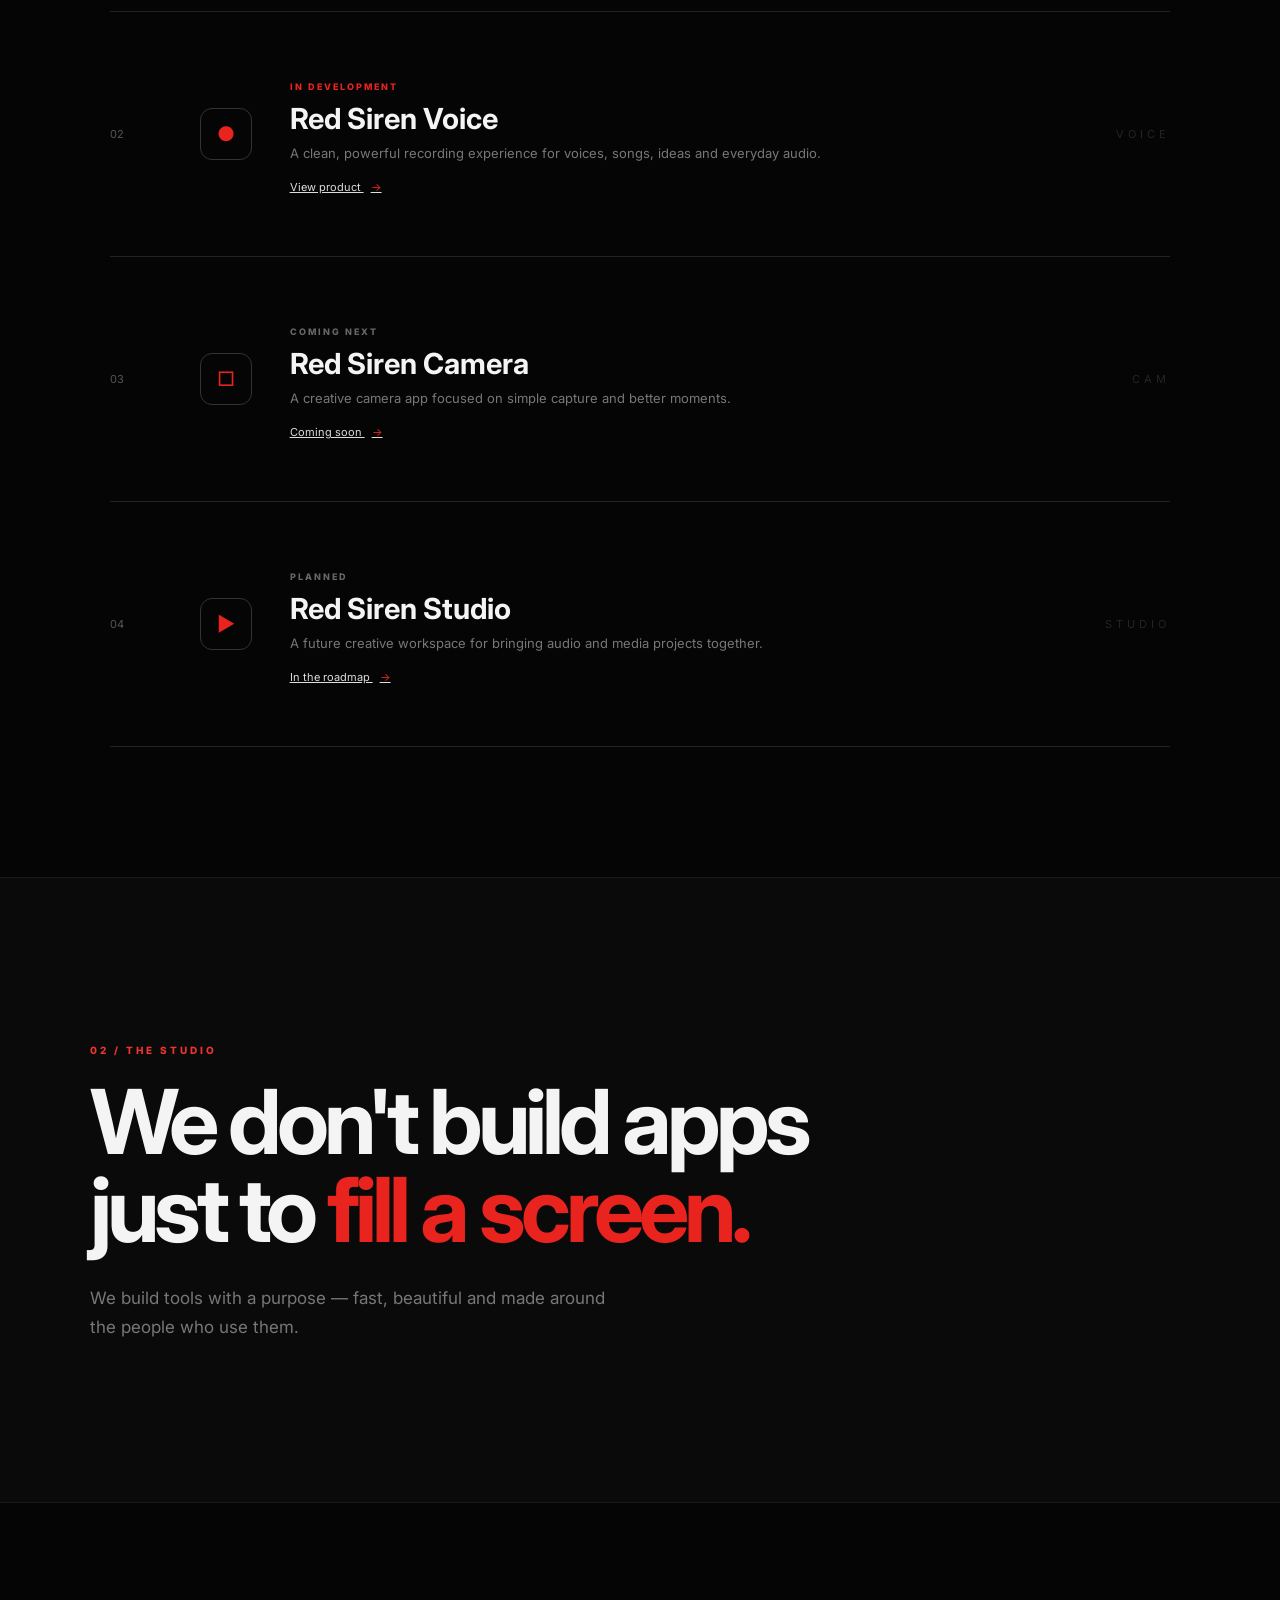
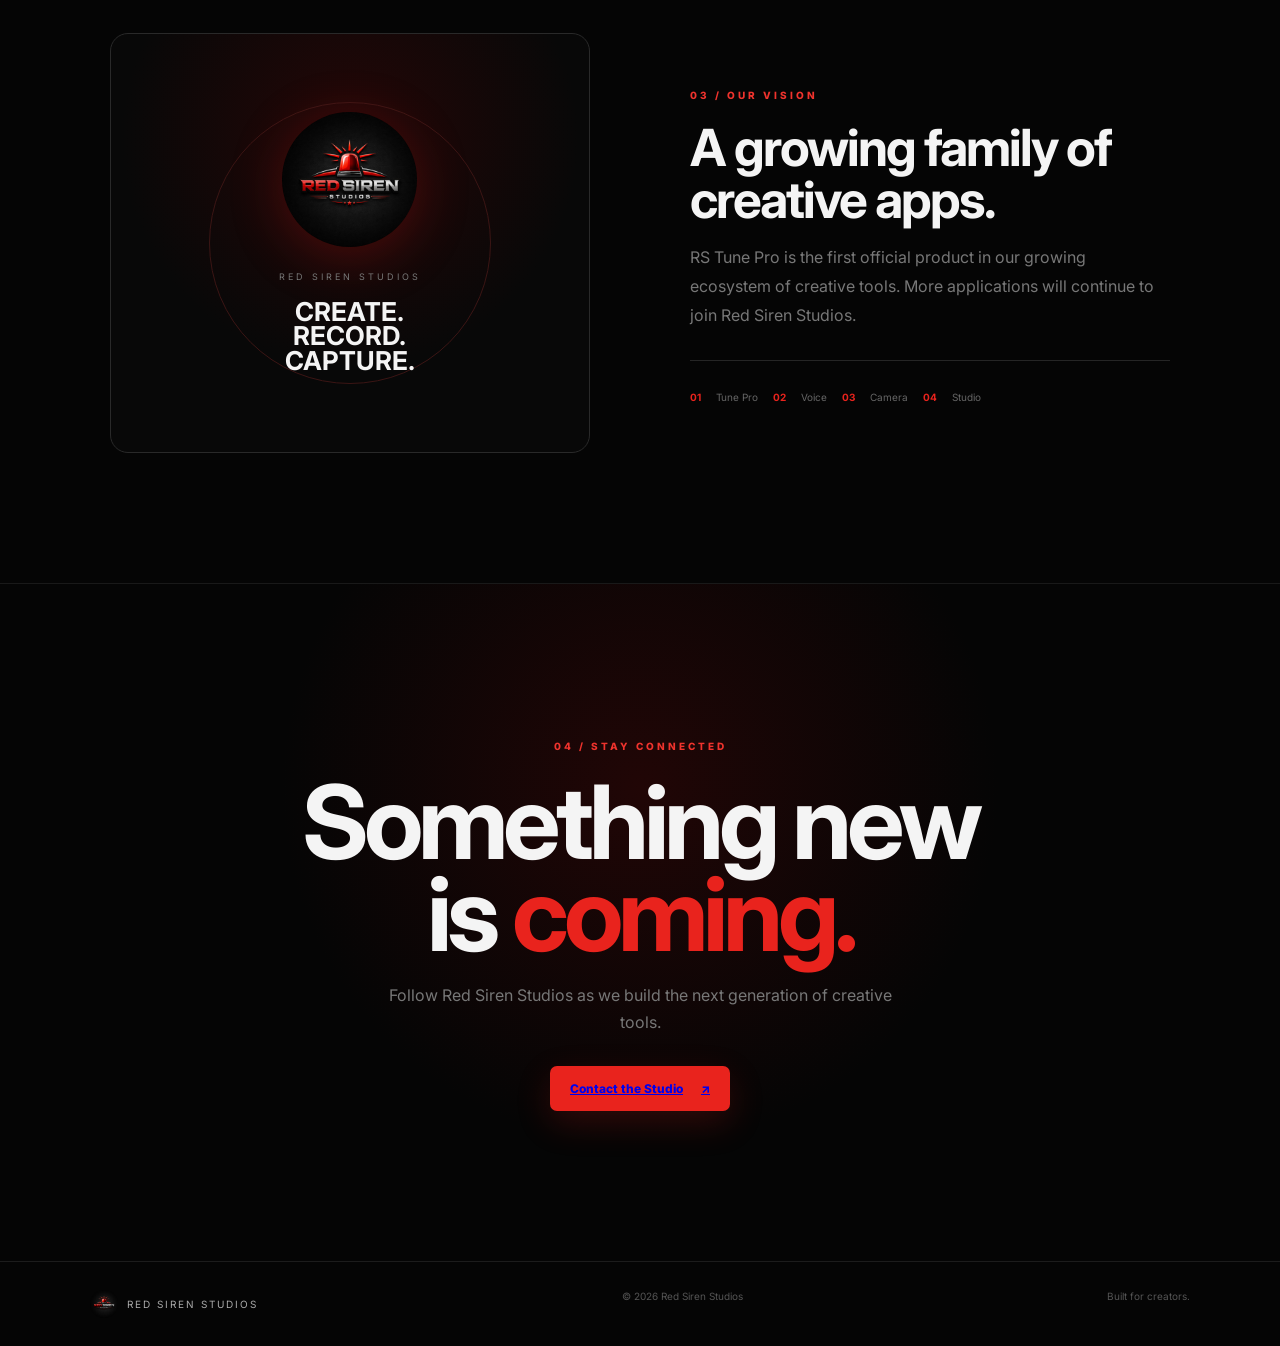
==== commit fdf382ab: "Add RS Tune Pro to company apps" ====
--- a/index.html
+++ b/index.html
@@ -145,8 +145,13 @@
           application built by Red Siren Studios.
         </p>
 
-        <a href="rs-tune-pro.html">
-          View product <span>→</span>
+        <!-- DIRECT APK DOWNLOAD -->
+
+        <a
+          href="https://github.com/redsirenstudios255-spec/red-siren-studios/releases/latest/download/RS.Tune.Pro.apk"
+          download="RS.Tune.Pro.apk"
+        >
+          Download APK <span>↓</span>
         </a>
 
       </div>
